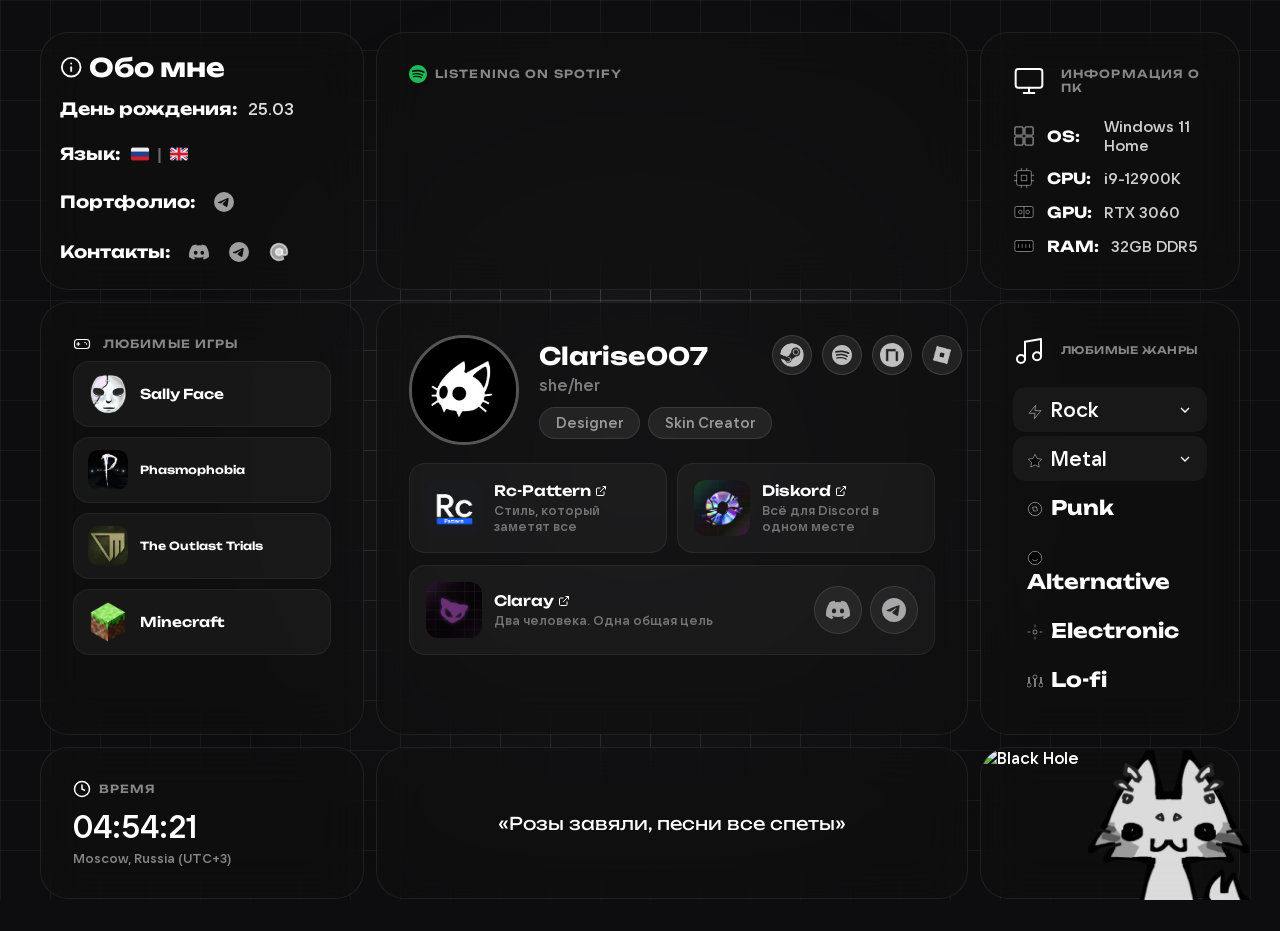
==== index.html @ dacc14f4 "v 1.0" ====
<!DOCTYPE html>
<html lang="ru">
<head>
<meta charset="UTF-8" />
<link rel="icon" type="image/png" href="./Clarise007.png" />
<meta name="viewport" content="width=device-width, initial-scale=1.0" />
<title>Clarise007</title>
<meta name="description" content="Personal portfolio of Clarise007 - Designer & Skin Creator." />

<style>
  @font-face {
    font-family: 'Unbounded';
    src: url('./Unbounded-VariableFont_wght.ttf') format('truetype');
    font-weight: 200 900;
    font-display: swap;
  }
  @font-face {
    font-family: 'VkSans';
    src: url('./VKSansDisplayDemiBoldFaux.v100.ttf') format('truetype');
    font-weight: 400;
    font-display: swap;
  }
</style>

<link rel="stylesheet" href="./assets/index-xhlOusTB.css?v=local">

<style>
/* === FONTS === */
body, p, span, div, a, li, td, input, textarea, select, button, h1, h2, h3, h4, h5, h6 {
  font-family: 'VkSans', sans-serif !important;
}
.label, .game-title, .about-heading {
  font-family: 'Unbounded', sans-serif !important;
}
.local-time-label {
  font-family: 'Unbounded', sans-serif !important;
  font-size: 1.5rem !important;
  font-weight: 700 !important;
  color: #fff !important;
  letter-spacing: 0.02em !important;
}

/* === ENTRANCE ANIMATION === */
@keyframes fadeInUp {
  from {
    opacity: 0;
    transform: translateY(24px) scale(0.97);
  }
  to {
    opacity: 1;
    transform: translateY(0) scale(1);
  }
}
.bento-item {
  animation: fadeInUp 0.7s cubic-bezier(0.23, 1, 0.32, 1) both;
}
.bento-item:nth-child(1) { animation-delay: 0s; }
.bento-item:nth-child(2) { animation-delay: 0.08s; }
.bento-item:nth-child(3) { animation-delay: 0.16s; }
.bento-item:nth-child(4) { animation-delay: 0.24s; }
.bento-item:nth-child(5) { animation-delay: 0.32s; }
.bento-item:nth-child(6) { animation-delay: 0.4s; }
.bento-item:nth-child(7) { animation-delay: 0.48s; }
.bento-item:nth-child(8) { animation-delay: 0.56s; }

/* === BACKGROUND === */
body {
  background-color: #0d0d0f !important;
  margin: 0;
  padding: 2rem;
  display: flex;
  justify-content: center;
  min-height: 100vh;
  overflow-x: hidden;
}
.mesh-gradient { display: none !important; }
.noise { display: none !important; }
.grid-background {
  background-image:
    linear-gradient(rgba(50,50,55,0.3) 1px, transparent 1px),
    linear-gradient(90deg, rgba(50,50,55,0.3) 1px, transparent 1px) !important;
  background-size: 50px 50px !important;
}
.grid-background::after {
  background-image:
    linear-gradient(rgba(120,120,130,0.5) 1.5px, transparent 1.5px),
    linear-gradient(90deg, rgba(120,120,130,0.5) 1.5px, transparent 1.5px) !important;
  mask-image: radial-gradient(circle 400px at var(--mouse-x,50%) var(--mouse-y,50%), black, transparent) !important;
  -webkit-mask-image: radial-gradient(circle 400px at var(--mouse-x,50%) var(--mouse-y,50%), black, transparent) !important;
}
.grid-background::before {
  background: radial-gradient(circle 500px at var(--mouse-x,50%) var(--mouse-y,50%), rgba(100,100,110,0.15), transparent) !important;
}

/* === LAYOUT === */
.bento-container {
  display: grid;
  grid-template-columns: 1fr 1fr 320px 1fr;
  grid-template-rows: auto auto auto;
  gap: 12px;
  max-width: 1200px;
  width: 100%;
}
.bento-item {
  background: var(--card-bg, rgba(15, 15, 15, 0.6));
  backdrop-filter: blur(var(--glass-blur, 24px));
  -webkit-backdrop-filter: blur(var(--glass-blur, 24px));
  border: 1px solid var(--border-color, rgba(255, 255, 255, 0.08));
  border-radius: var(--card-radius, 28px);
  padding: 2rem;
  position: relative;
  overflow: hidden;
  transition: all 0.6s cubic-bezier(0.23, 1, 0.32, 1);
}
.bento-item:hover {
  border-color: rgba(255, 255, 255, 0.15);
  background: rgba(20, 20, 20, 0.7);
}
.card-header {
  display: flex;
  align-items: center;
  gap: 0.5rem;
  margin-bottom: 0.5rem;
}
.label {
  font-family: 'Unbounded', sans-serif !important;
  font-size: 0.7rem;
  letter-spacing: 0.1em;
  text-transform: uppercase;
  color: rgba(255,255,255,0.5);
  display: flex;
  align-items: center;
  gap: 6px;
}

/* === PC INFO === */
.pc-info { display: flex; flex-direction: column; gap: 12px; }
.pc-row {
  display: flex;
  align-items: center;
  gap: 12px;
  font-size: 0.95rem;
  color: rgba(255,255,255,0.8);
}
.pc-row strong {
  font-family: 'Unbounded', sans-serif !important;
  font-weight: 700;
  color: #fff;
  min-width: 45px;
}
.pc-title-icon, .genres-title-icon {
  width: 32px; height: 32px; stroke: #fff; stroke-width: 1.5;
  fill: none; margin-right: 10px; vertical-align: middle; flex-shrink: 0;
}
.pc-icon {
  width: 22px; height: 22px; min-width: 22px; min-height: 22px;
  stroke: rgba(255,255,255,0.5); flex-shrink: 0;
}
.pc-icon svg { width: 100%; height: 100%; stroke: inherit; }

/* === MUSIC GENRES === */
.music-genres-list { display: flex; flex-direction: column; gap: 4px; }
.music-genre-item { border-radius: 12px; overflow: hidden; }
.music-genre-header {
  display: flex; align-items: center; justify-content: space-between;
  padding: 10px 14px; cursor: pointer;
  background: rgba(255,255,255,0.04);
  transition: background 0.5s, border-radius 0.5s;
  font-family: 'Unbounded', sans-serif !important;
  font-weight: 700; font-size: 1.25rem; color: #fff;
  border-radius: 12px;
}
.music-genre-item.active .music-genre-header { border-radius: 12px 12px 0 0; }
.music-genre-header:hover { background: rgba(255,255,255,0.08); }
.music-genre-header svg { width: 16px; height: 16px; transition: transform 0.5s; }
.music-genre-item.active .music-genre-header svg { transform: rotate(180deg); }
.music-genre-sub {
  max-height: 0; overflow: hidden;
  transition: max-height 0.6s cubic-bezier(0.4, 0, 0.2, 1), padding 0.5s ease;
  background: rgba(255,255,255,0.02); padding: 0;
}
.music-genre-item.active .music-genre-sub { max-height: 200px; padding: 4px 0; }
.music-genre-sub-item { padding: 7px 14px 7px 28px; font-size: 1rem; color: rgba(255,255,255,0.6); }
.music-genre-sub-item:hover { color: #fff; }
.music-genre-single {
  padding: 10px 14px;
  font-family: 'Unbounded', sans-serif !important;
  font-weight: 700; font-size: 1.25rem; color: #fff;
}
.music-genre-icon {
  width: 16px; height: 16px; stroke: rgba(255,255,255,0.45);
  stroke-width: 1.5; margin-right: 8px; flex-shrink: 0; vertical-align: middle;
}
.label.genres-title {
  margin-bottom: 20px !important; padding-bottom: 0 !important;
  font-size: 0.65rem !important; letter-spacing: 0.04em !important;
  text-transform: uppercase; line-height: 1.2; display: flex;
  align-items: center; gap: 6px;
}

/* === PROFILE === */
.profile-merged { display: flex; flex-direction: column; width: 100%; }
.profile-top { display: flex; justify-content: space-between; align-items: flex-start; }
.profile-content { display: flex; align-items: center; gap: 20px; }
.profile-avatar {
  width: 110px; height: 110px; border-radius: 50%; object-fit: cover;
  border: 3px solid #555 !important; flex-shrink: 0;
  opacity: 0; transition: opacity 0.6s ease;
}
.profile-avatar.loaded { opacity: 1; }
.profile-info { display: flex; flex-direction: column; gap: 4px; }
.profile-name {
  font-family: 'Unbounded', sans-serif !important;
  font-size: 1.5rem; font-weight: 700; color: #fff;
}
.profile-role { font-size: 1rem; color: rgba(255,255,255,0.45); }
.profile-tags { display: flex; align-items: center; gap: 8px; margin-top: 8px; flex-wrap: nowrap; }
.profile-tag {
  background: rgba(255,255,255,0.07); padding: 6px 16px; border-radius: 100px;
  font-size: 0.9rem; color: rgba(255,255,255,0.55);
  border: 1px solid rgba(255,255,255,0.1);
  white-space: nowrap;
}
.profile-socials { display: flex; gap: 10px; flex-shrink: 0; }
.social-icon {
  width: 40px; height: 40px; border-radius: 50%;
  background: rgba(255,255,255,0.08); border: 1px solid rgba(255,255,255,0.12);
  display: flex; align-items: center; justify-content: center;
  text-decoration: none; transition: all 0.5s ease; overflow: hidden;
}
.social-icon:hover { background: rgba(255,255,255,0.15); transform: scale(1.1); transition: all 0.5s ease; }
.social-icon svg { width: 20px; height: 20px; fill: rgba(255,255,255,0.7); }
.social-icon img {
  width: 24px; height: 24px; object-fit: cover; border-radius: 50%;
  opacity: 0; transition: opacity 0.6s ease;
}
.social-icon img.loaded { opacity: 1; }

/* Project cards */
.profile-projects { display: flex; flex-direction: column; gap: 12px; margin-top: 18px; flex: 1; }
.project-row { display: flex; gap: 10px; }
.project-card {
  flex: 1; display: flex; align-items: center; gap: 12px; padding: 16px;
  border-radius: 16px; background: rgba(255,255,255,0.04);
  border: 1px solid rgba(255,255,255,0.06); text-decoration: none;
  color: inherit; transition: all 0.3s cubic-bezier(0.23,1,0.32,1);
  overflow: hidden; min-width: 0;
}
.project-card:hover {
  background: rgba(255,255,255,0.08); border-color: rgba(255,255,255,0.15);
  transform: translateY(-2px); box-shadow: 0 4px 20px rgba(0,0,0,0.3);
}
.project-img {
  width: 56px; height: 56px; border-radius: 12px; object-fit: cover;
  flex-shrink: 0; opacity: 0; transition: opacity 0.4s ease;
}
.project-img.loaded { opacity: 1; }
.project-info { display: flex; flex-direction: column; gap: 2px; min-width: 0; }
.project-name {
  font-family: 'Unbounded', sans-serif !important; font-size: 0.9rem;
  font-weight: 600; color: #fff; display: flex; align-items: center;
  gap: 4px; white-space: nowrap;
}
.project-name svg { width: 12px; height: 12px; flex-shrink: 0; }
.project-desc { font-size: 0.8rem; color: rgba(255,255,255,0.4); }

/* Claray card */
.claray-card {
  flex: 1; display: flex; align-items: center; gap: 12px; padding: 16px;
  border-radius: 16px; background: rgba(255,255,255,0.04);
  border: 1px solid rgba(255,255,255,0.06); text-decoration: none;
  color: inherit; transition: all 0.3s cubic-bezier(0.23,1,0.32,1); cursor: pointer;
}
.claray-card:hover {
  background: rgba(255,255,255,0.08); border-color: rgba(255,255,255,0.15);
  transform: translateY(-2px); box-shadow: 0 4px 20px rgba(0,0,0,0.3);
}
.claray-socials { display: flex; gap: 8px; margin-left: auto; flex-shrink: 0; }
.claray-social-btn {
  width: 48px; height: 48px; border-radius: 50%;
  background: rgba(255,255,255,0.06); border: 1px solid rgba(255,255,255,0.1);
  display: flex; align-items: center; justify-content: center;
  text-decoration: none; color: rgba(255,255,255,0.6); transition: all 0.5s ease;
}
.claray-social-btn:hover { background: rgba(255,255,255,0.15); transform: scale(1.1); color: #fff; }
.claray-social-btn svg { width: 24px; height: 24px; fill: currentColor; }

/* === GAMES === */
.games-list { display: flex; flex-direction: column; gap: 10px; }
.game-item {
  display: flex; align-items: center; gap: 12px; padding: 12px 14px;
  border-radius: 16px; background: rgba(255,255,255,0.04);
  border: 1px solid rgba(255,255,255,0.06);
  transition: all 0.3s cubic-bezier(0.23,1,0.32,1);
  cursor: pointer; text-decoration: none; color: inherit;
}
.game-item:hover {
  background: rgba(255,255,255,0.1); border-color: rgba(255,255,255,0.2);
  box-shadow: 0 0 20px rgba(255,255,255,0.08); transform: translateX(4px);
}
.game-icon {
  width: 40px; height: 40px; border-radius: 10px; object-fit: cover;
  flex-shrink: 0; opacity: 0; transition: opacity 0.4s ease;
}
.game-icon.loaded { opacity: 1; }
.game-title {
  font-family: 'Unbounded', sans-serif !important; font-size: 0.85rem;
  font-weight: 600; color: #fff; line-height: 1.3;
}
.game-link-icon {
  opacity: 0; transition: opacity 0.5s ease; width: 18px; height: 18px;
  min-width: 18px; color: rgba(255,255,255,0.5); stroke: rgba(255,255,255,0.5); fill: none;
}
.game-item:hover .game-link-icon { opacity: 1; }
.external-link-svg { width: 18px; height: 18px; }
.gamepad-svg {
  width: 18px; height: 18px; stroke: #fff; fill: none; stroke-width: 1.5;
  stroke-linecap: round; stroke-linejoin: round; vertical-align: middle; margin-right: 4px;
}

/* === ABOUT === */
.about-heading {
  font-family: 'Unbounded', sans-serif !important; font-size: 1.6rem;
  font-weight: 700; color: #fff; display: flex; align-items: center; gap: 0.4rem;
}
.info-icon { width: 1.4rem; height: 1.4rem; flex-shrink: 0; }
.about-info { display: flex; flex-direction: column; justify-content: flex-start; gap: 14px; height: 100%; }
.about-row {
  display: flex; align-items: center; gap: 0.6rem; font-size: 1.05rem;
  color: rgba(255,255,255,0.85); padding: 4px 0;
  margin-bottom: 0;
  line-height: 1.4;
}
.about-row strong {
  font-family: 'Unbounded', sans-serif !important; font-weight: 700;
  color: #fff; white-space: nowrap; flex-shrink: 0;
}
.about-flags { display: inline-flex; align-items: center; gap: 0.4rem; font-family: 'Unbounded', sans-serif !important; font-weight: 600; }
.lang-img { height: 1.1em; width: auto; vertical-align: middle; border-radius: 2px; }
.lang-sep { color: rgba(255,255,255,0.4); font-size: 1rem; margin: 0 0.1rem; }
.portfolio-link {
  display: inline-flex; align-items: center; gap: 6px; text-decoration: none;
  color: rgba(255,255,255,0.6); transition: all 0.5s ease; padding: 4px 8px; border-radius: 8px;
}
.portfolio-link:hover {
  color: #fff; background: rgba(255,255,255,0.1);
  transform: scale(1.15); box-shadow: 0 0 18px rgba(255,255,255,0.1);
}
.portfolio-link svg { width: 20px; height: 20px; fill: currentColor; }
.contact-links { display: flex; gap: 4px; align-items: center; }

/* Email tooltip */
.email-btn-wrapper { position: relative; display: inline-flex; }
.email-tooltip {
  position: absolute; background: #1a1a1e; border: 1px solid rgba(255,255,255,0.15);
  border-radius: 12px; padding: 10px 20px; white-space: nowrap;
  font-family: 'VkSans', sans-serif; font-size: 0.95rem; font-weight: 600;
  color: #fff; letter-spacing: 0.02em; opacity: 0; pointer-events: none;
  transition: opacity 0.5s ease; z-index: 99999;
  bottom: 100%; left: 50%; transform: translateX(-50%);
  margin-bottom: 8px;
}
.email-tooltip::after {
  content: ''; position: absolute; top: 100%; left: 50%; transform: translateX(-50%);
  border: 6px solid transparent; border-top-color: #1a1a1e;
}

.email-copied-text {
  color: rgba(100,255,100,0.8); font-size: 0.7rem; margin-left: 4px;
  opacity: 0; transition: opacity 0.5s ease;
}
.email-btn-wrapper:hover .email-tooltip { opacity: 1; }
.email-btn-wrapper.copied .email-copied-text { opacity: 1; }

/* === QUOTE === */
.quote-text {
  font-family: 'Unbounded', sans-serif !important; font-size: 1.1rem;
  font-weight: 400; line-height: 1.6; text-align: center;
  display: flex; align-items: center; justify-content: center; height: 100%;
}

/* === SPOTIFY === */
.spotify-embed { margin: 0; padding: 0; }
.spotify-embed iframe { border-radius: 12px; margin: 0 !important; display: block; height: 152px !important; }



/* === LOCAL TIME === */
.time-display {
  font-family: 'JetBrains Mono', monospace;
  font-size: 2rem; font-weight: 500; color: #fff;
}
.time-zone { font-size: 0.8rem; color: rgba(255,255,255,0.5); margin-top: 4px; }

/* === CAT MASCOT === */
.cat-mascot {
  position: fixed; bottom: 0; right: 20px; width: 180px; height: auto;
  z-index: 100; pointer-events: none; opacity: 0.85;
  transition: transform 0.5s ease;
}
.cat-mascot:hover { transform: scale(1.05); pointer-events: auto; }

/* === RESPONSIVE === */
@media (max-width: 768px) {
  .bento-container {
    grid-template-columns: 1fr 1fr !important;
    padding: 0 10px !important;
  }
  .bento-container .bento-item { grid-column: auto !important; grid-row: auto !important; }
  .profile-top { flex-direction: column; gap: 16px; }
  .profile-socials { align-self: flex-start; }
  .project-row { flex-direction: column; }
  .claray-card { flex-wrap: wrap; }
  .cat-mascot { width: 140px; right: 10px; }
}
@media (max-width: 480px) {
  .bento-container {
    grid-template-columns: 1fr !important;
    gap: 10px !important;
    padding: 0 8px !important;
  }
  .bento-container .bento-item { grid-column: auto !important; grid-row: auto !important; }
  .profile-avatar { width: 80px; height: 80px; }
  .profile-name { font-size: 1.1rem; }
  .cat-mascot { width: 100px; right: 5px; }
}
</style>

<script>
/* === SVG ICONS === */
const GAMEPAD_SVG = '<svg class="gamepad-svg" viewBox="0 0 24 24"><rect x="2" y="6" width="20" height="12" rx="4"/><line x1="7" y1="10" x2="7" y2="14"/><line x1="5" y1="12" x2="9" y2="12"/><circle cx="16" cy="10" r="1" fill="currentColor" stroke="none"/><circle cx="18" cy="12" r="1" fill="currentColor" stroke="none"/></svg>';
const EXTERNAL_LINK_SVG = '<svg class="external-link-svg" viewBox="0 0 24 24" fill="none" stroke="currentColor" stroke-width="2" stroke-linecap="round" stroke-linejoin="round"><path d="M18 13v6a2 2 0 01-2 2H5a2 2 0 01-2-2V8a2 2 0 012-2h6"/><polyline points="15 3 21 3 21 9"/><line x1="10" y1="14" x2="21" y2="3"/></svg>';
const TELEGRAM_SVG = '<svg viewBox="0 0 24 24"><path d="M11.944 0A12 12 0 000 12a12 12 0 0012 12 12 12 0 0012-12A12 12 0 0012 0h-.056zm4.962 7.224c.1-.002.321.023.465.14a.506.506 0 01.171.325c.016.093.036.306.02.472-.18 1.898-.962 6.502-1.36 8.627-.168.9-.499 1.201-.82 1.23-.696.065-1.225-.46-1.9-.902-1.056-.693-1.653-1.124-2.678-1.8-1.185-.78-.417-1.21.258-1.91.177-.184 3.247-2.977 3.307-3.23.007-.032.014-.15-.056-.212s-.174-.041-.249-.024c-.106.024-1.793 1.14-5.061 3.345-.479.33-.913.49-1.302.48-.428-.008-1.252-.241-1.865-.44-.752-.245-1.349-.374-1.297-.789.027-.216.325-.437.893-.663 3.498-1.524 5.83-2.529 6.998-3.014 3.332-1.386 4.025-1.627 4.476-1.635z"/></svg>';
const DISCORD_SVG = '<svg viewBox="0 0 24 24"><path d="M20.317 4.37a19.791 19.791 0 00-4.885-1.515.074.074 0 00-.079.037c-.21.375-.444.864-.608 1.25a18.27 18.27 0 00-5.487 0 12.64 12.64 0 00-.617-1.25.077.077 0 00-.079-.037A19.736 19.736 0 003.677 4.37a.07.07 0 00-.032.027C.533 9.046-.32 13.58.099 18.057a.082.082 0 00.031.057 19.9 19.9 0 005.993 3.03.078.078 0 00.084-.028c.462-.63.874-1.295 1.226-1.994a.076.076 0 00-.041-.106 13.107 13.107 0 01-1.872-.892.077.077 0 01-.008-.128 10.2 10.2 0 00.372-.292.074.074 0 01.077-.01c3.928 1.793 8.18 1.793 12.062 0a.074.074 0 01.078.01c.12.098.246.198.373.292a.077.077 0 01-.006.127 12.299 12.299 0 01-1.873.892.077.077 0 00-.041.107c.36.698.772 1.362 1.225 1.993a.076.076 0 00.084.028 19.839 19.839 0 006.002-3.03.077.077 0 00.032-.054c.5-5.177-.838-9.674-3.549-13.66a.061.061 0 00-.031-.03zM8.02 15.33c-1.183 0-2.157-1.085-2.157-2.419 0-1.333.956-2.419 2.157-2.419 1.21 0 2.176 1.096 2.157 2.42 0 1.333-.956 2.418-2.157 2.418zm7.975 0c-1.183 0-2.157-1.085-2.157-2.419 0-1.333.955-2.419 2.157-2.419 1.21 0 2.176 1.096 2.157 2.42 0 1.333-.946 2.418-2.157 2.418z"/></svg>';
const SPOTIFY_SVG = '<svg viewBox="0 0 24 24"><path d="M12 0C5.4 0 0 5.4 0 12s5.4 12 12 12 12-5.4 12-12S18.66 0 12 0zm5.521 17.34c-.24.359-.66.48-1.021.24-2.82-1.74-6.36-2.101-10.561-1.141-.418.122-.779-.179-.899-.539-.12-.421.18-.78.54-.9 4.56-1.021 8.52-.6 11.64 1.32.42.18.479.659.301 1.02zm1.44-3.3c-.301.42-.841.6-1.262.3-3.239-1.98-8.159-2.58-11.939-1.38-.479.12-1.02-.12-1.14-.6-.12-.48.12-1.021.6-1.141C9.6 9.9 15 10.561 18.72 12.84c.361.181.54.78.241 1.2zm.12-3.36C15.24 8.4 8.82 8.16 5.16 9.301c-.6.179-1.2-.181-1.38-.721-.18-.601.18-1.2.72-1.381 4.26-1.26 11.28-1.02 15.721 1.621.539.3.719 1.02.419 1.56-.299.421-1.02.599-1.559.3z"/></svg>';
const EMAIL_SVG = '<svg viewBox="0 0 24 24" fill="none" stroke="currentColor" stroke-width="2" stroke-linecap="round" stroke-linejoin="round"><circle cx="12" cy="12" r="4"/><path d="M16 8v5a3 3 0 006 0v-1a10 10 0 10-3.92 7.94"/></svg>';

const GAMES = [
  { name: 'Sally Face', img: './Sally%20Face.png', url: 'https://store.steampowered.com/app/541570/Sally_Face__Episode_One/' },
  { name: 'Phasmophobia', img: './Phasmophobia.png', url: 'https://store.steampowered.com/app/739630/Phasmophobia/', small: true },
  { name: 'The Outlast Trials', img: './The%20Outlast%20Trials.png', url: 'https://store.steampowered.com/app/1304930/The_Outlast_Trials/', small: true },
  { name: 'Minecraft', img: './Minecraft.png', url: 'https://www.minecraft.net/ru-ru/store/minecraft-deluxe-collection-pc' },
];



/* === LOCAL TIME === */
function initLocalTime() {
  var timeEl = document.getElementById('local-time');
  if (!timeEl) return;
  
  function updateTime() {
    var now = new Date();
    var h = String(now.getHours()).padStart(2, '0');
    var m = String(now.getMinutes()).padStart(2, '0');
    var s = String(now.getSeconds()).padStart(2, '0');
    timeEl.textContent = h + ':' + m + ':' + s;
  }
  
  updateTime();
  setInterval(updateTime, 1000);
}

/* === INIT === */
document.addEventListener('DOMContentLoaded', function() {
  initLocalTime();
  
  /* Mark loaded images */
  document.addEventListener('load', function(e) {
    if (e.target.tagName === 'IMG') e.target.classList.add('loaded');
  }, true);
  
  function markLoaded() {
    document.querySelectorAll('img').forEach(function(img) {
      if (img.complete && img.naturalWidth > 0) img.classList.add('loaded');
    });
  }
  setTimeout(markLoaded, 1500);
  
  /* Mouse tracking for grid background */
  document.addEventListener('mousemove', function(e) {
    document.documentElement.style.setProperty('--mouse-x', e.clientX + 'px');
    document.documentElement.style.setProperty('--mouse-y', e.clientY + 'px');
  });
});

/* === EMAIL COPY === */
document.addEventListener('click', function(e) {
  var btn = document.getElementById('email-copy-btn');
  if (!btn) return;
  if (e.target === btn || btn.contains(e.target)) {
    e.preventDefault();
    var wrapper = document.getElementById('email-btn');
    var email = 'clarise007biz@gmail.com';
    navigator.clipboard.writeText(email).then(function() {
      wrapper.classList.add('copied');
      setTimeout(function() { wrapper.classList.remove('copied'); }, 1500);
    }).catch(function() {});
  }
});
</script>
</head>
<body>
<div class="mesh-gradient"></div>
<div class="noise"></div>
<div class="grid-background"></div>

<div class="bento-container">
  <!-- 0: About Me -->
  <div class="bento-item" style="grid-column: 1; grid-row: 1; padding: 1.2rem; overflow: visible;">
    <div class="about-heading" style="margin-bottom: 0.6rem;">
      <svg class="info-icon" viewBox="0 0 24 24" fill="none" stroke="#fff" stroke-width="2" stroke-linecap="round" stroke-linejoin="round"><circle cx="12" cy="12" r="10"/><line x1="12" y1="16" x2="12" y2="12"/><line x1="12" y1="8" x2="12.01" y2="8"/></svg>
      Обо мне
    </div>
    <div class="about-info">
      <div class="about-row"><strong>День рождения:</strong> 25.03</div>
      <div class="about-row"><strong>Язык:</strong> <span class="about-flags"><img src="./ru.png" alt="RU" class="lang-img" /> <span class="lang-sep">|</span> <img src="./en.png" alt="EN" class="lang-img" /></span></div>
      <div class="about-row"><strong>Портфолио:</strong> <a class="portfolio-link" href="https://t.me/Clarise007" target="_blank" title="Telegram"><svg viewBox="0 0 24 24" width="18" height="18"><path d="M11.944 0A12 12 0 000 12a12 12 0 0012 12 12 12 0 0012-12A12 12 0 0012 0h-.056zm4.962 7.224c.1-.002.321.023.465.14a.506.506 0 01.171.325c.016.093.036.306.02.472-.18 1.898-.962 6.502-1.36 8.627-.168.9-.499 1.201-.82 1.23-.696.065-1.225-.46-1.9-.902-1.056-.693-1.653-1.124-2.678-1.8-1.185-.78-.417-1.21.258-1.91.177-.184 3.247-2.977 3.307-3.23.007-.032.014-.15-.056-.212s-.174-.041-.249-.024c-.106.024-1.793 1.14-5.061 3.345-.479.33-.913.49-1.302.48-.428-.008-1.252-.241-1.865-.44-.752-.245-1.349-.374-1.297-.789.027-.216.325-.437.893-.663 3.498-1.524 5.83-2.529 6.998-3.014 3.332-1.386 4.025-1.627 4.476-1.635z" fill="currentColor"/></svg></a></div>
      <div class="about-row"><strong>Контакты:</strong> <div class="contact-links">
        <a class="portfolio-link" href="https://discord.gg/zKp7FHk2G8" target="_blank" title="Discord"><svg viewBox="0 0 24 24" width="18" height="18"><path d="M20.317 4.37a19.791 19.791 0 00-4.885-1.515.074.074 0 00-.079.037c-.21.375-.444.864-.608 1.25a18.27 18.27 0 00-5.487 0 12.64 12.64 0 00-.617-1.25.077.077 0 00-.079-.037A19.736 19.736 0 003.677 4.37a.07.07 0 00-.032.027C.533 9.046-.32 13.58.099 18.057a.082.082 0 00.031.057 19.9 19.9 0 005.993 3.03.078.078 0 00.084-.028c.462-.63.874-1.295 1.226-1.994a.076.076 0 00-.041-.106 13.107 13.107 0 01-1.872-.892.077.077 0 01-.008-.128 10.2 10.2 0 00.372-.292.074.074 0 01.077-.01c3.928 1.793 8.18 1.793 12.062 0a.074.074 0 01.078.01c.12.098.246.198.373.292a.077.077 0 01-.006.127 12.299 12.299 0 01-1.873.892.077.077 0 00-.041.107c.36.698.772 1.362 1.225 1.993a.076.076 0 00.084.028 19.839 19.839 0 006.002-3.03.077.077 0 00.032-.054c.5-5.177-.838-9.674-3.549-13.66a.061.061 0 00-.031-.03zM8.02 15.33c-1.183 0-2.157-1.085-2.157-2.419 0-1.333.956-2.419 2.157-2.419 1.21 0 2.176 1.096 2.157 2.42 0 1.333-.956 2.418-2.157 2.418zm7.975 0c-1.183 0-2.157-1.085-2.157-2.419 0-1.333.955-2.419 2.157-2.419 1.21 0 2.176 1.096 2.157 2.42 0 1.333-.946 2.418-2.157 2.418z" fill="currentColor"/></svg></a>
        <a class="portfolio-link" href="https://t.me/Clarise007?direct" target="_blank" title="Telegram"><svg viewBox="0 0 24 24" width="18" height="18"><path d="M11.944 0A12 12 0 000 12a12 12 0 0012 12 12 12 0 0012-12A12 12 0 0012 0h-.056zm4.962 7.224c.1-.002.321.023.465.14a.506.506 0 01.171.325c.016.093.036.306.02.472-.18 1.898-.962 6.502-1.36 8.627-.168.9-.499 1.201-.82 1.23-.696.065-1.225-.46-1.9-.902-1.056-.693-1.653-1.124-2.678-1.8-1.185-.78-.417-1.21.258-1.91.177-.184 3.247-2.977 3.307-3.23.007-.032.014-.15-.056-.212s-.174-.041-.249-.024c-.106.024-1.793 1.14-5.061 3.345-.479.33-.913.49-1.302.48-.428-.008-1.252-.241-1.865-.44-.752-.245-1.349-.374-1.297-.789.027-.216.325-.437.893-.663 3.498-1.524 5.83-2.529 6.998-3.014 3.332-1.386 4.025-1.627 4.476-1.635z" fill="currentColor"/></svg></a>
        <span class="email-btn-wrapper" id="email-btn">
          <span class="email-tooltip">clarise007biz@gmail.com</span>
          <a class="portfolio-link" href="javascript:void(0)" title="Email" id="email-copy-btn"><svg viewBox="0 0 24 24" width="18" height="18" fill="none" stroke="currentColor" stroke-width="2"><circle cx="12" cy="12" r="4"/><path d="M16 8v5a3 3 0 006 0v-1a10 10 0 10-3.92 7.94"/></svg></a>
          <span class="email-copied-text">Copied</span>
        </span>
      </div></div>
    </div>
  </div>

  <!-- 1: Spotify -->
  <div class="bento-item" style="grid-column: 2 / 4; grid-row: 1;">
    <div class="card-header">
      <svg viewBox="0 0 24 24" width="18" height="18" fill="#1DB954"><path d="M12 0C5.4 0 0 5.4 0 12s5.4 12 12 12 12-5.4 12-12S18.66 0 12 0zm5.521 17.34c-.24.359-.66.48-1.021.24-2.82-1.74-6.36-2.101-10.561-1.141-.418.122-.779-.179-.899-.539-.12-.421.18-.78.54-.9 4.56-1.021 8.52-.6 11.64 1.32.42.18.479.659.301 1.02zm1.44-3.3c-.301.42-.841.6-1.262.3-3.239-1.98-8.159-2.58-11.939-1.38-.479.12-1.02-.12-1.14-.6-.12-.48.12-1.021.6-1.141C9.6 9.9 15 10.561 18.72 12.84c.361.181.54.78.241 1.2zm.12-3.36C15.24 8.4 8.82 8.16 5.16 9.301c-.6.179-1.2-.181-1.38-.721-.18-.601.18-1.2.72-1.381 4.26-1.26 11.28-1.02 15.721 1.621.539.3.719 1.02.419 1.56-.299.421-1.02.599-1.559.3z"/></svg>
      <span class="label">Listening on Spotify</span>
    </div>
    <div class="spotify-embed">
      <iframe src="https://open.spotify.com/embed/track/7ygd7EsaT345QjzPl3Teq5?utm_source=generator&theme=0" width="100%" height="152" frameBorder="0" allowfullscreen="" allow="autoplay; clipboard-write; encrypted-media; fullscreen; picture-in-picture" loading="lazy"></iframe>
    </div>
  </div>

  <!-- 2: PC Info -->
  <div class="bento-item" style="grid-column: 4; grid-row: 1;">
    <div class="label" style="margin-bottom: 20px; display: flex; align-items: center;">
      <svg class="pc-title-icon" viewBox="0 0 24 24" fill="none" stroke="#fff" stroke-width="1.5" stroke-linecap="round" stroke-linejoin="round"><rect x="2" y="3" width="20" height="14" rx="2" ry="2"/><line x1="8" y1="21" x2="16" y2="21"/><line x1="12" y1="17" x2="12" y2="21"/></svg>
      ИНФОРМАЦИЯ О ПК
    </div>
    <div class="pc-info">
      <div class="pc-row"><div class="pc-icon"><svg viewBox="0 0 24 24" fill="none" stroke="rgba(255,255,255,0.5)" stroke-width="1.5"><rect x="2" y="2" width="9" height="9" rx="1.5"/><rect x="13" y="2" width="9" height="9" rx="1.5"/><rect x="2" y="13" width="9" height="9" rx="1.5"/><rect x="13" y="13" width="9" height="9" rx="1.5"/></svg></div><strong>OS:</strong> Windows 11 Home</div>
      <div class="pc-row"><div class="pc-icon"><svg viewBox="0 0 24 24"><rect x="4" y="4" width="16" height="16" rx="2"/><rect x="9" y="9" width="6" height="6"/><line x1="9" y1="1" x2="9" y2="4"/><line x1="15" y1="1" x2="15" y2="4"/><line x1="9" y1="20" x2="9" y2="23"/><line x1="15" y1="20" x2="15" y2="23"/><line x1="1" y1="9" x2="4" y2="9"/><line x1="1" y1="15" x2="4" y2="15"/><line x1="20" y1="9" x2="23" y2="9"/><line x1="20" y1="15" x2="23" y2="15"/></svg></div><strong>CPU:</strong> i9-12900K</div>
      <div class="pc-row"><div class="pc-icon"><svg viewBox="0 0 24 24"><rect x="2" y="6" width="20" height="12" rx="2"/><circle cx="8" cy="12" r="2"/><circle cx="16" cy="12" r="2"/><line x1="12" y1="6" x2="12" y2="18"/></svg></div><strong>GPU:</strong> RTX 3060</div>
      <div class="pc-row"><div class="pc-icon"><svg viewBox="0 0 24 24"><rect x="2" y="6" width="20" height="12" rx="2"/><line x1="6" y1="10" x2="6" y2="14"/><line x1="10" y1="10" x2="10" y2="14"/><line x1="14" y1="10" x2="14" y2="14"/><line x1="18" y1="10" x2="18" y2="14"/></svg></div><strong>RAM:</strong> 32GB DDR5</div>
    </div>
  </div>

  <!-- 3: Games -->
  <div class="bento-item" style="grid-column: 1; grid-row: 2; overflow: visible;">
    <div class="card-header">
      <svg class="gamepad-svg" viewBox="0 0 24 24"><rect x="2" y="6" width="20" height="12" rx="4"/><line x1="7" y1="10" x2="7" y2="14"/><line x1="5" y1="12" x2="9" y2="12"/><circle cx="16" cy="10" r="1" fill="currentColor" stroke="none"/><circle cx="18" cy="12" r="1" fill="currentColor" stroke="none"/></svg>
      <span class="label">Любимые игры</span>
    </div>
    <div class="games-list">
      <a class="game-item" href="https://store.steampowered.com/app/541570/Sally_Face__Episode_One/" target="_blank">
        <img class="game-icon" src="./Sally%20Face.png" alt="Sally Face" />
        <span class="game-title">Sally Face</span>
        <span class="game-link-icon"><svg class="external-link-svg" viewBox="0 0 24 24" fill="none" stroke="currentColor" stroke-width="2"><path d="M18 13v6a2 2 0 01-2 2H5a2 2 0 01-2-2V8a2 2 0 012-2h6"/><polyline points="15 3 21 3 21 9"/><line x1="10" y1="14" x2="21" y2="3"/></svg></span>
      </a>
      <a class="game-item" href="https://store.steampowered.com/app/739630/Phasmophobia/" target="_blank">
        <img class="game-icon" src="./Phasmophobia.png" alt="Phasmophobia" />
        <span class="game-title" style="font-size:0.7rem;">Phasmophobia</span>
        <span class="game-link-icon"><svg class="external-link-svg" viewBox="0 0 24 24" fill="none" stroke="currentColor" stroke-width="2"><path d="M18 13v6a2 2 0 01-2 2H5a2 2 0 01-2-2V8a2 2 0 012-2h6"/><polyline points="15 3 21 3 21 9"/><line x1="10" y1="14" x2="21" y2="3"/></svg></span>
      </a>
      <a class="game-item" href="https://store.steampowered.com/app/1304930/The_Outlast_Trials/" target="_blank">
        <img class="game-icon" src="./The%20Outlast%20Trials.png" alt="The Outlast Trials" />
        <span class="game-title" style="font-size:0.7rem;">The Outlast Trials</span>
        <span class="game-link-icon"><svg class="external-link-svg" viewBox="0 0 24 24" fill="none" stroke="currentColor" stroke-width="2"><path d="M18 13v6a2 2 0 01-2 2H5a2 2 0 01-2-2V8a2 2 0 012-2h6"/><polyline points="15 3 21 3 21 9"/><line x1="10" y1="14" x2="21" y2="3"/></svg></span>
      </a>
      <a class="game-item" href="https://www.minecraft.net/ru-ru/store/minecraft-deluxe-collection-pc" target="_blank">
        <img class="game-icon" src="./Minecraft.png" alt="Minecraft" />
        <span class="game-title">Minecraft</span>
        <span class="game-link-icon"><svg class="external-link-svg" viewBox="0 0 24 24" fill="none" stroke="currentColor" stroke-width="2"><path d="M18 13v6a2 2 0 01-2 2H5a2 2 0 01-2-2V8a2 2 0 012-2h6"/><polyline points="15 3 21 3 21 9"/><line x1="10" y1="14" x2="21" y2="3"/></svg></span>
      </a>
    </div>
  </div>

  <!-- 4: Profile -->
  <div class="bento-item" style="grid-column: 2 / 4; grid-row: 2 / 3; overflow: visible;">
    <div class="profile-merged">
      <div class="profile-top">
        <div class="profile-content">
          <img class="profile-avatar" src="./Clarise007.png" alt="Clarise007" />
          <div class="profile-info">
            <div class="profile-name">Clarise007</div>
            <div class="profile-role">she/her</div>

            <div class="profile-tags">
              <span class="profile-tag">Designer</span>
              <span class="profile-tag">Skin Creator</span>
            </div>
          </div>
        </div>
        <div class="profile-socials">
          <a class="social-icon" href="https://steamcommunity.com/id/Clarise007/" target="_blank" title="Steam"><img src="./Steam.png" alt="Steam" /></a>
          <a class="social-icon" href="https://open.spotify.com/user/315i22tvosh4c6eimbncbvvll2hq?si=0f517f88b4f441af" target="_blank" title="Spotify"><svg viewBox="0 0 24 24"><path d="M12 0C5.4 0 0 5.4 0 12s5.4 12 12 12 12-5.4 12-12S18.66 0 12 0zm5.521 17.34c-.24.359-.66.48-1.021.24-2.82-1.74-6.36-2.101-10.561-1.141-.418.122-.779-.179-.899-.539-.12-.421.18-.78.54-.9 4.56-1.021 8.52-.6 11.64 1.32.42.18.479.659.301 1.02zm1.44-3.3c-.301.42-.841.6-1.262.3-3.239-1.98-8.159-2.58-11.939-1.38-.479.12-1.02-.12-1.14-.6-.12-.48.12-1.021.6-1.141C9.6 9.9 15 10.561 18.72 12.84c.361.181.54.78.241 1.2zm.12-3.36C15.24 8.4 8.82 8.16 5.16 9.301c-.6.179-1.2-.181-1.38-.721-.18-.601.18-1.2.72-1.381 4.26-1.26 11.28-1.02 15.721 1.621.539.3.719 1.02.419 1.56-.299.421-1.02.599-1.559.3z"/></svg></a>
          <a class="social-icon" href="https://namemc.com/profile/Clarise007.1" target="_blank" title="Namemc"><img src="./Namemc.png" alt="Namemc" /></a>
          <a class="social-icon" href="https://www.roblox.com/users/3092633080/profile" target="_blank" title="Roblox"><img src="./Roblox.png" alt="Roblox" /></a>
        </div>
      </div>
      <div class="profile-projects">
        <div class="project-row">
          <a class="project-card" href="https://playerok.com/profile/RcPattern/products" target="_blank">
            <img class="project-img" src="./Avatar Rc-Pattern.png" alt="Rc-Pattern" />
            <div class="project-info">
              <span class="project-name">Rc-Pattern <svg viewBox="0 0 24 24" width="12" height="12" fill="none" stroke="currentColor" stroke-width="2"><path d="M18 13v6a2 2 0 01-2 2H5a2 2 0 01-2-2V8a2 2 0 012-2h6"/><polyline points="15 3 21 3 21 9"/><line x1="10" y1="14" x2="21" y2="3"/></svg></span>
              <span class="project-desc">Стиль, который заметят все</span>
            </div>
          </a>
          <a class="project-card" href="https://playerok.com/profile/Disk0rd/products" target="_blank">
            <img class="project-img" src="./Avatar Diskord.png" alt="Diskord" />
            <div class="project-info">
              <span class="project-name">Diskord <svg viewBox="0 0 24 24" width="12" height="12" fill="none" stroke="currentColor" stroke-width="2"><path d="M18 13v6a2 2 0 01-2 2H5a2 2 0 01-2-2V8a2 2 0 012-2h6"/><polyline points="15 3 21 3 21 9"/><line x1="10" y1="14" x2="21" y2="3"/></svg></span>
              <span class="project-desc">Всё для Discord в одном месте</span>
            </div>
          </a>
        </div>
        <a class="claray-card" href="https://claray2.github.io/" target="_blank">
          <img class="project-img" src="./Claray.png" alt="Claray" />
          <div class="project-info">
            <span class="project-name">Claray <svg viewBox="0 0 24 24" width="12" height="12" fill="none" stroke="currentColor" stroke-width="2"><path d="M18 13v6a2 2 0 01-2 2H5a2 2 0 01-2-2V8a2 2 0 012-2h6"/><polyline points="15 3 21 3 21 9"/><line x1="10" y1="14" x2="21" y2="3"/></svg></span>
            <span class="project-desc">Два человека. Одна общая цель</span>
          </div>
          <div class="claray-socials">
            <span class="claray-social-btn" onclick="event.preventDefault();event.stopPropagation();window.open('https://discord.gg/DrugCtPr3g','_blank')" title="Discord"><svg viewBox="0 0 24 24" width="24" height="24"><path d="M20.317 4.37a19.791 19.791 0 00-4.885-1.515.074.074 0 00-.079.037c-.21.375-.444.864-.608 1.25a18.27 18.27 0 00-5.487 0 12.64 12.64 0 00-.617-1.25.077.077 0 00-.079-.037A19.736 19.736 0 003.677 4.37a.07.07 0 00-.032.027C.533 9.046-.32 13.58.099 18.057a.082.082 0 00.031.057 19.9 19.9 0 005.993 3.03.078.078 0 00.084-.028c.462-.63.874-1.295 1.226-1.994a.076.076 0 00-.041-.106 13.107 13.107 0 01-1.872-.892.077.077 0 01-.008-.128 10.2 10.2 0 00.372-.292.074.074 0 01.077-.01c3.928 1.793 8.18 1.793 12.062 0a.074.074 0 01.078.01c.12.098.246.198.373.292a.077.077 0 01-.006.127 12.299 12.299 0 01-1.873.892.077.077 0 00-.041.107c.36.698.772 1.362 1.225 1.993a.076.076 0 00.084.028 19.839 19.839 0 006.002-3.03.077.077 0 00.032-.054c.5-5.177-.838-9.674-3.549-13.66a.061.061 0 00-.031-.03zM8.02 15.33c-1.183 0-2.157-1.085-2.157-2.419 0-1.333.956-2.419 2.157-2.419 1.21 0 2.176 1.096 2.157 2.42 0 1.333-.956 2.418-2.157 2.418zm7.975 0c-1.183 0-2.157-1.085-2.157-2.419 0-1.333.955-2.419 2.157-2.419 1.21 0 2.176 1.096 2.157 2.42 0 1.333-.946 2.418-2.157 2.418z" fill="currentColor"/></svg></span>
            <span class="claray-social-btn" onclick="event.preventDefault();event.stopPropagation();window.open('https://t.me/Claray_Disign?direct','_blank')" title="Telegram"><svg viewBox="0 0 24 24" width="24" height="24"><path d="M11.944 0A12 12 0 000 12a12 12 0 0012 12 12 12 0 0012-12A12 12 0 0012 0h-.056zm4.962 7.224c.1-.002.321.023.465.14a.506.506 0 01.171.325c.016.093.036.306.02.472-.18 1.898-.962 6.502-1.36 8.627-.168.9-.499 1.201-.82 1.23-.696.065-1.225-.46-1.9-.902-1.056-.693-1.653-1.124-2.678-1.8-1.185-.78-.417-1.21.258-1.91.177-.184 3.247-2.977 3.307-3.23.007-.032.014-.15-.056-.212s-.174-.041-.249-.024c-.106.024-1.793 1.14-5.061 3.345-.479.33-.913.49-1.302.48-.428-.008-1.252-.241-1.865-.44-.752-.245-1.349-.374-1.297-.789.027-.216.325-.437.893-.663 3.498-1.524 5.83-2.529 6.998-3.014 3.332-1.386 4.025-1.627 4.476-1.635z" fill="currentColor"/></svg></span>
          </div>
        </a>
      </div>
    </div>
  </div>

  <!-- 5: Music Genres -->
  <div class="bento-item" style="grid-column: 4; grid-row: 2;">
    <div class="label genres-title" style="margin-bottom: 20px; display: flex; align-items: center; gap: 6px;">
      <svg class="genres-title-icon" viewBox="0 0 24 24" fill="none" stroke="#fff" stroke-width="1.5" stroke-linecap="round" stroke-linejoin="round"><path d="M9 18V5l12-2v13"/><circle cx="6" cy="18" r="3"/><circle cx="18" cy="16" r="3"/></svg>
      Любимые жанры
    </div>
    <div class="music-genres-list">
      <div class="music-genre-item">
        <div class="music-genre-header" onclick="this.parentElement.classList.toggle('active')">
          <span><svg class="music-genre-icon" viewBox="0 0 24 24" fill="none" stroke="currentColor" stroke-width="1.5"><polygon points="13 2 3 14 12 14 11 22 21 10 12 10"/></svg>Rock</span>
          <svg viewBox="0 0 24 24" width="16" height="16" fill="none" stroke="currentColor" stroke-width="2"><polyline points="6 9 12 15 18 9"/></svg>
        </div>
        <div class="music-genre-sub">
          <div class="music-genre-sub-item">Electronic rock</div>
          <div class="music-genre-sub-item">Emo-rock</div>
          <div class="music-genre-sub-item">Indie rock</div>
        </div>
      </div>
      <div class="music-genre-item">
        <div class="music-genre-header" onclick="this.parentElement.classList.toggle('active')">
          <span><svg class="music-genre-icon" viewBox="0 0 24 24"><polygon points="12 2 15.09 8.26 22 9.27 17 14.14 18.18 21.02 12 17.77 5.82 21.02 7 14.14 2 9.27 8.91 8.26"/></svg>Metal</span>
          <svg viewBox="0 0 24 24" width="16" height="16" fill="none" stroke="currentColor" stroke-width="2"><polyline points="6 9 12 15 18 9"/></svg>
        </div>
        <div class="music-genre-sub">
          <div class="music-genre-sub-item">Heavy metal</div>
          <div class="music-genre-sub-item">Black metal</div>
        </div>
      </div>
      <div class="music-genre-single"><svg class="music-genre-icon" viewBox="0 0 24 24" fill="none" stroke="currentColor" stroke-width="1.5"><circle cx="12" cy="12" r="10"/><path d="M8 9l2 6"/><path d="M14 9l2 6"/><path d="M9 9h6"/><path d="M10 15h4"/></svg>Punk</div>
      <div class="music-genre-single"><svg class="music-genre-icon" viewBox="0 0 24 24"><circle cx="12" cy="12" r="10"/><path d="M8 14s1.5 2 4 2 4-2 4-2"/><line x1="9" y1="9" x2="9.01" y2="9"/><line x1="15" y1="9" x2="15.01" y2="9"/></svg>Alternative</div>
      <div class="music-genre-single"><svg class="music-genre-icon" viewBox="0 0 24 24" fill="none" stroke="currentColor" stroke-width="1.5"><circle cx="12" cy="12" r="3"/><line x1="12" y1="1" x2="12" y2="5"/><line x1="12" y1="19" x2="12" y2="23"/><line x1="1" y1="12" x2="5" y2="12"/><line x1="19" y1="12" x2="23" y2="12"/></svg>Electronic</div>
      <div class="music-genre-single"><svg class="music-genre-icon" viewBox="0 0 24 24"><path d="M3 18V6" stroke-width="3"/><path d="M21 18V6" stroke-width="3"/><path d="M12 3v18" stroke-width="3"/><circle cx="3" cy="18" r="3"/><circle cx="21" cy="18" r="3"/><path d="M12 3a3 3 0 013 3v0a3 3 0 01-6 0v0a3 3 0 013-3z"/></svg>Lo-fi</div>
    </div>
  </div>

  <!-- 6: Local Time -->
  <div class="bento-item" style="grid-column: 1; grid-row: 3;">
    <div class="card-header">
      <svg viewBox="0 0 24 24" width="18" height="18" fill="none" stroke="currentColor" stroke-width="2"><circle cx="12" cy="12" r="10"/><polyline points="12 6 12 12 16 14"/></svg>
      <span class="label">Время</span>
    </div>
    <div id="local-time" class="time-display">00:00:00</div>
    <div class="time-zone">Moscow, Russia (UTC+3)</div>
  </div>

  <!-- 7: Quote -->
  <div class="bento-item" style="grid-column: 2 / 4; grid-row: 3;">
    <p class="quote-text">«Розы завяли, песни все спеты»</p>
  </div>

  <!-- 8: Image -->
  <div class="bento-item" style="grid-column: 4; grid-row: 3; padding: 0; overflow: hidden;">
    <img src="./Black Hole.png" alt="Black Hole" style="width: 100%; height: 100%; object-fit: cover; border-radius: var(--card-radius);" />
  </div>
</div>

<img class="cat-mascot" src="./Cat.png" alt="Cat" />
</body>
</html>
---- assets/index-xhlOusTB.css ----
:root{--bg-color: #050505;--card-bg: rgba(15, 15, 15, .6);--border-color: rgba(255, 255, 255, .08);--text-primary: #ffffff;--text-secondary: rgba(255, 255, 255, .6);--accent-color: #0070ff;--spotify-green: #1DB954;--glass-blur: 24px;--card-radius: 28px;--transition: all .5s cubic-bezier(.23, 1, .32, 1)}*{margin:0;padding:0;box-sizing:border-box}body{background-color:var(--bg-color);color:var(--text-primary);font-family:Outfit,sans-serif;min-height:100vh;display:flex;align-items:center;justify-content:center;overflow-x:hidden}#root{width:100%;display:flex;justify-content:center;padding:2rem}.mesh-gradient{position:fixed;top:0;left:0;width:100%;height:100%;z-index:-2;background:radial-gradient(circle at 10% 20%,rgba(0,112,255,.15) 0%,transparent 40%),radial-gradient(circle at 90% 80%,rgba(0,210,255,.15) 0%,transparent 40%),radial-gradient(circle at 50% 50%,rgba(0,123,255,.05) 0%,transparent 50%);filter:blur(80px)}.noise{position:fixed;top:0;left:0;width:100%;height:100%;z-index:-1;opacity:.02;pointer-events:none;background-image:url("data:image/svg+xml,%3Csvg viewBox='0 0 200 200' xmlns='http://www.w3.org/2000/svg'%3E%3Cfilter id='noiseFilter'%3E%3CfeTurbulence type='fractalNoise' baseFrequency='0.65' numOctaves='3' stitchTiles='stitch'/%3E%3C/filter%3E%3Crect width='100%25' height='100%25' filter='url(%23noiseFilter)'/%3E%3C/svg%3E")}.bento-container{display:grid;grid-template-columns:repeat(4,1fr);grid-auto-rows:minmax(160px,auto);gap:1.5rem;max-width:1200px;width:100%}.bento-item{background:var(--card-bg);-webkit-backdrop-filter:blur(var(--glass-blur));backdrop-filter:blur(var(--glass-blur));border:1px solid var(--border-color);border-radius:var(--card-radius);padding:2rem;position:relative;overflow:hidden;transition:var(--transition);cursor:default}.bento-item:hover{border-color:#ffffff26;background:#141414b3}.card-header{display:flex;align-items:center;gap:.8rem;margin-bottom:1rem}.label{font-size:.75rem;text-transform:uppercase;letter-spacing:.15em;color:var(--text-secondary);font-weight:600}@keyframes visualize{0%,to{height:20%}50%{height:100%}}.bar{width:4px;background:var(--spotify-green);border-radius:2px;animation:visualize 1s ease-in-out infinite}.tag{background:#ffffff0d;padding:.4rem 1rem;border-radius:100px;font-size:.85rem;color:var(--text-secondary);border:1px solid var(--border-color);transition:var(--transition)}.tag:hover{background:#ffffff1a;border-color:#fff3}.pulse{animation:pulse-ring 2s infinite}@keyframes pulse-ring{0%{transform:scale(1);opacity:.3}50%{transform:scale(1.05);opacity:.1}to{transform:scale(1);opacity:.3}}.social-link:hover{background:var(--accent-color)!important;transform:scale(1.1);border-color:transparent!important}.grid-background{position:fixed;top:0;left:0;width:100%;height:100%;z-index:-1;background-image:linear-gradient(rgba(0,112,255,.1) 1px,transparent 1px),linear-gradient(90deg,rgba(0,112,255,.1) 1px,transparent 1px);background-size:50px 50px;pointer-events:none}.grid-background:after{content:"";position:absolute;top:0;right:0;bottom:0;left:0;background-image:linear-gradient(rgba(0,112,255,.4) 1.5px,transparent 1.5px),linear-gradient(90deg,rgba(0,112,255,.4) 1.5px,transparent 1.5px);background-size:50px 50px;mask-image:radial-gradient(circle 250px at var(--mouse-x) var(--mouse-y),black,transparent);-webkit-mask-image:radial-gradient(circle 250px at var(--mouse-x) var(--mouse-y),black,transparent)}.grid-background:before{content:"";position:absolute;top:0;right:0;bottom:0;left:0;background:radial-gradient(circle 400px at var(--mouse-x) var(--mouse-y),rgba(0,112,255,.08),transparent)}@media (max-width: 1024px){.bento-container{grid-template-columns:repeat(2,1fr)}}@media (max-width: 600px){#root{padding:1rem}.bento-container{grid-template-columns:1fr;gap:1rem}}
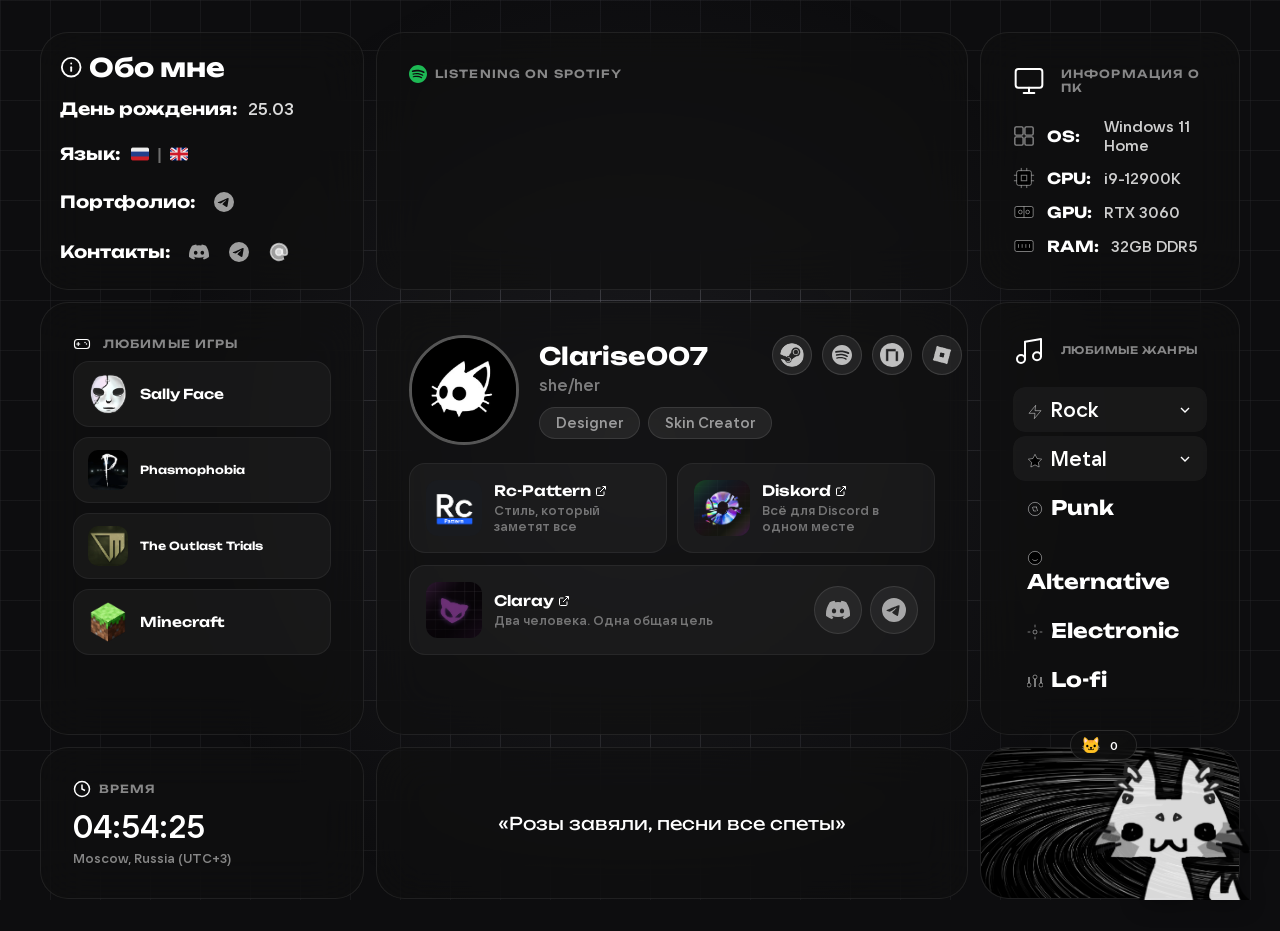
==== commit f1b5874a: "v 1.0" ====
--- a/index.html
+++ b/index.html
@@ -393,12 +393,93 @@
 .time-zone { font-size: 0.8rem; color: rgba(255,255,255,0.5); margin-top: 4px; }
 
 /* === CAT MASCOT === */
+.cat-counter-wrapper {
+  position: fixed; bottom: 0; right: 20px; z-index: 100;
+  cursor: pointer; user-select: none;
+  display: flex; align-items: flex-end; gap: 0;
+}
 .cat-mascot {
-  position: fixed; bottom: 0; right: 20px; width: 180px; height: auto;
-  z-index: 100; pointer-events: none; opacity: 0.85;
+  width: 180px; height: auto; opacity: 0.85;
+  pointer-events: none;
   transition: transform 0.5s ease;
-}
-.cat-mascot:hover { transform: scale(1.05); pointer-events: auto; }
+  filter: drop-shadow(0 4px 12px rgba(0,0,0,0.4));
+}
+.cat-counter-wrapper:hover .cat-mascot { transform: scale(1.08); }
+.cat-counter-wrapper:active .cat-mascot { transform: scale(0.95); }
+
+/* Counter badge */
+.cat-counter-badge {
+  position: absolute; top: 10px; left: -10px;
+  display: flex; align-items: center; gap: 5px;
+  background: rgba(15, 15, 15, 0.75);
+  backdrop-filter: blur(12px); -webkit-backdrop-filter: blur(12px);
+  border: 1px solid rgba(255, 255, 255, 0.12);
+  border-radius: 100px;
+  padding: 6px 14px 6px 10px;
+  font-family: 'Unbounded', sans-serif;
+  font-size: 0.75rem; font-weight: 600;
+  color: #fff;
+  transition: all 0.3s cubic-bezier(0.23, 1, 0.32, 1);
+  pointer-events: auto;
+}
+.cat-counter-badge:hover {
+  background: rgba(30, 30, 35, 0.85);
+  border-color: rgba(255, 255, 255, 0.2);
+  transform: scale(1.05);
+}
+.cat-counter-heart {
+  font-size: 1rem;
+  line-height: 1;
+}
+.cat-counter-number {
+  font-variant-numeric: tabular-nums;
+  min-width: 16px;
+  text-align: center;
+}
+
+/* Click pop animation */
+@keyframes catPop {
+  0%   { transform: scale(1); }
+  15%  { transform: scale(1.2); }
+  30%  { transform: scale(0.92); }
+  45%  { transform: scale(1.08); }
+  60%  { transform: scale(0.97); }
+  75%  { transform: scale(1.03); }
+  88%  { transform: scale(0.99); }
+  100% { transform: scale(1); }
+}
+.cat-counter-wrapper.popping .cat-mascot {
+  animation: catPop 0.55s cubic-bezier(0.34, 1.56, 0.64, 1);
+}
+
+/* Number bump animation */
+@keyframes numBump {
+  0%   { transform: translateY(0) scale(1); }
+  25%  { transform: translateY(-5px) scale(1.2); }
+  50%  { transform: translateY(1px) scale(0.95); }
+  70%  { transform: translateY(-2px) scale(1.05); }
+  100% { transform: translateY(0) scale(1); }
+}
+.cat-counter-number.bumping {
+  animation: numBump 0.5s cubic-bezier(0.34, 1.56, 0.64, 1);
+}
+
+/* Floating hearts on click */
+@keyframes floatHeart {
+  0%   { opacity: 1; transform: translate(0, 0) scale(0.4) rotate(0deg); }
+  20%  { opacity: 1; transform: translate(calc(var(--tx) * 0.3), -30px) scale(1.1) rotate(calc(var(--rot) * 0.3)); }
+  100% { opacity: 0; transform: translate(var(--tx), -100px) scale(0.6) rotate(var(--rot)); }
+}
+.cat-float-heart {
+  position: absolute;
+  width: 20px; height: 20px;
+  pointer-events: none;
+  z-index: 200;
+  animation: floatHeart 1.1s cubic-bezier(0.25, 0.46, 0.45, 0.94) forwards;
+}
+.cat-float-heart svg {
+  width: 100%; height: 100%;
+}
 
 /* === RESPONSIVE === */
 @media (max-width: 768px) {
@@ -411,7 +492,8 @@
   .profile-socials { align-self: flex-start; }
   .project-row { flex-direction: column; }
   .claray-card { flex-wrap: wrap; }
-  .cat-mascot { width: 140px; right: 10px; }
+  .cat-counter-wrapper { right: 10px; }
+  .cat-mascot { width: 140px; }
 }
 @media (max-width: 480px) {
   .bento-container {
@@ -422,7 +504,9 @@
   .bento-container .bento-item { grid-column: auto !important; grid-row: auto !important; }
   .profile-avatar { width: 80px; height: 80px; }
   .profile-name { font-size: 1.1rem; }
-  .cat-mascot { width: 100px; right: 5px; }
+  .cat-counter-wrapper { right: 5px; }
+  .cat-mascot { width: 100px; }
+  .cat-counter-badge { font-size: 0.65rem; padding: 4px 10px 4px 8px; top: 4px; left: -4px; }
 }
 </style>
 
@@ -482,6 +566,69 @@
     document.documentElement.style.setProperty('--mouse-x', e.clientX + 'px');
     document.documentElement.style.setProperty('--mouse-y', e.clientY + 'px');
   });
+});
+
+/* === CAT COUNTER === */
+function initCatCounter() {
+  var wrapper = document.getElementById('catCounter');
+  var countEl = document.getElementById('catCount');
+  var badge = document.getElementById('catBadge');
+  if (!wrapper || !countEl) return;
+
+  var count = parseInt(localStorage.getItem('cat-count') || '0', 10);
+  countEl.textContent = count;
+
+  var HEART_SVG = '<svg viewBox="0 0 24 24" xmlns="http://www.w3.org/2000/svg"><path d="M12 21.35l-1.45-1.32C5.4 15.36 2 12.28 2 8.5 2 5.42 4.42 3 7.5 3c1.74 0 3.41.81 4.5 2.09C13.09 3.81 14.76 3 16.5 3 19.58 3 22 5.42 22 8.5c0 3.78-3.4 6.86-8.55 11.54L12 21.35z"/></svg>';
+  var HEART_COLORS = ['#ffffff', '#e0e0e0', '#999999', '#555555', '#222222', '#000000'];
+
+  function spawnHeart(x, y) {
+    var heart = document.createElement('span');
+    heart.className = 'cat-float-heart';
+    heart.innerHTML = HEART_SVG;
+    var color = HEART_COLORS[Math.floor(Math.random() * HEART_COLORS.length)];
+    heart.querySelector('svg').style.fill = color;
+    var tx = (Math.random() - 0.5) * 100;
+    var rot = (Math.random() - 0.5) * 50;
+    heart.style.setProperty('--tx', tx + 'px');
+    heart.style.setProperty('--rot', rot + 'deg');
+    heart.style.left = x + 'px';
+    heart.style.top = y + 'px';
+    document.body.appendChild(heart);
+    setTimeout(function() { heart.remove(); }, 1200);
+  }
+
+  wrapper.addEventListener('click', function(e) {
+    count++;
+    localStorage.setItem('cat-count', count);
+    countEl.textContent = count;
+
+    /* Bounce the number */
+    countEl.classList.remove('bumping');
+    void countEl.offsetWidth;
+    countEl.classList.add('bumping');
+
+    /* Pop the cat */
+    wrapper.classList.remove('popping');
+    void wrapper.offsetWidth;
+    wrapper.classList.add('popping');
+
+    /* Floating hearts */
+    var rect = wrapper.getBoundingClientRect();
+    for (var i = 0; i < 3; i++) {
+      (function(delay) {
+        setTimeout(function() {
+          spawnHeart(
+            rect.left + rect.width / 2 + (Math.random() - 0.5) * 40,
+            rect.top + 20 + Math.random() * 30
+          );
+        }, delay);
+      })(i * 80);
+    }
+  });
+}
+
+document.addEventListener('DOMContentLoaded', function() {
+  initCatCounter();
 });
 
 /* === EMAIL COPY === */
@@ -694,6 +841,12 @@
   </div>
 </div>
 
-<img class="cat-mascot" src="./Cat.png" alt="Cat" />
+<div class="cat-counter-wrapper" id="catCounter">
+  <div class="cat-counter-badge" id="catBadge">
+    <span class="cat-counter-heart">🐱</span>
+    <span class="cat-counter-number" id="catCount">0</span>
+  </div>
+  <img class="cat-mascot" src="./Cat.png" alt="Cat" />
+</div>
 </body>
 </html>
--- a/assets/index-xhlOusTB.css
+++ b/assets/index-xhlOusTB.css
@@ -1,2 +1,2 @@
 
-:root{--bg-color: #050505;--card-bg: rgba(15, 15, 15, .6);--border-color: rgba(255, 255, 255, .08);--text-primary: #ffffff;--text-secondary: rgba(255, 255, 255, .6);--accent-color: #0070ff;--spotify-green: #1DB954;--glass-blur: 24px;--card-radius: 28px;--transition: all .5s cubic-bezier(.23, 1, .32, 1)}*{margin:0;padding:0;box-sizing:border-box}body{background-color:var(--bg-color);color:var(--text-primary);font-family:Outfit,sans-serif;min-height:100vh;display:flex;align-items:center;justify-content:center;overflow-x:hidden}#root{width:100%;display:flex;justify-content:center;padding:2rem}.mesh-gradient{position:fixed;top:0;left:0;width:100%;height:100%;z-index:-2;background:radial-gradient(circle at 10% 20%,rgba(0,112,255,.15) 0%,transparent 40%),radial-gradient(circle at 90% 80%,rgba(0,210,255,.15) 0%,transparent 40%),radial-gradient(circle at 50% 50%,rgba(0,123,255,.05) 0%,transparent 50%);filter:blur(80px)}.noise{position:fixed;top:0;left:0;width:100%;height:100%;z-index:-1;opacity:.02;pointer-events:none;background-image:url("data:image/svg+xml,%3Csvg viewBox='0 0 200 200' xmlns='http://www.w3.org/2000/svg'%3E%3Cfilter id='noiseFilter'%3E%3CfeTurbulence type='fractalNoise' baseFrequency='0.65' numOctaves='3' stitchTiles='stitch'/%3E%3C/filter%3E%3Crect width='100%25' height='100%25' filter='url(%23noiseFilter)'/%3E%3C/svg%3E")}.bento-container{display:grid;grid-template-columns:repeat(4,1fr);grid-auto-rows:minmax(160px,auto);gap:1.5rem;max-width:1200px;width:100%}.bento-item{background:var(--card-bg);-webkit-backdrop-filter:blur(var(--glass-blur));backdrop-filter:blur(var(--glass-blur));border:1px solid var(--border-color);border-radius:var(--card-radius);padding:2rem;position:relative;overflow:hidden;transition:var(--transition);cursor:default}.bento-item:hover{border-color:#ffffff26;background:#141414b3}.card-header{display:flex;align-items:center;gap:.8rem;margin-bottom:1rem}.label{font-size:.75rem;text-transform:uppercase;letter-spacing:.15em;color:var(--text-secondary);font-weight:600}@keyframes visualize{0%,to{height:20%}50%{height:100%}}.bar{width:4px;background:var(--spotify-green);border-radius:2px;animation:visualize 1s ease-in-out infinite}.tag{background:#ffffff0d;padding:.4rem 1rem;border-radius:100px;font-size:.85rem;color:var(--text-secondary);border:1px solid var(--border-color);transition:var(--transition)}.tag:hover{background:#ffffff1a;border-color:#fff3}.pulse{animation:pulse-ring 2s infinite}@keyframes pulse-ring{0%{transform:scale(1);opacity:.3}50%{transform:scale(1.05);opacity:.1}to{transform:scale(1);opacity:.3}}.social-link:hover{background:var(--accent-color)!important;transform:scale(1.1);border-color:transparent!important}.grid-background{position:fixed;top:0;left:0;width:100%;height:100%;z-index:-1;background-image:linear-gradient(rgba(0,112,255,.1) 1px,transparent 1px),linear-gradient(90deg,rgba(0,112,255,.1) 1px,transparent 1px);background-size:50px 50px;pointer-events:none}.grid-background:after{content:"";position:absolute;top:0;right:0;bottom:0;left:0;background-image:linear-gradient(rgba(0,112,255,.4) 1.5px,transparent 1.5px),linear-gradient(90deg,rgba(0,112,255,.4) 1.5px,transparent 1.5px);background-size:50px 50px;mask-image:radial-gradient(circle 250px at var(--mouse-x) var(--mouse-y),black,transparent);-webkit-mask-image:radial-gradient(circle 250px at var(--mouse-x) var(--mouse-y),black,transparent)}.grid-background:before{content:"";position:absolute;top:0;right:0;bottom:0;left:0;background:radial-gradient(circle 400px at var(--mouse-x) var(--mouse-y),rgba(0,112,255,.08),transparent)}@media (max-width: 1024px){.bento-container{grid-template-columns:repeat(2,1fr)}}@media (max-width: 600px){#root{padding:1rem}.bento-container{grid-template-columns:1fr;gap:1rem}}
+:root{--bg-color: #050505;--card-bg: rgba(15, 15, 15, .6);--border-color: rgba(255, 255, 255, .08);--text-primary: #ffffff;--text-secondary: rgba(255, 255, 255, .6);--accent-color: #0070ff;--spotify-green: #1DB954;--glass-blur: 24px;--card-radius: 28px;--transition: all .5s cubic-bezier(.23, 1, .32, 1)}*{margin:0;padding:0;box-sizing:border-box}body{background-color:var(--bg-color);color:var(--text-primary);font-family:Outfit,sans-serif;min-height:100vh;display:flex;align-items:center;justify-content:center;overflow-x:hidden}#root{width:100%;display:flex;justify-content:center;padding:2rem}.mesh-gradient{position:fixed;top:0;left:0;width:100%;height:100%;z-index:-2;background:radial-gradient(circle at 10% 20%,rgba(0,112,255,.15) 0%,transparent 40%),radial-gradient(circle at 90% 80%,rgba(0,210,255,.15) 0%,transparent 40%),radial-gradient(circle at 50% 50%,rgba(0,123,255,.05) 0%,transparent 50%);filter:blur(80px)}.noise{position:fixed;top:0;left:0;width:100%;height:100%;z-index:-1;opacity:.02;pointer-events:none;background-image:url("data:image/svg+xml,%3Csvg viewBox='0 0 200 200' xmlns='http://www.w3.org/2000/svg'%3E%3Cfilter id='noiseFilter'%3E%3CfeTurbulence type='fractalNoise' baseFrequency='0.65' numOctaves='3' stitchTiles='stitch'/%3E%3C/filter%3E%3Crect width='100%25' height='100%25' filter='url(%23noiseFilter)'/%3E%3C/svg%3E")}.bento-container{display:grid;grid-template-columns:repeat(4,1fr);grid-auto-rows:minmax(160px,auto);gap:1.5rem;max-width:1200px;width:100%}.bento-item{background:var(--card-bg);-webkit-backdrop-filter:blur(var(--glass-blur));backdrop-filter:blur(var(--glass-blur));border:1px solid var(--border-color);border-radius:var(--card-radius);padding:2rem;position:relative;overflow:hidden;transition:var(--transition);cursor:default}.bento-item:hover{border-color:#ffffff26;background:#141414b3}.card-header{display:flex;align-items:center;gap:.8rem;margin-bottom:1rem}.label{font-size:.75rem;text-transform:uppercase;letter-spacing:.15em;color:var(--text-secondary);font-weight:600}@keyframes visualize{0%,to{height:20%}50%{height:100%}}.bar{width:4px;background:var(--spotify-green);border-radius:2px;animation:visualize 1s ease-in-out infinite}.tag{background:#ffffff0d;padding:.4rem 1rem;border-radius:100px;font-size:.85rem;color:var(--text-secondary);border:1px solid var(--border-color);transition:var(--transition)}.tag:hover{background:#ffffff1a;border-color:#fff3}.pulse{animation:pulse-ring 2s infinite}@keyframes pulse-ring{0%{transform:scale(1);opacity:.3}50%{transform:scale(1.05);opacity:.1}to{transform:scale(1);opacity:.3}}.social-link:hover{background:var(--accent-color)!important;transform:scale(1.1);border-color:transparent!important}.grid-background{position:fixed;top:0;left:0;width:100%;height:100%;z-index:-1;background-image:linear-gradient(rgba(0,112,255,.1) 1px,transparent 1px),linear-gradient(90deg,rgba(0,112,255,.1) 1px,transparent 1px);background-size:50px 50px;pointer-events:none}.grid-background:after{content:"";position:absolute;top:0;right:0;bottom:0;left:0;background-image:linear-gradient(rgba(0,112,255,.4) 1.5px,transparent 1.5px),linear-gradient(90deg,rgba(0,112,255,.4) 1.5px,transparent 1.5px);background-size:50px 50px;mask-image:radial-gradient(circle 250px at var(--mouse-x) var(--mouse-y),black,transparent);-webkit-mask-image:radial-gradient(circle 250px at var(--mouse-x) var(--mouse-y),black,transparent)}.grid-background:before{content:"";position:absolute;top:0;right:0;bottom:0;left:0;background:radial-gradient(circle 400px at var(--mouse-x) var(--mouse-y),rgba(0,112,255,.08),transparent)}@media (max-width: 1024px){.bento-container{grid-template-columns:repeat(2,1fr)}}@media (max-width: 600px){#root{padding:1rem}.bento-container{grid-template-columns:1fr;gap:1rem}}
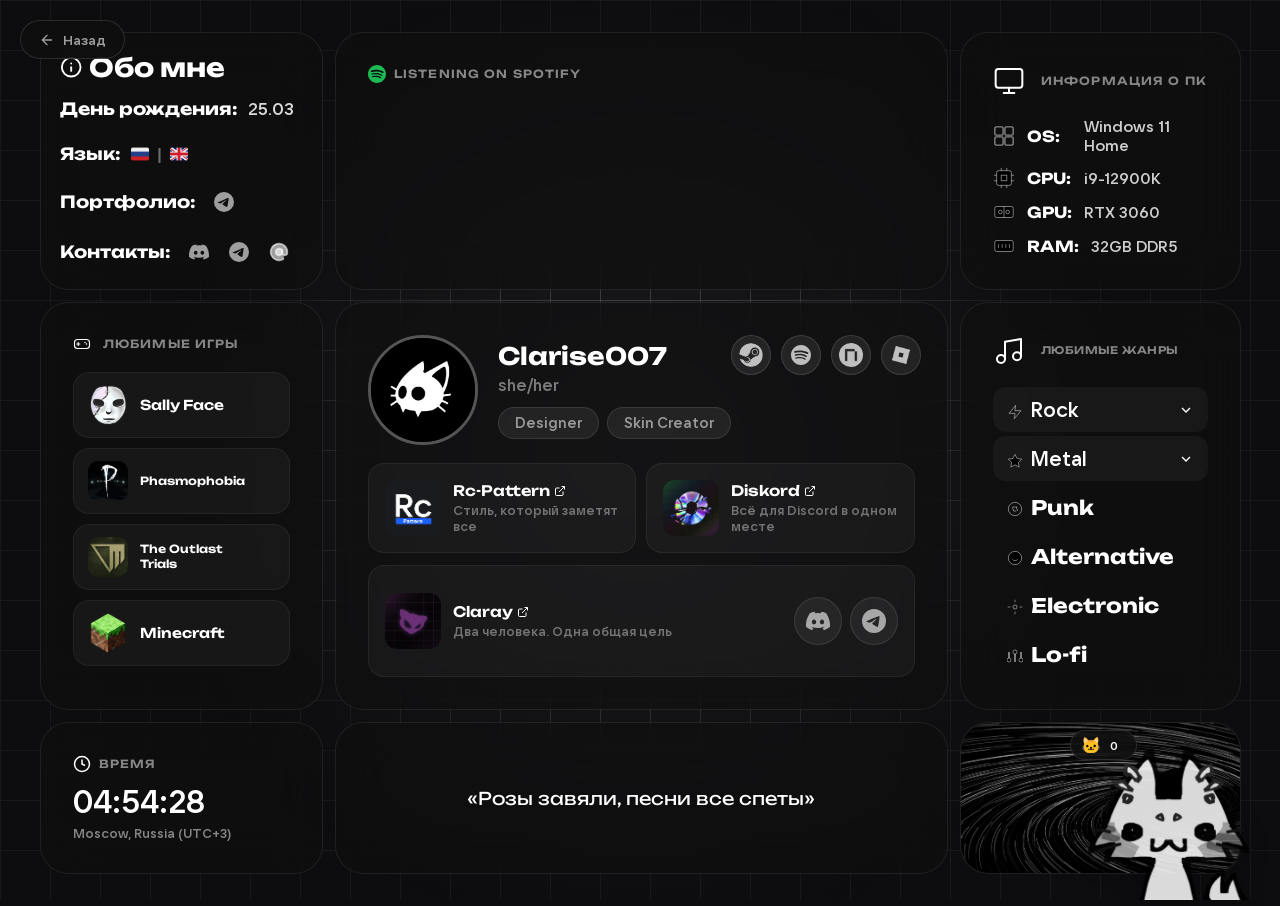
==== commit 13fc7034: "v 1.0" ====
--- a/index.html
+++ b/index.html
@@ -6,53 +6,49 @@
 <meta name="viewport" content="width=device-width, initial-scale=1.0" />
 <title>Clarise007</title>
 <meta name="description" content="Personal portfolio of Clarise007 - Designer & Skin Creator." />
-
 <style>
-  @font-face {
-    font-family: 'Unbounded';
-    src: url('./Unbounded-VariableFont_wght.ttf') format('truetype');
-    font-weight: 200 900;
-    font-display: swap;
-  }
-  @font-face {
-    font-family: 'VkSans';
-    src: url('./VKSansDisplayDemiBoldFaux.v100.ttf') format('truetype');
-    font-weight: 400;
-    font-display: swap;
-  }
+@font-face {
+font-family: 'Unbounded';
+src: url('./Unbounded-VariableFont_wght.ttf') format('truetype');
+font-weight: 200 900;
+font-display: swap;
+}
+@font-face {
+font-family: 'VkSans';
+src: url('./VKSansDisplayDemiBoldFaux.v100.ttf') format('truetype');
+font-weight: 400;
+font-display: swap;
+}
 </style>
-
 <link rel="stylesheet" href="./assets/index-xhlOusTB.css?v=local">
-
 <style>
 /* === FONTS === */
 body, p, span, div, a, li, td, input, textarea, select, button, h1, h2, h3, h4, h5, h6 {
-  font-family: 'VkSans', sans-serif !important;
+font-family: 'VkSans', sans-serif !important;
 }
 .label, .game-title, .about-heading {
-  font-family: 'Unbounded', sans-serif !important;
+font-family: 'Unbounded', sans-serif !important;
 }
 .local-time-label {
-  font-family: 'Unbounded', sans-serif !important;
-  font-size: 1.5rem !important;
-  font-weight: 700 !important;
-  color: #fff !important;
-  letter-spacing: 0.02em !important;
-}
-
+font-family: 'Unbounded', sans-serif !important;
+font-size: 1.5rem !important;
+font-weight: 700 !important;
+color: #fff !important;
+letter-spacing: 0.02em !important;
+}
 /* === ENTRANCE ANIMATION === */
 @keyframes fadeInUp {
-  from {
-    opacity: 0;
-    transform: translateY(24px) scale(0.97);
-  }
-  to {
-    opacity: 1;
-    transform: translateY(0) scale(1);
-  }
+from {
+opacity: 0;
+transform: translateY(24px) scale(0.97);
+}
+to {
+opacity: 1;
+transform: translateY(0) scale(1);
+}
 }
 .bento-item {
-  animation: fadeInUp 0.7s cubic-bezier(0.23, 1, 0.32, 1) both;
+animation: fadeInUp 0.7s cubic-bezier(0.23, 1, 0.32, 1) both;
 }
 .bento-item:nth-child(1) { animation-delay: 0s; }
 .bento-item:nth-child(2) { animation-delay: 0.08s; }
@@ -62,454 +58,459 @@
 .bento-item:nth-child(6) { animation-delay: 0.4s; }
 .bento-item:nth-child(7) { animation-delay: 0.48s; }
 .bento-item:nth-child(8) { animation-delay: 0.56s; }
-
 /* === BACKGROUND === */
 body {
-  background-color: #0d0d0f !important;
-  margin: 0;
-  padding: 2rem;
-  display: flex;
-  justify-content: center;
-  min-height: 100vh;
-  overflow-x: hidden;
+background-color: #0d0d0f !important;
+margin: 0;
+padding: 2rem;
+padding-bottom: 0;
+display: flex;
+justify-content: center;
+overflow-x: hidden;
 }
 .mesh-gradient { display: none !important; }
 .noise { display: none !important; }
 .grid-background {
-  background-image:
-    linear-gradient(rgba(50,50,55,0.3) 1px, transparent 1px),
-    linear-gradient(90deg, rgba(50,50,55,0.3) 1px, transparent 1px) !important;
-  background-size: 50px 50px !important;
+background-image:
+linear-gradient(rgba(50,50,55,0.3) 1px, transparent 1px),
+linear-gradient(90deg, rgba(50,50,55,0.3) 1px, transparent 1px) !important;
+background-size: 50px 50px !important;
 }
 .grid-background::after {
-  background-image:
-    linear-gradient(rgba(120,120,130,0.5) 1.5px, transparent 1.5px),
-    linear-gradient(90deg, rgba(120,120,130,0.5) 1.5px, transparent 1.5px) !important;
-  mask-image: radial-gradient(circle 400px at var(--mouse-x,50%) var(--mouse-y,50%), black, transparent) !important;
-  -webkit-mask-image: radial-gradient(circle 400px at var(--mouse-x,50%) var(--mouse-y,50%), black, transparent) !important;
+background-image:
+linear-gradient(rgba(120,120,130,0.5) 1.5px, transparent 1.5px),
+linear-gradient(90deg, rgba(120,120,130,0.5) 1.5px, transparent 1.5px) !important;
+mask-image: radial-gradient(circle 400px at var(--mouse-x,50%) var(--mouse-y,50%), black, transparent) !important;
+-webkit-mask-image: radial-gradient(circle 400px at var(--mouse-x,50%) var(--mouse-y,50%), black, transparent) !important;
 }
 .grid-background::before {
-  background: radial-gradient(circle 500px at var(--mouse-x,50%) var(--mouse-y,50%), rgba(100,100,110,0.15), transparent) !important;
-}
-
+background: radial-gradient(circle 500px at var(--mouse-x,50%) var(--mouse-y,50%), rgba(100,100,110,0.15), transparent) !important;
+}
 /* === LAYOUT === */
 .bento-container {
-  display: grid;
-  grid-template-columns: 1fr 1fr 320px 1fr;
-  grid-template-rows: auto auto auto;
-  gap: 12px;
-  max-width: 1200px;
-  width: 100%;
+display: grid;
+grid-template-columns: 1fr 1fr 320px 1fr;
+grid-template-rows: auto auto auto;
+gap: 12px;
+max-width: 1200px;
+width: 100%;
+padding-bottom: 2rem;
 }
 .bento-item {
-  background: var(--card-bg, rgba(15, 15, 15, 0.6));
-  backdrop-filter: blur(var(--glass-blur, 24px));
-  -webkit-backdrop-filter: blur(var(--glass-blur, 24px));
-  border: 1px solid var(--border-color, rgba(255, 255, 255, 0.08));
-  border-radius: var(--card-radius, 28px);
-  padding: 2rem;
-  position: relative;
-  overflow: hidden;
-  transition: all 0.6s cubic-bezier(0.23, 1, 0.32, 1);
+background: var(--card-bg, rgba(15, 15, 15, 0.6));
+backdrop-filter: blur(var(--glass-blur, 24px));
+-webkit-backdrop-filter: blur(var(--glass-blur, 24px));
+border: 1px solid var(--border-color, rgba(255, 255, 255, 0.08));
+border-radius: var(--card-radius, 28px);
+padding: 2rem;
+position: relative;
+overflow: hidden;
+transition: all 0.6s cubic-bezier(0.23, 1, 0.32, 1);
 }
 .bento-item:hover {
-  border-color: rgba(255, 255, 255, 0.15);
-  background: rgba(20, 20, 20, 0.7);
+border-color: rgba(255, 255, 255, 0.15);
+background: rgba(20, 20, 20, 0.7);
 }
 .card-header {
-  display: flex;
-  align-items: center;
-  gap: 0.5rem;
-  margin-bottom: 0.5rem;
+display: flex;
+align-items: center;
+gap: 0.5rem;
+margin-bottom: 0.5rem;
 }
 .label {
-  font-family: 'Unbounded', sans-serif !important;
-  font-size: 0.7rem;
-  letter-spacing: 0.1em;
-  text-transform: uppercase;
-  color: rgba(255,255,255,0.5);
-  display: flex;
-  align-items: center;
-  gap: 6px;
-}
-
+font-family: 'Unbounded', sans-serif !important;
+font-size: 0.7rem;
+letter-spacing: 0.1em;
+text-transform: uppercase;
+color: rgba(255,255,255,0.5);
+display: flex;
+align-items: center;
+gap: 6px;
+}
 /* === PC INFO === */
 .pc-info { display: flex; flex-direction: column; gap: 12px; }
 .pc-row {
-  display: flex;
-  align-items: center;
-  gap: 12px;
-  font-size: 0.95rem;
-  color: rgba(255,255,255,0.8);
+display: flex;
+align-items: center;
+gap: 12px;
+font-size: 0.95rem;
+color: rgba(255,255,255,0.8);
 }
 .pc-row strong {
-  font-family: 'Unbounded', sans-serif !important;
-  font-weight: 700;
-  color: #fff;
-  min-width: 45px;
+font-family: 'Unbounded', sans-serif !important;
+font-weight: 700;
+color: #fff;
+min-width: 45px;
 }
 .pc-title-icon, .genres-title-icon {
-  width: 32px; height: 32px; stroke: #fff; stroke-width: 1.5;
-  fill: none; margin-right: 10px; vertical-align: middle; flex-shrink: 0;
+width: 32px; height: 32px; stroke: #fff; stroke-width: 1.5;
+fill: none; margin-right: 10px; vertical-align: middle; flex-shrink: 0;
 }
 .pc-icon {
-  width: 22px; height: 22px; min-width: 22px; min-height: 22px;
-  stroke: rgba(255,255,255,0.5); flex-shrink: 0;
+width: 22px; height: 22px; min-width: 22px; min-height: 22px;
+stroke: rgba(255,255,255,0.5); flex-shrink: 0;
 }
 .pc-icon svg { width: 100%; height: 100%; stroke: inherit; }
-
 /* === MUSIC GENRES === */
-.music-genres-list { display: flex; flex-direction: column; gap: 4px; }
+.music-genres-list { display: flex; flex-direction: column; gap: 4px; justify-content: center; height: 100%; }
 .music-genre-item { border-radius: 12px; overflow: hidden; }
 .music-genre-header {
-  display: flex; align-items: center; justify-content: space-between;
-  padding: 10px 14px; cursor: pointer;
-  background: rgba(255,255,255,0.04);
-  transition: background 0.5s, border-radius 0.5s;
-  font-family: 'Unbounded', sans-serif !important;
-  font-weight: 700; font-size: 1.25rem; color: #fff;
-  border-radius: 12px;
+display: flex; align-items: center; justify-content: space-between;
+padding: 10px 14px; cursor: pointer;
+background: rgba(255,255,255,0.04);
+transition: background 0.5s, border-radius 0.5s;
+font-family: 'Unbounded', sans-serif !important;
+font-weight: 700; font-size: 1.25rem; color: #fff;
+border-radius: 12px;
 }
 .music-genre-item.active .music-genre-header { border-radius: 12px 12px 0 0; }
 .music-genre-header:hover { background: rgba(255,255,255,0.08); }
 .music-genre-header svg { width: 16px; height: 16px; transition: transform 0.5s; }
 .music-genre-item.active .music-genre-header svg { transform: rotate(180deg); }
 .music-genre-sub {
-  max-height: 0; overflow: hidden;
-  transition: max-height 0.6s cubic-bezier(0.4, 0, 0.2, 1), padding 0.5s ease;
-  background: rgba(255,255,255,0.02); padding: 0;
+max-height: 0; overflow: hidden;
+transition: max-height 0.6s cubic-bezier(0.4, 0, 0.2, 1), padding 0.5s ease;
+background: rgba(255,255,255,0.02); padding: 0;
 }
 .music-genre-item.active .music-genre-sub { max-height: 200px; padding: 4px 0; }
 .music-genre-sub-item { padding: 7px 14px 7px 28px; font-size: 1rem; color: rgba(255,255,255,0.6); }
 .music-genre-sub-item:hover { color: #fff; }
 .music-genre-single {
-  padding: 10px 14px;
-  font-family: 'Unbounded', sans-serif !important;
-  font-weight: 700; font-size: 1.25rem; color: #fff;
+padding: 10px 14px;
+font-family: 'Unbounded', sans-serif !important;
+font-weight: 700; font-size: 1.25rem; color: #fff;
 }
 .music-genre-icon {
-  width: 16px; height: 16px; stroke: rgba(255,255,255,0.45);
-  stroke-width: 1.5; margin-right: 8px; flex-shrink: 0; vertical-align: middle;
+width: 16px; height: 16px; stroke: rgba(255,255,255,0.45);
+stroke-width: 1.5; margin-right: 8px; flex-shrink: 0; vertical-align: middle;
 }
 .label.genres-title {
-  margin-bottom: 20px !important; padding-bottom: 0 !important;
-  font-size: 0.65rem !important; letter-spacing: 0.04em !important;
-  text-transform: uppercase; line-height: 1.2; display: flex;
-  align-items: center; gap: 6px;
-}
-
+margin-bottom: 20px !important; padding-bottom: 0 !important;
+font-size: 0.65rem !important; letter-spacing: 0.04em !important;
+text-transform: uppercase; line-height: 1.2; display: flex;
+align-items: center; gap: 6px;
+}
 /* === PROFILE === */
-.profile-merged { display: flex; flex-direction: column; width: 100%; }
+.profile-merged { display: flex; flex-direction: column; width: 100%; justify-content: center; height: 100%; }
 .profile-top { display: flex; justify-content: space-between; align-items: flex-start; }
 .profile-content { display: flex; align-items: center; gap: 20px; }
 .profile-avatar {
-  width: 110px; height: 110px; border-radius: 50%; object-fit: cover;
-  border: 3px solid #555 !important; flex-shrink: 0;
-  opacity: 0; transition: opacity 0.6s ease;
+width: 110px; height: 110px; border-radius: 50%; object-fit: cover;
+border: 3px solid #555 !important; flex-shrink: 0;
+opacity: 0; transition: opacity 0.6s ease;
 }
 .profile-avatar.loaded { opacity: 1; }
 .profile-info { display: flex; flex-direction: column; gap: 4px; }
 .profile-name {
-  font-family: 'Unbounded', sans-serif !important;
-  font-size: 1.5rem; font-weight: 700; color: #fff;
+font-family: 'Unbounded', sans-serif !important;
+font-size: 1.5rem; font-weight: 700; color: #fff;
 }
 .profile-role { font-size: 1rem; color: rgba(255,255,255,0.45); }
 .profile-tags { display: flex; align-items: center; gap: 8px; margin-top: 8px; flex-wrap: nowrap; }
 .profile-tag {
-  background: rgba(255,255,255,0.07); padding: 6px 16px; border-radius: 100px;
-  font-size: 0.9rem; color: rgba(255,255,255,0.55);
-  border: 1px solid rgba(255,255,255,0.1);
-  white-space: nowrap;
+background: rgba(255,255,255,0.07); padding: 6px 16px; border-radius: 100px;
+font-size: 0.9rem; color: rgba(255,255,255,0.55);
+border: 1px solid rgba(255,255,255,0.1);
+white-space: nowrap;
 }
 .profile-socials { display: flex; gap: 10px; flex-shrink: 0; }
 .social-icon {
-  width: 40px; height: 40px; border-radius: 50%;
-  background: rgba(255,255,255,0.08); border: 1px solid rgba(255,255,255,0.12);
-  display: flex; align-items: center; justify-content: center;
-  text-decoration: none; transition: all 0.5s ease; overflow: hidden;
+width: 40px; height: 40px; border-radius: 50%;
+background: rgba(255,255,255,0.08); border: 1px solid rgba(255,255,255,0.12);
+display: flex; align-items: center; justify-content: center;
+text-decoration: none; transition: all 0.5s ease; overflow: hidden;
 }
 .social-icon:hover { background: rgba(255,255,255,0.15); transform: scale(1.1); transition: all 0.5s ease; }
 .social-icon svg { width: 20px; height: 20px; fill: rgba(255,255,255,0.7); }
 .social-icon img {
-  width: 24px; height: 24px; object-fit: cover; border-radius: 50%;
-  opacity: 0; transition: opacity 0.6s ease;
+width: 24px; height: 24px; object-fit: cover; border-radius: 50%;
+opacity: 0; transition: opacity 0.6s ease;
 }
 .social-icon img.loaded { opacity: 1; }
-
 /* Project cards */
 .profile-projects { display: flex; flex-direction: column; gap: 12px; margin-top: 18px; flex: 1; }
 .project-row { display: flex; gap: 10px; }
 .project-card {
-  flex: 1; display: flex; align-items: center; gap: 12px; padding: 16px;
-  border-radius: 16px; background: rgba(255,255,255,0.04);
-  border: 1px solid rgba(255,255,255,0.06); text-decoration: none;
-  color: inherit; transition: all 0.3s cubic-bezier(0.23,1,0.32,1);
-  overflow: hidden; min-width: 0;
+flex: 1; display: flex; align-items: center; gap: 12px; padding: 16px;
+border-radius: 16px; background: rgba(255,255,255,0.04);
+border: 1px solid rgba(255,255,255,0.06); text-decoration: none;
+color: inherit; transition: all 0.3s cubic-bezier(0.23,1,0.32,1);
+overflow: hidden; min-width: 0;
 }
 .project-card:hover {
-  background: rgba(255,255,255,0.08); border-color: rgba(255,255,255,0.15);
-  transform: translateY(-2px); box-shadow: 0 4px 20px rgba(0,0,0,0.3);
+background: rgba(255,255,255,0.08); border-color: rgba(255,255,255,0.15);
+transform: translateY(-2px); box-shadow: 0 4px 20px rgba(0,0,0,0.3);
 }
 .project-img {
-  width: 56px; height: 56px; border-radius: 12px; object-fit: cover;
-  flex-shrink: 0; opacity: 0; transition: opacity 0.4s ease;
+width: 56px; height: 56px; border-radius: 12px; object-fit: cover;
+flex-shrink: 0; opacity: 0; transition: opacity 0.4s ease;
 }
 .project-img.loaded { opacity: 1; }
 .project-info { display: flex; flex-direction: column; gap: 2px; min-width: 0; }
 .project-name {
-  font-family: 'Unbounded', sans-serif !important; font-size: 0.9rem;
-  font-weight: 600; color: #fff; display: flex; align-items: center;
-  gap: 4px; white-space: nowrap;
+font-family: 'Unbounded', sans-serif !important; font-size: 0.9rem;
+font-weight: 600; color: #fff; display: flex; align-items: center;
+gap: 4px; white-space: nowrap;
 }
 .project-name svg { width: 12px; height: 12px; flex-shrink: 0; }
 .project-desc { font-size: 0.8rem; color: rgba(255,255,255,0.4); }
-
 /* Claray card */
 .claray-card {
-  flex: 1; display: flex; align-items: center; gap: 12px; padding: 16px;
-  border-radius: 16px; background: rgba(255,255,255,0.04);
-  border: 1px solid rgba(255,255,255,0.06); text-decoration: none;
-  color: inherit; transition: all 0.3s cubic-bezier(0.23,1,0.32,1); cursor: pointer;
+flex: 1; display: flex; align-items: center; gap: 12px; padding: 16px;
+border-radius: 16px; background: rgba(255,255,255,0.04);
+border: 1px solid rgba(255,255,255,0.06); text-decoration: none;
+color: inherit; transition: all 0.3s cubic-bezier(0.23,1,0.32,1); cursor: pointer;
 }
 .claray-card:hover {
-  background: rgba(255,255,255,0.08); border-color: rgba(255,255,255,0.15);
-  transform: translateY(-2px); box-shadow: 0 4px 20px rgba(0,0,0,0.3);
+background: rgba(255,255,255,0.08); border-color: rgba(255,255,255,0.15);
+transform: translateY(-2px); box-shadow: 0 4px 20px rgba(0,0,0,0.3);
 }
 .claray-socials { display: flex; gap: 8px; margin-left: auto; flex-shrink: 0; }
 .claray-social-btn {
-  width: 48px; height: 48px; border-radius: 50%;
-  background: rgba(255,255,255,0.06); border: 1px solid rgba(255,255,255,0.1);
-  display: flex; align-items: center; justify-content: center;
-  text-decoration: none; color: rgba(255,255,255,0.6); transition: all 0.5s ease;
+width: 48px; height: 48px; border-radius: 50%;
+background: rgba(255,255,255,0.06); border: 1px solid rgba(255,255,255,0.1);
+display: flex; align-items: center; justify-content: center;
+text-decoration: none; color: rgba(255,255,255,0.6); transition: all 0.5s ease;
 }
 .claray-social-btn:hover { background: rgba(255,255,255,0.15); transform: scale(1.1); color: #fff; }
 .claray-social-btn svg { width: 24px; height: 24px; fill: currentColor; }
-
 /* === GAMES === */
-.games-list { display: flex; flex-direction: column; gap: 10px; }
+.games-list { display: flex; flex-direction: column; gap: 10px; justify-content: center; height: 100%; }
 .game-item {
-  display: flex; align-items: center; gap: 12px; padding: 12px 14px;
-  border-radius: 16px; background: rgba(255,255,255,0.04);
-  border: 1px solid rgba(255,255,255,0.06);
-  transition: all 0.3s cubic-bezier(0.23,1,0.32,1);
-  cursor: pointer; text-decoration: none; color: inherit;
+display: flex; align-items: center; gap: 12px; padding: 12px 14px;
+border-radius: 16px; background: rgba(255,255,255,0.04);
+border: 1px solid rgba(255,255,255,0.06);
+transition: all 0.3s cubic-bezier(0.23,1,0.32,1);
+cursor: pointer; text-decoration: none; color: inherit;
 }
 .game-item:hover {
-  background: rgba(255,255,255,0.1); border-color: rgba(255,255,255,0.2);
-  box-shadow: 0 0 20px rgba(255,255,255,0.08); transform: translateX(4px);
+background: rgba(255,255,255,0.1); border-color: rgba(255,255,255,0.2);
+box-shadow: 0 0 20px rgba(255,255,255,0.08); transform: translateX(4px);
 }
 .game-icon {
-  width: 40px; height: 40px; border-radius: 10px; object-fit: cover;
-  flex-shrink: 0; opacity: 0; transition: opacity 0.4s ease;
+width: 40px; height: 40px; border-radius: 10px; object-fit: cover;
+flex-shrink: 0; opacity: 0; transition: opacity 0.4s ease;
 }
 .game-icon.loaded { opacity: 1; }
 .game-title {
-  font-family: 'Unbounded', sans-serif !important; font-size: 0.85rem;
-  font-weight: 600; color: #fff; line-height: 1.3;
+font-family: 'Unbounded', sans-serif !important; font-size: 0.85rem;
+font-weight: 600; color: #fff; line-height: 1.3;
 }
 .game-link-icon {
-  opacity: 0; transition: opacity 0.5s ease; width: 18px; height: 18px;
-  min-width: 18px; color: rgba(255,255,255,0.5); stroke: rgba(255,255,255,0.5); fill: none;
+opacity: 0; transition: opacity 0.5s ease; width: 18px; height: 18px;
+min-width: 18px; color: rgba(255,255,255,0.5); stroke: rgba(255,255,255,0.5); fill: none;
 }
 .game-item:hover .game-link-icon { opacity: 1; }
 .external-link-svg { width: 18px; height: 18px; }
 .gamepad-svg {
-  width: 18px; height: 18px; stroke: #fff; fill: none; stroke-width: 1.5;
-  stroke-linecap: round; stroke-linejoin: round; vertical-align: middle; margin-right: 4px;
-}
-
+width: 18px; height: 18px; stroke: #fff; fill: none; stroke-width: 1.5;
+stroke-linecap: round; stroke-linejoin: round; vertical-align: middle; margin-right: 4px;
+}
 /* === ABOUT === */
 .about-heading {
-  font-family: 'Unbounded', sans-serif !important; font-size: 1.6rem;
-  font-weight: 700; color: #fff; display: flex; align-items: center; gap: 0.4rem;
+font-family: 'Unbounded', sans-serif !important; font-size: 1.6rem;
+font-weight: 700; color: #fff; display: flex; align-items: center; gap: 0.4rem;
 }
 .info-icon { width: 1.4rem; height: 1.4rem; flex-shrink: 0; }
 .about-info { display: flex; flex-direction: column; justify-content: flex-start; gap: 14px; height: 100%; }
 .about-row {
-  display: flex; align-items: center; gap: 0.6rem; font-size: 1.05rem;
-  color: rgba(255,255,255,0.85); padding: 4px 0;
-  margin-bottom: 0;
-  line-height: 1.4;
+display: flex; align-items: center; gap: 0.6rem; font-size: 1.05rem;
+color: rgba(255,255,255,0.85); padding: 4px 0;
+margin-bottom: 0;
+line-height: 1.4;
 }
 .about-row strong {
-  font-family: 'Unbounded', sans-serif !important; font-weight: 700;
-  color: #fff; white-space: nowrap; flex-shrink: 0;
+font-family: 'Unbounded', sans-serif !important; font-weight: 700;
+color: #fff; white-space: nowrap; flex-shrink: 0;
 }
 .about-flags { display: inline-flex; align-items: center; gap: 0.4rem; font-family: 'Unbounded', sans-serif !important; font-weight: 600; }
 .lang-img { height: 1.1em; width: auto; vertical-align: middle; border-radius: 2px; }
 .lang-sep { color: rgba(255,255,255,0.4); font-size: 1rem; margin: 0 0.1rem; }
 .portfolio-link {
-  display: inline-flex; align-items: center; gap: 6px; text-decoration: none;
-  color: rgba(255,255,255,0.6); transition: all 0.5s ease; padding: 4px 8px; border-radius: 8px;
+display: inline-flex; align-items: center; gap: 6px; text-decoration: none;
+color: rgba(255,255,255,0.6); transition: all 0.5s ease; padding: 4px 8px; border-radius: 8px;
 }
 .portfolio-link:hover {
-  color: #fff; background: rgba(255,255,255,0.1);
-  transform: scale(1.15); box-shadow: 0 0 18px rgba(255,255,255,0.1);
+color: #fff; background: rgba(255,255,255,0.1);
+transform: scale(1.15); box-shadow: 0 0 18px rgba(255,255,255,0.1);
 }
 .portfolio-link svg { width: 20px; height: 20px; fill: currentColor; }
 .contact-links { display: flex; gap: 4px; align-items: center; }
-
 /* Email tooltip */
 .email-btn-wrapper { position: relative; display: inline-flex; }
 .email-tooltip {
-  position: absolute; background: #1a1a1e; border: 1px solid rgba(255,255,255,0.15);
-  border-radius: 12px; padding: 10px 20px; white-space: nowrap;
-  font-family: 'VkSans', sans-serif; font-size: 0.95rem; font-weight: 600;
-  color: #fff; letter-spacing: 0.02em; opacity: 0; pointer-events: none;
-  transition: opacity 0.5s ease; z-index: 99999;
-  bottom: 100%; left: 50%; transform: translateX(-50%);
-  margin-bottom: 8px;
+position: absolute; background: #1a1a1e; border: 1px solid rgba(255,255,255,0.15);
+border-radius: 12px; padding: 10px 20px; white-space: nowrap;
+font-family: 'VkSans', sans-serif; font-size: 0.95rem; font-weight: 600;
+color: #fff; letter-spacing: 0.02em; opacity: 0; pointer-events: none;
+transition: opacity 0.3s ease; z-index: 999999;
+bottom: calc(100% + 10px); left: 50%; transform: translateX(-50%);
 }
 .email-tooltip::after {
-  content: ''; position: absolute; top: 100%; left: 50%; transform: translateX(-50%);
-  border: 6px solid transparent; border-top-color: #1a1a1e;
-}
-
-.email-copied-text {
-  color: rgba(100,255,100,0.8); font-size: 0.7rem; margin-left: 4px;
-  opacity: 0; transition: opacity 0.5s ease;
+content: ''; position: absolute; top: 100%; left: 50%; transform: translateX(-50%);
+border: 6px solid transparent; border-top-color: #1a1a1e;
 }
 .email-btn-wrapper:hover .email-tooltip { opacity: 1; }
-.email-btn-wrapper.copied .email-copied-text { opacity: 1; }
-
 /* === QUOTE === */
 .quote-text {
-  font-family: 'Unbounded', sans-serif !important; font-size: 1.1rem;
-  font-weight: 400; line-height: 1.6; text-align: center;
-  display: flex; align-items: center; justify-content: center; height: 100%;
-}
-
+font-family: 'Unbounded', sans-serif !important; font-size: 1.1rem;
+font-weight: 400; line-height: 1.6; text-align: center;
+display: flex; align-items: center; justify-content: center; height: 100%;
+}
 /* === SPOTIFY === */
 .spotify-embed { margin: 0; padding: 0; }
 .spotify-embed iframe { border-radius: 12px; margin: 0 !important; display: block; height: 152px !important; }
-
-
-
 /* === LOCAL TIME === */
 .time-display {
-  font-family: 'JetBrains Mono', monospace;
-  font-size: 2rem; font-weight: 500; color: #fff;
+font-family: 'JetBrains Mono', monospace;
+font-size: 2rem; font-weight: 500; color: #fff;
 }
 .time-zone { font-size: 0.8rem; color: rgba(255,255,255,0.5); margin-top: 4px; }
-
 /* === CAT MASCOT === */
 .cat-counter-wrapper {
-  position: fixed; bottom: 0; right: 20px; z-index: 100;
-  cursor: pointer; user-select: none;
-  display: flex; align-items: flex-end; gap: 0;
+position: fixed; bottom: 0; right: 20px; z-index: 100;
+cursor: pointer; user-select: none;
+display: flex; align-items: flex-end; gap: 0;
 }
 .cat-mascot {
-  width: 180px; height: auto; opacity: 0.85;
-  pointer-events: none;
-  transition: transform 0.5s ease;
-  filter: drop-shadow(0 4px 12px rgba(0,0,0,0.4));
+width: 180px; height: auto; opacity: 0.85;
+pointer-events: none;
+transition: transform 0.5s ease;
+filter: drop-shadow(0 4px 12px rgba(0,0,0,0.4));
 }
 .cat-counter-wrapper:hover .cat-mascot { transform: scale(1.08); }
 .cat-counter-wrapper:active .cat-mascot { transform: scale(0.95); }
-
 /* Counter badge */
 .cat-counter-badge {
-  position: absolute; top: 10px; left: -10px;
-  display: flex; align-items: center; gap: 5px;
+position: absolute; top: 10px; left: -10px;
+display: flex; align-items: center; gap: 5px;
+background: rgba(15, 15, 15, 0.75);
+backdrop-filter: blur(12px); -webkit-backdrop-filter: blur(12px);
+border: 1px solid rgba(255, 255, 255, 0.12);
+border-radius: 100px;
+padding: 6px 14px 6px 10px;
+font-family: 'Unbounded', sans-serif;
+font-size: 0.75rem; font-weight: 600;
+color: #fff;
+transition: all 0.3s cubic-bezier(0.23, 1, 0.32, 1);
+pointer-events: auto;
+}
+.cat-counter-badge:hover {
+background: rgba(30, 30, 35, 0.85);
+border-color: rgba(255, 255, 255, 0.2);
+transform: scale(1.05);
+}
+.cat-counter-heart {
+font-size: 1rem;
+line-height: 1;
+}
+.cat-counter-number {
+font-variant-numeric: tabular-nums;
+min-width: 16px;
+text-align: center;
+}
+/* Click pop animation */
+@keyframes catPop {
+0% { transform: scale(1); }
+15% { transform: scale(1.2); }
+30% { transform: scale(0.92); }
+45% { transform: scale(1.08); }
+60% { transform: scale(0.97); }
+75% { transform: scale(1.03); }
+88% { transform: scale(0.99); }
+100% { transform: scale(1); }
+}
+.cat-counter-wrapper.popping .cat-mascot {
+animation: catPop 0.55s cubic-bezier(0.34, 1.56, 0.64, 1);
+}
+/* Number bump animation */
+@keyframes numBump {
+0% { transform: translateY(0) scale(1); }
+25% { transform: translateY(-5px) scale(1.2); }
+50% { transform: translateY(1px) scale(0.95); }
+70% { transform: translateY(-2px) scale(1.05); }
+100% { transform: translateY(0) scale(1); }
+}
+.cat-counter-number.bumping {
+animation: numBump 0.5s cubic-bezier(0.34, 1.56, 0.64, 1);
+}
+/* Floating hearts on click */
+@keyframes floatHeart {
+0% { opacity: 1; transform: translate(0, 0) scale(0.4) rotate(0deg); }
+20% { opacity: 1; transform: translate(calc(var(--tx) * 0.3), -30px) scale(1.1) rotate(calc(var(--rot) * 0.3)); }
+100% { opacity: 0; transform: translate(var(--tx), -100px) scale(0.6) rotate(var(--rot)); }
+}
+.cat-float-heart {
+position: absolute;
+width: 20px; height: 20px;
+pointer-events: none;
+z-index: 200;
+animation: floatHeart 1.1s cubic-bezier(0.25, 0.46, 0.45, 0.94) forwards;
+}
+.cat-float-heart svg {
+width: 100%; height: 100%;
+}
+/* === RESPONSIVE === */
+@media (max-width: 768px) {
+.bento-container {
+grid-template-columns: 1fr 1fr !important;
+padding: 0 10px !important;
+}
+.bento-container .bento-item { grid-column: auto !important; grid-row: auto !important; }
+.profile-top { flex-direction: column; gap: 16px; }
+.profile-socials { align-self: flex-start; }
+.project-row { flex-direction: column; }
+.claray-card { flex-wrap: wrap; }
+.cat-counter-wrapper { right: 10px; }
+.cat-mascot { width: 140px; }
+}
+@media (max-width: 480px) {
+.bento-container {
+grid-template-columns: 1fr !important;
+gap: 10px !important;
+padding: 0 8px !important;
+}
+.bento-container .bento-item { grid-column: auto !important; grid-row: auto !important; }
+.profile-avatar { width: 80px; height: 80px; }
+.profile-name { font-size: 1.1rem; }
+.cat-counter-wrapper { right: 5px; }
+.cat-mascot { width: 100px; }
+.cat-counter-badge { font-size: 0.65rem; padding: 4px 10px 4px 8px; top: 4px; left: -4px; }
+}
+/* === BACK BUTTON === */
+.back-btn {
+  position: fixed;
+  top: 20px;
+  left: 20px;
+  z-index: 1000;
+  display: flex;
+  align-items: center;
+  gap: 8px;
+  padding: 10px 18px;
   background: rgba(15, 15, 15, 0.75);
-  backdrop-filter: blur(12px); -webkit-backdrop-filter: blur(12px);
+  backdrop-filter: blur(12px);
+  -webkit-backdrop-filter: blur(12px);
   border: 1px solid rgba(255, 255, 255, 0.12);
   border-radius: 100px;
-  padding: 6px 14px 6px 10px;
-  font-family: 'Unbounded', sans-serif;
-  font-size: 0.75rem; font-weight: 600;
-  color: #fff;
-  transition: all 0.3s cubic-bezier(0.23, 1, 0.32, 1);
-  pointer-events: auto;
-}
-.cat-counter-badge:hover {
+  text-decoration: none;
+  color: rgba(255, 255, 255, 0.6);
+  font-family: 'VkSans', sans-serif;
+  font-size: 0.85rem;
+  transition: all 0.4s ease;
+}
+.back-btn:hover {
   background: rgba(30, 30, 35, 0.85);
   border-color: rgba(255, 255, 255, 0.2);
-  transform: scale(1.05);
-}
-.cat-counter-heart {
-  font-size: 1rem;
-  line-height: 1;
-}
-.cat-counter-number {
-  font-variant-numeric: tabular-nums;
-  min-width: 16px;
-  text-align: center;
-}
-
-/* Click pop animation */
-@keyframes catPop {
-  0%   { transform: scale(1); }
-  15%  { transform: scale(1.2); }
-  30%  { transform: scale(0.92); }
-  45%  { transform: scale(1.08); }
-  60%  { transform: scale(0.97); }
-  75%  { transform: scale(1.03); }
-  88%  { transform: scale(0.99); }
-  100% { transform: scale(1); }
-}
-.cat-counter-wrapper.popping .cat-mascot {
-  animation: catPop 0.55s cubic-bezier(0.34, 1.56, 0.64, 1);
-}
-
-/* Number bump animation */
-@keyframes numBump {
-  0%   { transform: translateY(0) scale(1); }
-  25%  { transform: translateY(-5px) scale(1.2); }
-  50%  { transform: translateY(1px) scale(0.95); }
-  70%  { transform: translateY(-2px) scale(1.05); }
-  100% { transform: translateY(0) scale(1); }
-}
-.cat-counter-number.bumping {
-  animation: numBump 0.5s cubic-bezier(0.34, 1.56, 0.64, 1);
-}
-
-/* Floating hearts on click */
-@keyframes floatHeart {
-  0%   { opacity: 1; transform: translate(0, 0) scale(0.4) rotate(0deg); }
-  20%  { opacity: 1; transform: translate(calc(var(--tx) * 0.3), -30px) scale(1.1) rotate(calc(var(--rot) * 0.3)); }
-  100% { opacity: 0; transform: translate(var(--tx), -100px) scale(0.6) rotate(var(--rot)); }
-}
-.cat-float-heart {
-  position: absolute;
-  width: 20px; height: 20px;
-  pointer-events: none;
-  z-index: 200;
-  animation: floatHeart 1.1s cubic-bezier(0.25, 0.46, 0.45, 0.94) forwards;
-}
-.cat-float-heart svg {
-  width: 100%; height: 100%;
-}
-
-/* === RESPONSIVE === */
-@media (max-width: 768px) {
-  .bento-container {
-    grid-template-columns: 1fr 1fr !important;
-    padding: 0 10px !important;
-  }
-  .bento-container .bento-item { grid-column: auto !important; grid-row: auto !important; }
-  .profile-top { flex-direction: column; gap: 16px; }
-  .profile-socials { align-self: flex-start; }
-  .project-row { flex-direction: column; }
-  .claray-card { flex-wrap: wrap; }
-  .cat-counter-wrapper { right: 10px; }
-  .cat-mascot { width: 140px; }
-}
-@media (max-width: 480px) {
-  .bento-container {
-    grid-template-columns: 1fr !important;
-    gap: 10px !important;
-    padding: 0 8px !important;
-  }
-  .bento-container .bento-item { grid-column: auto !important; grid-row: auto !important; }
-  .profile-avatar { width: 80px; height: 80px; }
-  .profile-name { font-size: 1.1rem; }
-  .cat-counter-wrapper { right: 5px; }
-  .cat-mascot { width: 100px; }
-  .cat-counter-badge { font-size: 0.65rem; padding: 4px 10px 4px 8px; top: 4px; left: -4px; }
+  color: #fff;
+  transform: translateX(-4px);
+}
+.back-btn svg {
+  width: 16px;
+  height: 16px;
+  stroke: currentColor;
+  fill: none;
 }
 </style>
-
 <script>
 /* === SVG ICONS === */
 const GAMEPAD_SVG = '<svg class="gamepad-svg" viewBox="0 0 24 24"><rect x="2" y="6" width="20" height="12" rx="4"/><line x1="7" y1="10" x2="7" y2="14"/><line x1="5" y1="12" x2="9" y2="12"/><circle cx="16" cy="10" r="1" fill="currentColor" stroke="none"/><circle cx="18" cy="12" r="1" fill="currentColor" stroke="none"/></svg>';
@@ -518,335 +519,322 @@
 const DISCORD_SVG = '<svg viewBox="0 0 24 24"><path d="M20.317 4.37a19.791 19.791 0 00-4.885-1.515.074.074 0 00-.079.037c-.21.375-.444.864-.608 1.25a18.27 18.27 0 00-5.487 0 12.64 12.64 0 00-.617-1.25.077.077 0 00-.079-.037A19.736 19.736 0 003.677 4.37a.07.07 0 00-.032.027C.533 9.046-.32 13.58.099 18.057a.082.082 0 00.031.057 19.9 19.9 0 005.993 3.03.078.078 0 00.084-.028c.462-.63.874-1.295 1.226-1.994a.076.076 0 00-.041-.106 13.107 13.107 0 01-1.872-.892.077.077 0 01-.008-.128 10.2 10.2 0 00.372-.292.074.074 0 01.077-.01c3.928 1.793 8.18 1.793 12.062 0a.074.074 0 01.078.01c.12.098.246.198.373.292a.077.077 0 01-.006.127 12.299 12.299 0 01-1.873.892.077.077 0 00-.041.107c.36.698.772 1.362 1.225 1.993a.076.076 0 00.084.028 19.839 19.839 0 006.002-3.03.077.077 0 00.032-.054c.5-5.177-.838-9.674-3.549-13.66a.061.061 0 00-.031-.03zM8.02 15.33c-1.183 0-2.157-1.085-2.157-2.419 0-1.333.956-2.419 2.157-2.419 1.21 0 2.176 1.096 2.157 2.42 0 1.333-.956 2.418-2.157 2.418zm7.975 0c-1.183 0-2.157-1.085-2.157-2.419 0-1.333.955-2.419 2.157-2.419 1.21 0 2.176 1.096 2.157 2.42 0 1.333-.946 2.418-2.157 2.418z"/></svg>';
 const SPOTIFY_SVG = '<svg viewBox="0 0 24 24"><path d="M12 0C5.4 0 0 5.4 0 12s5.4 12 12 12 12-5.4 12-12S18.66 0 12 0zm5.521 17.34c-.24.359-.66.48-1.021.24-2.82-1.74-6.36-2.101-10.561-1.141-.418.122-.779-.179-.899-.539-.12-.421.18-.78.54-.9 4.56-1.021 8.52-.6 11.64 1.32.42.18.479.659.301 1.02zm1.44-3.3c-.301.42-.841.6-1.262.3-3.239-1.98-8.159-2.58-11.939-1.38-.479.12-1.02-.12-1.14-.6-.12-.48.12-1.021.6-1.141C9.6 9.9 15 10.561 18.72 12.84c.361.181.54.78.241 1.2zm.12-3.36C15.24 8.4 8.82 8.16 5.16 9.301c-.6.179-1.2-.181-1.38-.721-.18-.601.18-1.2.72-1.381 4.26-1.26 11.28-1.02 15.721 1.621.539.3.719 1.02.419 1.56-.299.421-1.02.599-1.559.3z"/></svg>';
 const EMAIL_SVG = '<svg viewBox="0 0 24 24" fill="none" stroke="currentColor" stroke-width="2" stroke-linecap="round" stroke-linejoin="round"><circle cx="12" cy="12" r="4"/><path d="M16 8v5a3 3 0 006 0v-1a10 10 0 10-3.92 7.94"/></svg>';
-
 const GAMES = [
-  { name: 'Sally Face', img: './Sally%20Face.png', url: 'https://store.steampowered.com/app/541570/Sally_Face__Episode_One/' },
-  { name: 'Phasmophobia', img: './Phasmophobia.png', url: 'https://store.steampowered.com/app/739630/Phasmophobia/', small: true },
-  { name: 'The Outlast Trials', img: './The%20Outlast%20Trials.png', url: 'https://store.steampowered.com/app/1304930/The_Outlast_Trials/', small: true },
-  { name: 'Minecraft', img: './Minecraft.png', url: 'https://www.minecraft.net/ru-ru/store/minecraft-deluxe-collection-pc' },
+{ name: 'Sally Face', img: './Sally%20Face.png', url: 'https://store.steampowered.com/app/541570/Sally_Face__Episode_One/' },
+{ name: 'Phasmophobia', img: './Phasmophobia.png', url: 'https://store.steampowered.com/app/739630/Phasmophobia/', small: true },
+{ name: 'The Outlast Trials', img: './The%20Outlast%20Trials.png', url: 'https://store.steampowered.com/app/1304930/The_Outlast_Trials/', small: true },
+{ name: 'Minecraft', img: './Minecraft.png', url: 'https://www.minecraft.net/ru-ru/store/minecraft-deluxe-collection-pc' },
 ];
-
-
-
 /* === LOCAL TIME === */
 function initLocalTime() {
-  var timeEl = document.getElementById('local-time');
-  if (!timeEl) return;
-  
-  function updateTime() {
-    var now = new Date();
-    var h = String(now.getHours()).padStart(2, '0');
-    var m = String(now.getMinutes()).padStart(2, '0');
-    var s = String(now.getSeconds()).padStart(2, '0');
-    timeEl.textContent = h + ':' + m + ':' + s;
-  }
-  
-  updateTime();
-  setInterval(updateTime, 1000);
-}
-
+var timeEl = document.getElementById('local-time');
+if (!timeEl) return;
+function updateTime() {
+var now = new Date();
+var h = String(now.getHours()).padStart(2, '0');
+var m = String(now.getMinutes()).padStart(2, '0');
+var s = String(now.getSeconds()).padStart(2, '0');
+timeEl.textContent = h + ':' + m + ':' + s;
+}
+updateTime();
+setInterval(updateTime, 1000);
+}
 /* === INIT === */
 document.addEventListener('DOMContentLoaded', function() {
-  initLocalTime();
-  
-  /* Mark loaded images */
-  document.addEventListener('load', function(e) {
-    if (e.target.tagName === 'IMG') e.target.classList.add('loaded');
-  }, true);
-  
-  function markLoaded() {
-    document.querySelectorAll('img').forEach(function(img) {
-      if (img.complete && img.naturalWidth > 0) img.classList.add('loaded');
-    });
-  }
-  setTimeout(markLoaded, 1500);
-  
-  /* Mouse tracking for grid background */
-  document.addEventListener('mousemove', function(e) {
-    document.documentElement.style.setProperty('--mouse-x', e.clientX + 'px');
-    document.documentElement.style.setProperty('--mouse-y', e.clientY + 'px');
-  });
+initLocalTime();
+/* Mark loaded images */
+document.addEventListener('load', function(e) {
+if (e.target.tagName === 'IMG') e.target.classList.add('loaded');
+}, true);
+function markLoaded() {
+document.querySelectorAll('img').forEach(function(img) {
+if (img.complete && img.naturalWidth > 0) img.classList.add('loaded');
 });
-
+}
+setTimeout(markLoaded, 1500);
+/* Mouse tracking for grid background */
+document.addEventListener('mousemove', function(e) {
+document.documentElement.style.setProperty('--mouse-x', e.clientX + 'px');
+document.documentElement.style.setProperty('--mouse-y', e.clientY + 'px');
+});
+});
 /* === CAT COUNTER === */
 function initCatCounter() {
-  var wrapper = document.getElementById('catCounter');
-  var countEl = document.getElementById('catCount');
-  var badge = document.getElementById('catBadge');
-  if (!wrapper || !countEl) return;
+var wrapper = document.getElementById('catCounter');
+var countEl = document.getElementById('catCount');
+var badge = document.getElementById('catBadge');
+if (!wrapper || !countEl) return;
+var count = parseInt(localStorage.getItem('cat-count') || '0', 10);
+countEl.textContent = count;
+var HEART_SVG = '<svg viewBox="0 0 24 24" xmlns="http://www.w3.org/2000/svg"><path d="M12 21.35l-1.45-1.32C5.4 15.36 2 12.28 2 8.5 2 5.42 4.42 3 7.5 3c1.74 0 3.41.81 4.5 2.09C13.09 3.81 14.76 3 16.5 3 19.58 3 22 5.42 22 8.5c0 3.78-3.4 6.86-8.55 11.54L12 21.35z"/></svg>';
+var HEART_COLORS = ['#ffffff', '#e0e0e0', '#999999', '#555555', '#222222', '#000000'];
+function spawnHeart(x, y) {
+var heart = document.createElement('span');
+heart.className = 'cat-float-heart';
+heart.innerHTML = HEART_SVG;
+var color = HEART_COLORS[Math.floor(Math.random() * HEART_COLORS.length)];
+heart.querySelector('svg').style.fill = color;
+var tx = (Math.random() - 0.5) * 100;
+var rot = (Math.random() - 0.5) * 50;
+heart.style.setProperty('--tx', tx + 'px');
+heart.style.setProperty('--rot', rot + 'deg');
+heart.style.left = x + 'px';
+heart.style.top = y + 'px';
+document.body.appendChild(heart);
+setTimeout(function() { heart.remove(); }, 1200);
+}
+wrapper.addEventListener('click', function(e) {
+count++;
+localStorage.setItem('cat-count', count);
+countEl.textContent = count;
+/* Bounce the number */
+countEl.classList.remove('bumping');
+void countEl.offsetWidth;
+countEl.classList.add('bumping');
+/* Pop the cat */
+wrapper.classList.remove('popping');
+void wrapper.offsetWidth;
+wrapper.classList.add('popping');
+/* Floating hearts */
+var rect = wrapper.getBoundingClientRect();
+for (var i = 0; i < 3; i++) {
+(function(delay) {
+setTimeout(function() {
+spawnHeart(
+rect.left + rect.width / 2 + (Math.random() - 0.5) * 40,
+rect.top + 20 + Math.random() * 30
+);
+}, delay);
+})(i * 80);
+}
+});
+}
+document.addEventListener('DOMContentLoaded', function() {
+initCatCounter();
+});
+/* === EMAIL COPY === */
+function copyEmail() {
+var email = 'clarise007biz@gmail.com';
+var tooltip = document.querySelector('#email-btn .email-tooltip');
 
-  var count = parseInt(localStorage.getItem('cat-count') || '0', 10);
-  countEl.textContent = count;
+try {
+var el = document.createElement('textarea');
+el.value = email;
+el.style.position = 'fixed';
+el.style.left = '-9999px';
+document.body.appendChild(el);
+el.select();
+document.execCommand('copy');
+document.body.removeChild(el);
 
-  var HEART_SVG = '<svg viewBox="0 0 24 24" xmlns="http://www.w3.org/2000/svg"><path d="M12 21.35l-1.45-1.32C5.4 15.36 2 12.28 2 8.5 2 5.42 4.42 3 7.5 3c1.74 0 3.41.81 4.5 2.09C13.09 3.81 14.76 3 16.5 3 19.58 3 22 5.42 22 8.5c0 3.78-3.4 6.86-8.55 11.54L12 21.35z"/></svg>';
-  var HEART_COLORS = ['#ffffff', '#e0e0e0', '#999999', '#555555', '#222222', '#000000'];
-
-  function spawnHeart(x, y) {
-    var heart = document.createElement('span');
-    heart.className = 'cat-float-heart';
-    heart.innerHTML = HEART_SVG;
-    var color = HEART_COLORS[Math.floor(Math.random() * HEART_COLORS.length)];
-    heart.querySelector('svg').style.fill = color;
-    var tx = (Math.random() - 0.5) * 100;
-    var rot = (Math.random() - 0.5) * 50;
-    heart.style.setProperty('--tx', tx + 'px');
-    heart.style.setProperty('--rot', rot + 'deg');
-    heart.style.left = x + 'px';
-    heart.style.top = y + 'px';
-    document.body.appendChild(heart);
-    setTimeout(function() { heart.remove(); }, 1200);
-  }
-
-  wrapper.addEventListener('click', function(e) {
-    count++;
-    localStorage.setItem('cat-count', count);
-    countEl.textContent = count;
-
-    /* Bounce the number */
-    countEl.classList.remove('bumping');
-    void countEl.offsetWidth;
-    countEl.classList.add('bumping');
-
-    /* Pop the cat */
-    wrapper.classList.remove('popping');
-    void wrapper.offsetWidth;
-    wrapper.classList.add('popping');
-
-    /* Floating hearts */
-    var rect = wrapper.getBoundingClientRect();
-    for (var i = 0; i < 3; i++) {
-      (function(delay) {
-        setTimeout(function() {
-          spawnHeart(
-            rect.left + rect.width / 2 + (Math.random() - 0.5) * 40,
-            rect.top + 20 + Math.random() * 30
-          );
-        }, delay);
-      })(i * 80);
-    }
-  });
-}
-
-document.addEventListener('DOMContentLoaded', function() {
-  initCatCounter();
-});
-
-/* === EMAIL COPY === */
-document.addEventListener('click', function(e) {
-  var btn = document.getElementById('email-copy-btn');
-  if (!btn) return;
-  if (e.target === btn || btn.contains(e.target)) {
-    e.preventDefault();
-    var wrapper = document.getElementById('email-btn');
-    var email = 'clarise007biz@gmail.com';
-    navigator.clipboard.writeText(email).then(function() {
-      wrapper.classList.add('copied');
-      setTimeout(function() { wrapper.classList.remove('copied'); }, 1500);
-    }).catch(function() {});
-  }
-});
+if (tooltip) {
+tooltip.textContent = 'Copied!';
+tooltip.style.opacity = '1';
+setTimeout(function() {
+tooltip.style.opacity = '0';
+setTimeout(function() { tooltip.textContent = email; }, 300);
+}, 1500);
+}
+} catch(err) {
+alert('Email: ' + email);
+}
+}
 </script>
 </head>
 <body>
+<a href="./selection.html" class="back-btn">
+  <svg viewBox="0 0 24 24" stroke-width="2" stroke-linecap="round" stroke-linejoin="round">
+    <path d="M19 12H5M12 19l-7-7 7-7"/>
+  </svg>
+  Назад
+</a>
 <div class="mesh-gradient"></div>
 <div class="noise"></div>
 <div class="grid-background"></div>
-
 <div class="bento-container">
-  <!-- 0: About Me -->
-  <div class="bento-item" style="grid-column: 1; grid-row: 1; padding: 1.2rem; overflow: visible;">
-    <div class="about-heading" style="margin-bottom: 0.6rem;">
-      <svg class="info-icon" viewBox="0 0 24 24" fill="none" stroke="#fff" stroke-width="2" stroke-linecap="round" stroke-linejoin="round"><circle cx="12" cy="12" r="10"/><line x1="12" y1="16" x2="12" y2="12"/><line x1="12" y1="8" x2="12.01" y2="8"/></svg>
-      Обо мне
-    </div>
-    <div class="about-info">
-      <div class="about-row"><strong>День рождения:</strong> 25.03</div>
-      <div class="about-row"><strong>Язык:</strong> <span class="about-flags"><img src="./ru.png" alt="RU" class="lang-img" /> <span class="lang-sep">|</span> <img src="./en.png" alt="EN" class="lang-img" /></span></div>
-      <div class="about-row"><strong>Портфолио:</strong> <a class="portfolio-link" href="https://t.me/Clarise007" target="_blank" title="Telegram"><svg viewBox="0 0 24 24" width="18" height="18"><path d="M11.944 0A12 12 0 000 12a12 12 0 0012 12 12 12 0 0012-12A12 12 0 0012 0h-.056zm4.962 7.224c.1-.002.321.023.465.14a.506.506 0 01.171.325c.016.093.036.306.02.472-.18 1.898-.962 6.502-1.36 8.627-.168.9-.499 1.201-.82 1.23-.696.065-1.225-.46-1.9-.902-1.056-.693-1.653-1.124-2.678-1.8-1.185-.78-.417-1.21.258-1.91.177-.184 3.247-2.977 3.307-3.23.007-.032.014-.15-.056-.212s-.174-.041-.249-.024c-.106.024-1.793 1.14-5.061 3.345-.479.33-.913.49-1.302.48-.428-.008-1.252-.241-1.865-.44-.752-.245-1.349-.374-1.297-.789.027-.216.325-.437.893-.663 3.498-1.524 5.83-2.529 6.998-3.014 3.332-1.386 4.025-1.627 4.476-1.635z" fill="currentColor"/></svg></a></div>
-      <div class="about-row"><strong>Контакты:</strong> <div class="contact-links">
-        <a class="portfolio-link" href="https://discord.gg/zKp7FHk2G8" target="_blank" title="Discord"><svg viewBox="0 0 24 24" width="18" height="18"><path d="M20.317 4.37a19.791 19.791 0 00-4.885-1.515.074.074 0 00-.079.037c-.21.375-.444.864-.608 1.25a18.27 18.27 0 00-5.487 0 12.64 12.64 0 00-.617-1.25.077.077 0 00-.079-.037A19.736 19.736 0 003.677 4.37a.07.07 0 00-.032.027C.533 9.046-.32 13.58.099 18.057a.082.082 0 00.031.057 19.9 19.9 0 005.993 3.03.078.078 0 00.084-.028c.462-.63.874-1.295 1.226-1.994a.076.076 0 00-.041-.106 13.107 13.107 0 01-1.872-.892.077.077 0 01-.008-.128 10.2 10.2 0 00.372-.292.074.074 0 01.077-.01c3.928 1.793 8.18 1.793 12.062 0a.074.074 0 01.078.01c.12.098.246.198.373.292a.077.077 0 01-.006.127 12.299 12.299 0 01-1.873.892.077.077 0 00-.041.107c.36.698.772 1.362 1.225 1.993a.076.076 0 00.084.028 19.839 19.839 0 006.002-3.03.077.077 0 00.032-.054c.5-5.177-.838-9.674-3.549-13.66a.061.061 0 00-.031-.03zM8.02 15.33c-1.183 0-2.157-1.085-2.157-2.419 0-1.333.956-2.419 2.157-2.419 1.21 0 2.176 1.096 2.157 2.42 0 1.333-.956 2.418-2.157 2.418zm7.975 0c-1.183 0-2.157-1.085-2.157-2.419 0-1.333.955-2.419 2.157-2.419 1.21 0 2.176 1.096 2.157 2.42 0 1.333-.946 2.418-2.157 2.418z" fill="currentColor"/></svg></a>
-        <a class="portfolio-link" href="https://t.me/Clarise007?direct" target="_blank" title="Telegram"><svg viewBox="0 0 24 24" width="18" height="18"><path d="M11.944 0A12 12 0 000 12a12 12 0 0012 12 12 12 0 0012-12A12 12 0 0012 0h-.056zm4.962 7.224c.1-.002.321.023.465.14a.506.506 0 01.171.325c.016.093.036.306.02.472-.18 1.898-.962 6.502-1.36 8.627-.168.9-.499 1.201-.82 1.23-.696.065-1.225-.46-1.9-.902-1.056-.693-1.653-1.124-2.678-1.8-1.185-.78-.417-1.21.258-1.91.177-.184 3.247-2.977 3.307-3.23.007-.032.014-.15-.056-.212s-.174-.041-.249-.024c-.106.024-1.793 1.14-5.061 3.345-.479.33-.913.49-1.302.48-.428-.008-1.252-.241-1.865-.44-.752-.245-1.349-.374-1.297-.789.027-.216.325-.437.893-.663 3.498-1.524 5.83-2.529 6.998-3.014 3.332-1.386 4.025-1.627 4.476-1.635z" fill="currentColor"/></svg></a>
-        <span class="email-btn-wrapper" id="email-btn">
-          <span class="email-tooltip">clarise007biz@gmail.com</span>
-          <a class="portfolio-link" href="javascript:void(0)" title="Email" id="email-copy-btn"><svg viewBox="0 0 24 24" width="18" height="18" fill="none" stroke="currentColor" stroke-width="2"><circle cx="12" cy="12" r="4"/><path d="M16 8v5a3 3 0 006 0v-1a10 10 0 10-3.92 7.94"/></svg></a>
-          <span class="email-copied-text">Copied</span>
-        </span>
-      </div></div>
-    </div>
-  </div>
-
-  <!-- 1: Spotify -->
-  <div class="bento-item" style="grid-column: 2 / 4; grid-row: 1;">
-    <div class="card-header">
-      <svg viewBox="0 0 24 24" width="18" height="18" fill="#1DB954"><path d="M12 0C5.4 0 0 5.4 0 12s5.4 12 12 12 12-5.4 12-12S18.66 0 12 0zm5.521 17.34c-.24.359-.66.48-1.021.24-2.82-1.74-6.36-2.101-10.561-1.141-.418.122-.779-.179-.899-.539-.12-.421.18-.78.54-.9 4.56-1.021 8.52-.6 11.64 1.32.42.18.479.659.301 1.02zm1.44-3.3c-.301.42-.841.6-1.262.3-3.239-1.98-8.159-2.58-11.939-1.38-.479.12-1.02-.12-1.14-.6-.12-.48.12-1.021.6-1.141C9.6 9.9 15 10.561 18.72 12.84c.361.181.54.78.241 1.2zm.12-3.36C15.24 8.4 8.82 8.16 5.16 9.301c-.6.179-1.2-.181-1.38-.721-.18-.601.18-1.2.72-1.381 4.26-1.26 11.28-1.02 15.721 1.621.539.3.719 1.02.419 1.56-.299.421-1.02.599-1.559.3z"/></svg>
-      <span class="label">Listening on Spotify</span>
-    </div>
-    <div class="spotify-embed">
-      <iframe src="https://open.spotify.com/embed/track/7ygd7EsaT345QjzPl3Teq5?utm_source=generator&theme=0" width="100%" height="152" frameBorder="0" allowfullscreen="" allow="autoplay; clipboard-write; encrypted-media; fullscreen; picture-in-picture" loading="lazy"></iframe>
-    </div>
-  </div>
-
-  <!-- 2: PC Info -->
-  <div class="bento-item" style="grid-column: 4; grid-row: 1;">
-    <div class="label" style="margin-bottom: 20px; display: flex; align-items: center;">
-      <svg class="pc-title-icon" viewBox="0 0 24 24" fill="none" stroke="#fff" stroke-width="1.5" stroke-linecap="round" stroke-linejoin="round"><rect x="2" y="3" width="20" height="14" rx="2" ry="2"/><line x1="8" y1="21" x2="16" y2="21"/><line x1="12" y1="17" x2="12" y2="21"/></svg>
-      ИНФОРМАЦИЯ О ПК
-    </div>
-    <div class="pc-info">
-      <div class="pc-row"><div class="pc-icon"><svg viewBox="0 0 24 24" fill="none" stroke="rgba(255,255,255,0.5)" stroke-width="1.5"><rect x="2" y="2" width="9" height="9" rx="1.5"/><rect x="13" y="2" width="9" height="9" rx="1.5"/><rect x="2" y="13" width="9" height="9" rx="1.5"/><rect x="13" y="13" width="9" height="9" rx="1.5"/></svg></div><strong>OS:</strong> Windows 11 Home</div>
-      <div class="pc-row"><div class="pc-icon"><svg viewBox="0 0 24 24"><rect x="4" y="4" width="16" height="16" rx="2"/><rect x="9" y="9" width="6" height="6"/><line x1="9" y1="1" x2="9" y2="4"/><line x1="15" y1="1" x2="15" y2="4"/><line x1="9" y1="20" x2="9" y2="23"/><line x1="15" y1="20" x2="15" y2="23"/><line x1="1" y1="9" x2="4" y2="9"/><line x1="1" y1="15" x2="4" y2="15"/><line x1="20" y1="9" x2="23" y2="9"/><line x1="20" y1="15" x2="23" y2="15"/></svg></div><strong>CPU:</strong> i9-12900K</div>
-      <div class="pc-row"><div class="pc-icon"><svg viewBox="0 0 24 24"><rect x="2" y="6" width="20" height="12" rx="2"/><circle cx="8" cy="12" r="2"/><circle cx="16" cy="12" r="2"/><line x1="12" y1="6" x2="12" y2="18"/></svg></div><strong>GPU:</strong> RTX 3060</div>
-      <div class="pc-row"><div class="pc-icon"><svg viewBox="0 0 24 24"><rect x="2" y="6" width="20" height="12" rx="2"/><line x1="6" y1="10" x2="6" y2="14"/><line x1="10" y1="10" x2="10" y2="14"/><line x1="14" y1="10" x2="14" y2="14"/><line x1="18" y1="10" x2="18" y2="14"/></svg></div><strong>RAM:</strong> 32GB DDR5</div>
-    </div>
-  </div>
-
-  <!-- 3: Games -->
-  <div class="bento-item" style="grid-column: 1; grid-row: 2; overflow: visible;">
-    <div class="card-header">
-      <svg class="gamepad-svg" viewBox="0 0 24 24"><rect x="2" y="6" width="20" height="12" rx="4"/><line x1="7" y1="10" x2="7" y2="14"/><line x1="5" y1="12" x2="9" y2="12"/><circle cx="16" cy="10" r="1" fill="currentColor" stroke="none"/><circle cx="18" cy="12" r="1" fill="currentColor" stroke="none"/></svg>
-      <span class="label">Любимые игры</span>
-    </div>
-    <div class="games-list">
-      <a class="game-item" href="https://store.steampowered.com/app/541570/Sally_Face__Episode_One/" target="_blank">
-        <img class="game-icon" src="./Sally%20Face.png" alt="Sally Face" />
-        <span class="game-title">Sally Face</span>
-        <span class="game-link-icon"><svg class="external-link-svg" viewBox="0 0 24 24" fill="none" stroke="currentColor" stroke-width="2"><path d="M18 13v6a2 2 0 01-2 2H5a2 2 0 01-2-2V8a2 2 0 012-2h6"/><polyline points="15 3 21 3 21 9"/><line x1="10" y1="14" x2="21" y2="3"/></svg></span>
-      </a>
-      <a class="game-item" href="https://store.steampowered.com/app/739630/Phasmophobia/" target="_blank">
-        <img class="game-icon" src="./Phasmophobia.png" alt="Phasmophobia" />
-        <span class="game-title" style="font-size:0.7rem;">Phasmophobia</span>
-        <span class="game-link-icon"><svg class="external-link-svg" viewBox="0 0 24 24" fill="none" stroke="currentColor" stroke-width="2"><path d="M18 13v6a2 2 0 01-2 2H5a2 2 0 01-2-2V8a2 2 0 012-2h6"/><polyline points="15 3 21 3 21 9"/><line x1="10" y1="14" x2="21" y2="3"/></svg></span>
-      </a>
-      <a class="game-item" href="https://store.steampowered.com/app/1304930/The_Outlast_Trials/" target="_blank">
-        <img class="game-icon" src="./The%20Outlast%20Trials.png" alt="The Outlast Trials" />
-        <span class="game-title" style="font-size:0.7rem;">The Outlast Trials</span>
-        <span class="game-link-icon"><svg class="external-link-svg" viewBox="0 0 24 24" fill="none" stroke="currentColor" stroke-width="2"><path d="M18 13v6a2 2 0 01-2 2H5a2 2 0 01-2-2V8a2 2 0 012-2h6"/><polyline points="15 3 21 3 21 9"/><line x1="10" y1="14" x2="21" y2="3"/></svg></span>
-      </a>
-      <a class="game-item" href="https://www.minecraft.net/ru-ru/store/minecraft-deluxe-collection-pc" target="_blank">
-        <img class="game-icon" src="./Minecraft.png" alt="Minecraft" />
-        <span class="game-title">Minecraft</span>
-        <span class="game-link-icon"><svg class="external-link-svg" viewBox="0 0 24 24" fill="none" stroke="currentColor" stroke-width="2"><path d="M18 13v6a2 2 0 01-2 2H5a2 2 0 01-2-2V8a2 2 0 012-2h6"/><polyline points="15 3 21 3 21 9"/><line x1="10" y1="14" x2="21" y2="3"/></svg></span>
-      </a>
-    </div>
-  </div>
-
-  <!-- 4: Profile -->
-  <div class="bento-item" style="grid-column: 2 / 4; grid-row: 2 / 3; overflow: visible;">
-    <div class="profile-merged">
-      <div class="profile-top">
-        <div class="profile-content">
-          <img class="profile-avatar" src="./Clarise007.png" alt="Clarise007" />
-          <div class="profile-info">
-            <div class="profile-name">Clarise007</div>
-            <div class="profile-role">she/her</div>
-
-            <div class="profile-tags">
-              <span class="profile-tag">Designer</span>
-              <span class="profile-tag">Skin Creator</span>
-            </div>
-          </div>
-        </div>
-        <div class="profile-socials">
-          <a class="social-icon" href="https://steamcommunity.com/id/Clarise007/" target="_blank" title="Steam"><img src="./Steam.png" alt="Steam" /></a>
-          <a class="social-icon" href="https://open.spotify.com/user/315i22tvosh4c6eimbncbvvll2hq?si=0f517f88b4f441af" target="_blank" title="Spotify"><svg viewBox="0 0 24 24"><path d="M12 0C5.4 0 0 5.4 0 12s5.4 12 12 12 12-5.4 12-12S18.66 0 12 0zm5.521 17.34c-.24.359-.66.48-1.021.24-2.82-1.74-6.36-2.101-10.561-1.141-.418.122-.779-.179-.899-.539-.12-.421.18-.78.54-.9 4.56-1.021 8.52-.6 11.64 1.32.42.18.479.659.301 1.02zm1.44-3.3c-.301.42-.841.6-1.262.3-3.239-1.98-8.159-2.58-11.939-1.38-.479.12-1.02-.12-1.14-.6-.12-.48.12-1.021.6-1.141C9.6 9.9 15 10.561 18.72 12.84c.361.181.54.78.241 1.2zm.12-3.36C15.24 8.4 8.82 8.16 5.16 9.301c-.6.179-1.2-.181-1.38-.721-.18-.601.18-1.2.72-1.381 4.26-1.26 11.28-1.02 15.721 1.621.539.3.719 1.02.419 1.56-.299.421-1.02.599-1.559.3z"/></svg></a>
-          <a class="social-icon" href="https://namemc.com/profile/Clarise007.1" target="_blank" title="Namemc"><img src="./Namemc.png" alt="Namemc" /></a>
-          <a class="social-icon" href="https://www.roblox.com/users/3092633080/profile" target="_blank" title="Roblox"><img src="./Roblox.png" alt="Roblox" /></a>
-        </div>
-      </div>
-      <div class="profile-projects">
-        <div class="project-row">
-          <a class="project-card" href="https://playerok.com/profile/RcPattern/products" target="_blank">
-            <img class="project-img" src="./Avatar Rc-Pattern.png" alt="Rc-Pattern" />
-            <div class="project-info">
-              <span class="project-name">Rc-Pattern <svg viewBox="0 0 24 24" width="12" height="12" fill="none" stroke="currentColor" stroke-width="2"><path d="M18 13v6a2 2 0 01-2 2H5a2 2 0 01-2-2V8a2 2 0 012-2h6"/><polyline points="15 3 21 3 21 9"/><line x1="10" y1="14" x2="21" y2="3"/></svg></span>
-              <span class="project-desc">Стиль, который заметят все</span>
-            </div>
-          </a>
-          <a class="project-card" href="https://playerok.com/profile/Disk0rd/products" target="_blank">
-            <img class="project-img" src="./Avatar Diskord.png" alt="Diskord" />
-            <div class="project-info">
-              <span class="project-name">Diskord <svg viewBox="0 0 24 24" width="12" height="12" fill="none" stroke="currentColor" stroke-width="2"><path d="M18 13v6a2 2 0 01-2 2H5a2 2 0 01-2-2V8a2 2 0 012-2h6"/><polyline points="15 3 21 3 21 9"/><line x1="10" y1="14" x2="21" y2="3"/></svg></span>
-              <span class="project-desc">Всё для Discord в одном месте</span>
-            </div>
-          </a>
-        </div>
-        <a class="claray-card" href="https://claray2.github.io/" target="_blank">
-          <img class="project-img" src="./Claray.png" alt="Claray" />
-          <div class="project-info">
-            <span class="project-name">Claray <svg viewBox="0 0 24 24" width="12" height="12" fill="none" stroke="currentColor" stroke-width="2"><path d="M18 13v6a2 2 0 01-2 2H5a2 2 0 01-2-2V8a2 2 0 012-2h6"/><polyline points="15 3 21 3 21 9"/><line x1="10" y1="14" x2="21" y2="3"/></svg></span>
-            <span class="project-desc">Два человека. Одна общая цель</span>
-          </div>
-          <div class="claray-socials">
-            <span class="claray-social-btn" onclick="event.preventDefault();event.stopPropagation();window.open('https://discord.gg/DrugCtPr3g','_blank')" title="Discord"><svg viewBox="0 0 24 24" width="24" height="24"><path d="M20.317 4.37a19.791 19.791 0 00-4.885-1.515.074.074 0 00-.079.037c-.21.375-.444.864-.608 1.25a18.27 18.27 0 00-5.487 0 12.64 12.64 0 00-.617-1.25.077.077 0 00-.079-.037A19.736 19.736 0 003.677 4.37a.07.07 0 00-.032.027C.533 9.046-.32 13.58.099 18.057a.082.082 0 00.031.057 19.9 19.9 0 005.993 3.03.078.078 0 00.084-.028c.462-.63.874-1.295 1.226-1.994a.076.076 0 00-.041-.106 13.107 13.107 0 01-1.872-.892.077.077 0 01-.008-.128 10.2 10.2 0 00.372-.292.074.074 0 01.077-.01c3.928 1.793 8.18 1.793 12.062 0a.074.074 0 01.078.01c.12.098.246.198.373.292a.077.077 0 01-.006.127 12.299 12.299 0 01-1.873.892.077.077 0 00-.041.107c.36.698.772 1.362 1.225 1.993a.076.076 0 00.084.028 19.839 19.839 0 006.002-3.03.077.077 0 00.032-.054c.5-5.177-.838-9.674-3.549-13.66a.061.061 0 00-.031-.03zM8.02 15.33c-1.183 0-2.157-1.085-2.157-2.419 0-1.333.956-2.419 2.157-2.419 1.21 0 2.176 1.096 2.157 2.42 0 1.333-.956 2.418-2.157 2.418zm7.975 0c-1.183 0-2.157-1.085-2.157-2.419 0-1.333.955-2.419 2.157-2.419 1.21 0 2.176 1.096 2.157 2.42 0 1.333-.946 2.418-2.157 2.418z" fill="currentColor"/></svg></span>
-            <span class="claray-social-btn" onclick="event.preventDefault();event.stopPropagation();window.open('https://t.me/Claray_Disign?direct','_blank')" title="Telegram"><svg viewBox="0 0 24 24" width="24" height="24"><path d="M11.944 0A12 12 0 000 12a12 12 0 0012 12 12 12 0 0012-12A12 12 0 0012 0h-.056zm4.962 7.224c.1-.002.321.023.465.14a.506.506 0 01.171.325c.016.093.036.306.02.472-.18 1.898-.962 6.502-1.36 8.627-.168.9-.499 1.201-.82 1.23-.696.065-1.225-.46-1.9-.902-1.056-.693-1.653-1.124-2.678-1.8-1.185-.78-.417-1.21.258-1.91.177-.184 3.247-2.977 3.307-3.23.007-.032.014-.15-.056-.212s-.174-.041-.249-.024c-.106.024-1.793 1.14-5.061 3.345-.479.33-.913.49-1.302.48-.428-.008-1.252-.241-1.865-.44-.752-.245-1.349-.374-1.297-.789.027-.216.325-.437.893-.663 3.498-1.524 5.83-2.529 6.998-3.014 3.332-1.386 4.025-1.627 4.476-1.635z" fill="currentColor"/></svg></span>
-          </div>
-        </a>
-      </div>
-    </div>
-  </div>
-
-  <!-- 5: Music Genres -->
-  <div class="bento-item" style="grid-column: 4; grid-row: 2;">
-    <div class="label genres-title" style="margin-bottom: 20px; display: flex; align-items: center; gap: 6px;">
-      <svg class="genres-title-icon" viewBox="0 0 24 24" fill="none" stroke="#fff" stroke-width="1.5" stroke-linecap="round" stroke-linejoin="round"><path d="M9 18V5l12-2v13"/><circle cx="6" cy="18" r="3"/><circle cx="18" cy="16" r="3"/></svg>
-      Любимые жанры
-    </div>
-    <div class="music-genres-list">
-      <div class="music-genre-item">
-        <div class="music-genre-header" onclick="this.parentElement.classList.toggle('active')">
-          <span><svg class="music-genre-icon" viewBox="0 0 24 24" fill="none" stroke="currentColor" stroke-width="1.5"><polygon points="13 2 3 14 12 14 11 22 21 10 12 10"/></svg>Rock</span>
-          <svg viewBox="0 0 24 24" width="16" height="16" fill="none" stroke="currentColor" stroke-width="2"><polyline points="6 9 12 15 18 9"/></svg>
-        </div>
-        <div class="music-genre-sub">
-          <div class="music-genre-sub-item">Electronic rock</div>
-          <div class="music-genre-sub-item">Emo-rock</div>
-          <div class="music-genre-sub-item">Indie rock</div>
-        </div>
-      </div>
-      <div class="music-genre-item">
-        <div class="music-genre-header" onclick="this.parentElement.classList.toggle('active')">
-          <span><svg class="music-genre-icon" viewBox="0 0 24 24"><polygon points="12 2 15.09 8.26 22 9.27 17 14.14 18.18 21.02 12 17.77 5.82 21.02 7 14.14 2 9.27 8.91 8.26"/></svg>Metal</span>
-          <svg viewBox="0 0 24 24" width="16" height="16" fill="none" stroke="currentColor" stroke-width="2"><polyline points="6 9 12 15 18 9"/></svg>
-        </div>
-        <div class="music-genre-sub">
-          <div class="music-genre-sub-item">Heavy metal</div>
-          <div class="music-genre-sub-item">Black metal</div>
-        </div>
-      </div>
-      <div class="music-genre-single"><svg class="music-genre-icon" viewBox="0 0 24 24" fill="none" stroke="currentColor" stroke-width="1.5"><circle cx="12" cy="12" r="10"/><path d="M8 9l2 6"/><path d="M14 9l2 6"/><path d="M9 9h6"/><path d="M10 15h4"/></svg>Punk</div>
-      <div class="music-genre-single"><svg class="music-genre-icon" viewBox="0 0 24 24"><circle cx="12" cy="12" r="10"/><path d="M8 14s1.5 2 4 2 4-2 4-2"/><line x1="9" y1="9" x2="9.01" y2="9"/><line x1="15" y1="9" x2="15.01" y2="9"/></svg>Alternative</div>
-      <div class="music-genre-single"><svg class="music-genre-icon" viewBox="0 0 24 24" fill="none" stroke="currentColor" stroke-width="1.5"><circle cx="12" cy="12" r="3"/><line x1="12" y1="1" x2="12" y2="5"/><line x1="12" y1="19" x2="12" y2="23"/><line x1="1" y1="12" x2="5" y2="12"/><line x1="19" y1="12" x2="23" y2="12"/></svg>Electronic</div>
-      <div class="music-genre-single"><svg class="music-genre-icon" viewBox="0 0 24 24"><path d="M3 18V6" stroke-width="3"/><path d="M21 18V6" stroke-width="3"/><path d="M12 3v18" stroke-width="3"/><circle cx="3" cy="18" r="3"/><circle cx="21" cy="18" r="3"/><path d="M12 3a3 3 0 013 3v0a3 3 0 01-6 0v0a3 3 0 013-3z"/></svg>Lo-fi</div>
-    </div>
-  </div>
-
-  <!-- 6: Local Time -->
-  <div class="bento-item" style="grid-column: 1; grid-row: 3;">
-    <div class="card-header">
-      <svg viewBox="0 0 24 24" width="18" height="18" fill="none" stroke="currentColor" stroke-width="2"><circle cx="12" cy="12" r="10"/><polyline points="12 6 12 12 16 14"/></svg>
-      <span class="label">Время</span>
-    </div>
-    <div id="local-time" class="time-display">00:00:00</div>
-    <div class="time-zone">Moscow, Russia (UTC+3)</div>
-  </div>
-
-  <!-- 7: Quote -->
-  <div class="bento-item" style="grid-column: 2 / 4; grid-row: 3;">
-    <p class="quote-text">«Розы завяли, песни все спеты»</p>
-  </div>
-
-  <!-- 8: Image -->
-  <div class="bento-item" style="grid-column: 4; grid-row: 3; padding: 0; overflow: hidden;">
-    <img src="./Black Hole.png" alt="Black Hole" style="width: 100%; height: 100%; object-fit: cover; border-radius: var(--card-radius);" />
-  </div>
-</div>
-
+<!-- 0: About Me -->
+<div class="bento-item" style="grid-column: 1; grid-row: 1; padding: 1.2rem; overflow: visible; z-index: 50; position: relative;">
+<div class="about-heading" style="margin-bottom: 0.6rem;">
+<svg class="info-icon" viewBox="0 0 24 24" fill="none" stroke="#fff" stroke-width="2" stroke-linecap="round" stroke-linejoin="round"><circle cx="12" cy="12" r="10"/><line x1="12" y1="16" x2="12" y2="12"/><line x1="12" y1="8" x2="12.01" y2="8"/></svg>
+Обо мне
+</div>
+<div class="about-info">
+<div class="about-row"><strong>День рождения:</strong> 25.03</div>
+<div class="about-row"><strong>Язык:</strong> <span class="about-flags"><img src="./ru.png" alt="RU" class="lang-img" /> <span class="lang-sep">|</span> <img src="./en.png" alt="EN" class="lang-img" /></span></div>
+<div class="about-row"><strong>Портфолио:</strong> <a class="portfolio-link" href="https://t.me/Clarise007" target="_blank" title="Telegram"><svg viewBox="0 0 24 24" width="18" height="18"><path d="M11.944 0A12 12 0 000 12a12 12 0 0012 12 12 12 0 0012-12A12 12 0 0012 0h-.056zm4.962 7.224c.1-.002.321.023.465.14a.506.506 0 01.171.325c.016.093.036.306.02.472-.18 1.898-.962 6.502-1.36 8.627-.168.9-.499 1.201-.82 1.23-.696.065-1.225-.46-1.9-.902-1.056-.693-1.653-1.124-2.678-1.8-1.185-.78-.417-1.21.258-1.91.177-.184 3.247-2.977 3.307-3.23.007-.032.014-.15-.056-.212s-.174-.041-.249-.024c-.106.024-1.793 1.14-5.061 3.345-.479.33-.913.49-1.302.48-.428-.008-1.252-.241-1.865-.44-.752-.245-1.349-.374-1.297-.789.027-.216.325-.437.893-.663 3.498-1.524 5.83-2.529 6.998-3.014 3.332-1.386 4.025-1.627 4.476-1.635z" fill="currentColor"/></svg></a></div>
+<div class="about-row"><strong>Контакты:</strong> <div class="contact-links">
+<a class="portfolio-link" href="https://discord.gg/zKp7FHk2G8" target="_blank" title="Discord"><svg viewBox="0 0 24 24" width="18" height="18"><path d="M20.317 4.37a19.791 19.791 0 00-4.885-1.515.074.074 0 00-.079.037c-.21.375-.444.864-.608 1.25a18.27 18.27 0 00-5.487 0 12.64 12.64 0 00-.617-1.25.077.077 0 00-.079-.037A19.736 19.736 0 003.677 4.37a.07.07 0 00-.032.027C.533 9.046-.32 13.58.099 18.057a.082.082 0 00.031.057 19.9 19.9 0 005.993 3.03.078.078 0 00.084-.028c.462-.63.874-1.295 1.226-1.994a.076.076 0 00-.041-.106 13.107 13.107 0 01-1.872-.892.077.077 0 01-.008-.128 10.2 10.2 0 00.372-.292.074.074 0 01.077-.01c3.928 1.793 8.18 1.793 12.062 0a.074.074 0 01.078.01c.12.098.246.198.373.292a.077.077 0 01-.006.127 12.299 12.299 0 01-1.873.892.077.077 0 00-.041.107c.36.698.772 1.362 1.225 1.993a.076.076 0 00.084.028 19.839 19.839 0 006.002-3.03.077.077 0 00.032-.054c.5-5.177-.838-9.674-3.549-13.66a.061.061 0 00-.031-.03zM8.02 15.33c-1.183 0-2.157-1.085-2.157-2.419 0-1.333.956-2.419 2.157-2.419 1.21 0 2.176 1.096 2.157 2.42 0 1.333-.956 2.418-2.157 2.418zm7.975 0c-1.183 0-2.157-1.085-2.157-2.419 0-1.333.955-2.419 2.157-2.419 1.21 0 2.176 1.096 2.157 2.42 0 1.333-.946 2.418-2.157 2.418z" fill="currentColor"/></svg></a>
+<a class="portfolio-link" href="https://t.me/Clarise007?direct" target="_blank" title="Telegram"><svg viewBox="0 0 24 24" width="18" height="18"><path d="M11.944 0A12 12 0 000 12a12 12 0 0012 12 12 12 0 0012-12A12 12 0 0012 0h-.056zm4.962 7.224c.1-.002.321.023.465.14a.506.506 0 01.171.325c.016.093.036.306.02.472-.18 1.898-.962 6.502-1.36 8.627-.168.9-.499 1.201-.82 1.23-.696.065-1.225-.46-1.9-.902-1.056-.693-1.653-1.124-2.678-1.8-1.185-.78-.417-1.21.258-1.91.177-.184 3.247-2.977 3.307-3.23.007-.032.014-.15-.056-.212s-.174-.041-.249-.024c-.106.024-1.793 1.14-5.061 3.345-.479.33-.913.49-1.302.48-.428-.008-1.252-.241-1.865-.44-.752-.245-1.349-.374-1.297-.789.027-.216.325-.437.893-.663 3.498-1.524 5.83-2.529 6.998-3.014 3.332-1.386 4.025-1.627 4.476-1.635z" fill="currentColor"/></svg></a>
+<span class="email-btn-wrapper" id="email-btn">
+<span class="email-tooltip">clarise007biz@gmail.com</span>
+<a class="portfolio-link" href="javascript:void(0)" title="Email" id="email-copy-btn" onclick="copyEmail()"><svg viewBox="0 0 24 24" width="18" height="18" fill="none" stroke="currentColor" stroke-width="2"><circle cx="12" cy="12" r="4"/><path d="M16 8v5a3 3 0 006 0v-1a10 10 0 10-3.92 7.94"/></svg></a>
+</span>
+</div></div>
+</div>
+</div>
+<!-- 1: Spotify -->
+<div class="bento-item" style="grid-column: 2 / 4; grid-row: 1;">
+<div class="card-header">
+<svg viewBox="0 0 24 24" width="18" height="18" fill="#1DB954"><path d="M12 0C5.4 0 0 5.4 0 12s5.4 12 12 12 12-5.4 12-12S18.66 0 12 0zm5.521 17.34c-.24.359-.66.48-1.021.24-2.82-1.74-6.36-2.101-10.561-1.141-.418.122-.779-.179-.899-.539-.12-.421.18-.78.54-.9 4.56-1.021 8.52-.6 11.64 1.32.42.18.479.659.301 1.02zm1.44-3.3c-.301.42-.841.6-1.262.3-3.239-1.98-8.159-2.58-11.939-1.38-.479.12-1.02-.12-1.14-.6-.12-.48.12-1.021.6-1.141C9.6 9.9 15 10.561 18.72 12.84c.361.181.54.78.241 1.2zm.12-3.36C15.24 8.4 8.82 8.16 5.16 9.301c-.6.179-1.2-.181-1.38-.721-.18-.601.18-1.2.72-1.381 4.26-1.26 11.28-1.02 15.721 1.621.539.3.719 1.02.419 1.56-.299.421-1.02.599-1.559.3z"/></svg>
+<span class="label">Listening on Spotify</span>
+</div>
+<div class="spotify-embed">
+<iframe src="https://open.spotify.com/embed/track/7ygd7EsaT345QjzPl3Teq5?utm_source=generator&theme=0" width="100%" height="152" frameBorder="0" allowfullscreen="" allow="autoplay; clipboard-write; encrypted-media; fullscreen; picture-in-picture" loading="lazy"></iframe>
+</div>
+</div>
+<!-- 2: PC Info -->
+<div class="bento-item" style="grid-column: 4; grid-row: 1;">
+<div class="label" style="margin-bottom: 20px; display: flex; align-items: center;">
+<svg class="pc-title-icon" viewBox="0 0 24 24" fill="none" stroke="#fff" stroke-width="1.5" stroke-linecap="round" stroke-linejoin="round"><rect x="2" y="3" width="20" height="14" rx="2" ry="2"/><line x1="8" y1="21" x2="16" y2="21"/><line x1="12" y1="17" x2="12" y2="21"/></svg>
+ИНФОРМАЦИЯ О ПК
+</div>
+<div class="pc-info">
+<div class="pc-row"><div class="pc-icon"><svg viewBox="0 0 24 24" fill="none" stroke="rgba(255,255,255,0.5)" stroke-width="1.5"><rect x="2" y="2" width="9" height="9" rx="1.5"/><rect x="13" y="2" width="9" height="9" rx="1.5"/><rect x="2" y="13" width="9" height="9" rx="1.5"/><rect x="13" y="13" width="9" height="9" rx="1.5"/></svg></div><strong>OS:</strong> Windows 11 Home</div>
+<div class="pc-row"><div class="pc-icon"><svg viewBox="0 0 24 24"><rect x="4" y="4" width="16" height="16" rx="2"/><rect x="9" y="9" width="6" height="6"/><line x1="9" y1="1" x2="9" y2="4"/><line x1="15" y1="1" x2="15" y2="4"/><line x1="9" y1="20" x2="9" y2="23"/><line x1="15" y1="20" x2="15" y2="23"/><line x1="1" y1="9" x2="4" y2="9"/><line x1="1" y1="15" x2="4" y2="15"/><line x1="20" y1="9" x2="23" y2="9"/><line x1="20" y1="15" x2="23" y2="15"/></svg></div><strong>CPU:</strong> i9-12900K</div>
+<div class="pc-row"><div class="pc-icon"><svg viewBox="0 0 24 24"><rect x="2" y="6" width="20" height="12" rx="2"/><circle cx="8" cy="12" r="2"/><circle cx="16" cy="12" r="2"/><line x1="12" y1="6" x2="12" y2="18"/></svg></div><strong>GPU:</strong> RTX 3060</div>
+<div class="pc-row"><div class="pc-icon"><svg viewBox="0 0 24 24"><rect x="2" y="6" width="20" height="12" rx="2"/><line x1="6" y1="10" x2="6" y2="14"/><line x1="10" y1="10" x2="10" y2="14"/><line x1="14" y1="10" x2="14" y2="14"/><line x1="18" y1="10" x2="18" y2="14"/></svg></div><strong>RAM:</strong> 32GB DDR5</div>
+</div>
+</div>
+<!-- 3: Games -->
+<div class="bento-item" style="grid-column: 1; grid-row: 2; overflow: visible; display: flex; flex-direction: column; justify-content: center;">
+<div class="card-header">
+<svg class="gamepad-svg" viewBox="0 0 24 24"><rect x="2" y="6" width="20" height="12" rx="4"/><line x1="7" y1="10" x2="7" y2="14"/><line x1="5" y1="12" x2="9" y2="12"/><circle cx="16" cy="10" r="1" fill="currentColor" stroke="none"/><circle cx="18" cy="12" r="1" fill="currentColor" stroke="none"/></svg>
+<span class="label">Любимые игры</span>
+</div>
+<div class="games-list">
+<a class="game-item" href="https://store.steampowered.com/app/541570/Sally_Face__Episode_One/" target="_blank">
+<img class="game-icon" src="./Sally%20Face.png" alt="Sally Face" />
+<span class="game-title">Sally Face</span>
+<span class="game-link-icon"><svg class="external-link-svg" viewBox="0 0 24 24" fill="none" stroke="currentColor" stroke-width="2"><path d="M18 13v6a2 2 0 01-2 2H5a2 2 0 01-2-2V8a2 2 0 012-2h6"/><polyline points="15 3 21 3 21 9"/><line x1="10" y1="14" x2="21" y2="3"/></svg></span>
+</a>
+<a class="game-item" href="https://store.steampowered.com/app/739630/Phasmophobia/" target="_blank">
+<img class="game-icon" src="./Phasmophobia.png" alt="Phasmophobia" />
+<span class="game-title" style="font-size:0.7rem;">Phasmophobia</span>
+<span class="game-link-icon"><svg class="external-link-svg" viewBox="0 0 24 24" fill="none" stroke="currentColor" stroke-width="2"><path d="M18 13v6a2 2 0 01-2 2H5a2 2 0 01-2-2V8a2 2 0 012-2h6"/><polyline points="15 3 21 3 21 9"/><line x1="10" y1="14" x2="21" y2="3"/></svg></span>
+</a>
+<a class="game-item" href="https://store.steampowered.com/app/1304930/The_Outlast_Trials/" target="_blank">
+<img class="game-icon" src="./The%20Outlast%20Trials.png" alt="The Outlast Trials" />
+<span class="game-title" style="font-size:0.7rem;">The Outlast Trials</span>
+<span class="game-link-icon"><svg class="external-link-svg" viewBox="0 0 24 24" fill="none" stroke="currentColor" stroke-width="2"><path d="M18 13v6a2 2 0 01-2 2H5a2 2 0 01-2-2V8a2 2 0 012-2h6"/><polyline points="15 3 21 3 21 9"/><line x1="10" y1="14" x2="21" y2="3"/></svg></span>
+</a>
+<a class="game-item" href="https://www.minecraft.net/ru-ru/store/minecraft-deluxe-collection-pc" target="_blank">
+<img class="game-icon" src="./Minecraft.png" alt="Minecraft" />
+<span class="game-title">Minecraft</span>
+<span class="game-link-icon"><svg class="external-link-svg" viewBox="0 0 24 24" fill="none" stroke="currentColor" stroke-width="2"><path d="M18 13v6a2 2 0 01-2 2H5a2 2 0 01-2-2V8a2 2 0 012-2h6"/><polyline points="15 3 21 3 21 9"/><line x1="10" y1="14" x2="21" y2="3"/></svg></span>
+</a>
+</div>
+</div>
+<!-- 4: Profile -->
+<div class="bento-item" style="grid-column: 2 / 4; grid-row: 2 / 3; overflow: visible; display: flex; align-items: center;">
+<div class="profile-merged">
+<div class="profile-top">
+<div class="profile-content">
+<img class="profile-avatar" src="./Clarise007.png" alt="Clarise007" />
+<div class="profile-info">
+<div class="profile-name">Clarise007</div>
+<div class="profile-role">she/her</div>
+<div class="profile-tags">
+<span class="profile-tag">Designer</span>
+<span class="profile-tag">Skin Creator</span>
+</div>
+</div>
+</div>
+<div class="profile-socials">
+<a class="social-icon" href="https://steamcommunity.com/id/Clarise007/" target="_blank" title="Steam"><img src="./Steam.png" alt="Steam" /></a>
+<a class="social-icon" href="https://open.spotify.com/user/315i22tvosh4c6eimbncbvvll2hq?si=0f517f88b4f441af" target="_blank" title="Spotify"><svg viewBox="0 0 24 24"><path d="M12 0C5.4 0 0 5.4 0 12s5.4 12 12 12 12-5.4 12-12S18.66 0 12 0zm5.521 17.34c-.24.359-.66.48-1.021.24-2.82-1.74-6.36-2.101-10.561-1.141-.418.122-.779-.179-.899-.539-.12-.421.18-.78.54-.9 4.56-1.021 8.52-.6 11.64 1.32.42.18.479.659.301 1.02zm1.44-3.3c-.301.42-.841.6-1.262.3-3.239-1.98-8.159-2.58-11.939-1.38-.479.12-1.02-.12-1.14-.6-.12-.48.12-1.021.6-1.141C9.6 9.9 15 10.561 18.72 12.84c.361.181.54.78.241 1.2zm.12-3.36C15.24 8.4 8.82 8.16 5.16 9.301c-.6.179-1.2-.181-1.38-.721-.18-.601.18-1.2.72-1.381 4.26-1.26 11.28-1.02 15.721 1.621.539.3.719 1.02.419 1.56-.299.421-1.02.599-1.559.3z"/></svg></a>
+<a class="social-icon" href="https://namemc.com/profile/Clarise007.1" target="_blank" title="Namemc"><img src="./Namemc.png" alt="Namemc" /></a>
+<a class="social-icon" href="https://www.roblox.com/users/3092633080/profile" target="_blank" title="Roblox"><img src="./Roblox.png" alt="Roblox" /></a>
+</div>
+</div>
+<div class="profile-projects">
+<div class="project-row">
+<a class="project-card" href="https://playerok.com/profile/RcPattern/products" target="_blank">
+<img class="project-img" src="./Avatar Rc-Pattern.png" alt="Rc-Pattern" />
+<div class="project-info">
+<span class="project-name">Rc-Pattern <svg viewBox="0 0 24 24" width="12" height="12" fill="none" stroke="currentColor" stroke-width="2"><path d="M18 13v6a2 2 0 01-2 2H5a2 2 0 01-2-2V8a2 2 0 012-2h6"/><polyline points="15 3 21 3 21 9"/><line x1="10" y1="14" x2="21" y2="3"/></svg></span>
+<span class="project-desc">Стиль, который заметят все</span>
+</div>
+</a>
+<a class="project-card" href="https://playerok.com/profile/Disk0rd/products" target="_blank">
+<img class="project-img" src="./Avatar Diskord.png" alt="Diskord" />
+<div class="project-info">
+<span class="project-name">Diskord <svg viewBox="0 0 24 24" width="12" height="12" fill="none" stroke="currentColor" stroke-width="2"><path d="M18 13v6a2 2 0 01-2 2H5a2 2 0 01-2-2V8a2 2 0 012-2h6"/><polyline points="15 3 21 3 21 9"/><line x1="10" y1="14" x2="21" y2="3"/></svg></span>
+<span class="project-desc">Всё для Discord в одном месте</span>
+</div>
+</a>
+</div>
+<a class="claray-card" href="https://claray2.github.io/" target="_blank">
+<img class="project-img" src="./Claray.png" alt="Claray" />
+<div class="project-info">
+<span class="project-name">Claray <svg viewBox="0 0 24 24" width="12" height="12" fill="none" stroke="currentColor" stroke-width="2"><path d="M18 13v6a2 2 0 01-2 2H5a2 2 0 01-2-2V8a2 2 0 012-2h6"/><polyline points="15 3 21 3 21 9"/><line x1="10" y1="14" x2="21" y2="3"/></svg></span>
+<span class="project-desc">Два человека. Одна общая цель</span>
+</div>
+<div class="claray-socials">
+<span class="claray-social-btn" onclick="event.preventDefault();event.stopPropagation();window.open('https://discord.gg/DrugCtPr3g','_blank')" title="Discord"><svg viewBox="0 0 24 24" width="24" height="24"><path d="M20.317 4.37a19.791 19.791 0 00-4.885-1.515.074.074 0 00-.079.037c-.21.375-.444.864-.608 1.25a18.27 18.27 0 00-5.487 0 12.64 12.64 0 00-.617-1.25.077.077 0 00-.079-.037A19.736 19.736 0 003.677 4.37a.07.07 0 00-.032.027C.533 9.046-.32 13.58.099 18.057a.082.082 0 00.031.057 19.9 19.9 0 005.993 3.03.078.078 0 00.084-.028c.462-.63.874-1.295 1.226-1.994a.076.076 0 00-.041-.106 13.107 13.107 0 01-1.872-.892.077.077 0 01-.008-.128 10.2 10.2 0 00.372-.292.074.074 0 01.077-.01c3.928 1.793 8.18 1.793 12.062 0a.074.074 0 01.078.01c.12.098.246.198.373.292a.077.077 0 01-.006.127 12.299 12.299 0 01-1.873.892.077.077 0 00-.041.107c.36.698.772 1.362 1.225 1.993a.076.076 0 00.084.028 19.839 19.839 0 006.002-3.03.077.077 0 00.032-.054c.5-5.177-.838-9.674-3.549-13.66a.061.061 0 00-.031-.03zM8.02 15.33c-1.183 0-2.157-1.085-2.157-2.419 0-1.333.956-2.419 2.157-2.419 1.21 0 2.176 1.096 2.157 2.42 0 1.333-.956 2.418-2.157 2.418zm7.975 0c-1.183 0-2.157-1.085-2.157-2.419 0-1.333.955-2.419 2.157-2.419 1.21 0 2.176 1.096 2.157 2.42 0 1.333-.946 2.418-2.157 2.418z" fill="currentColor"/></svg></span>
+<span class="claray-social-btn" onclick="event.preventDefault();event.stopPropagation();window.open('https://t.me/Claray_Disign?direct','_blank')" title="Telegram"><svg viewBox="0 0 24 24" width="24" height="24"><path d="M11.944 0A12 12 0 000 12a12 12 0 0012 12 12 12 0 0012-12A12 12 0 0012 0h-.056zm4.962 7.224c.1-.002.321.023.465.14a.506.506 0 01.171.325c.016.093.036.306.02.472-.18 1.898-.962 6.502-1.36 8.627-.168.9-.499 1.201-.82 1.23-.696.065-1.225-.46-1.9-.902-1.056-.693-1.653-1.124-2.678-1.8-1.185-.78-.417-1.21.258-1.91.177-.184 3.247-2.977 3.307-3.23.007-.032.014-.15-.056-.212s-.174-.041-.249-.024c-.106.024-1.793 1.14-5.061 3.345-.479.33-.913.49-1.302.48-.428-.008-1.252-.241-1.865-.44-.752-.245-1.349-.374-1.297-.789.027-.216.325-.437.893-.663 3.498-1.524 5.83-2.529 6.998-3.014 3.332-1.386 4.025-1.627 4.476-1.635z" fill="currentColor"/></svg></span>
+</div>
+</a>
+</div>
+</div>
+</div>
+<!-- 5: Music Genres -->
+<div class="bento-item" style="grid-column: 4; grid-row: 2; display: flex; flex-direction: column; justify-content: center;">
+<div class="label genres-title" style="margin-bottom: 20px; display: flex; align-items: center; gap: 6px;">
+<svg class="genres-title-icon" viewBox="0 0 24 24" fill="none" stroke="#fff" stroke-width="1.5" stroke-linecap="round" stroke-linejoin="round"><path d="M9 18V5l12-2v13"/><circle cx="6" cy="18" r="3"/><circle cx="18" cy="16" r="3"/></svg>
+Любимые жанры
+</div>
+<div class="music-genres-list">
+<div class="music-genre-item">
+<div class="music-genre-header" onclick="this.parentElement.classList.toggle('active')">
+<span><svg class="music-genre-icon" viewBox="0 0 24 24" fill="none" stroke="currentColor" stroke-width="1.5"><polygon points="13 2 3 14 12 14 11 22 21 10 12 10"/></svg>Rock</span>
+<svg viewBox="0 0 24 24" width="16" height="16" fill="none" stroke="currentColor" stroke-width="2"><polyline points="6 9 12 15 18 9"/></svg>
+</div>
+<div class="music-genre-sub">
+<div class="music-genre-sub-item">Electronic rock</div>
+<div class="music-genre-sub-item">Emo-rock</div>
+<div class="music-genre-sub-item">Indie rock</div>
+</div>
+</div>
+<div class="music-genre-item">
+<div class="music-genre-header" onclick="this.parentElement.classList.toggle('active')">
+<span><svg class="music-genre-icon" viewBox="0 0 24 24"><polygon points="12 2 15.09 8.26 22 9.27 17 14.14 18.18 21.02 12 17.77 5.82 21.02 7 14.14 2 9.27 8.91 8.26"/></svg>Metal</span>
+<svg viewBox="0 0 24 24" width="16" height="16" fill="none" stroke="currentColor" stroke-width="2"><polyline points="6 9 12 15 18 9"/></svg>
+</div>
+<div class="music-genre-sub">
+<div class="music-genre-sub-item">Heavy metal</div>
+<div class="music-genre-sub-item">Black metal</div>
+</div>
+</div>
+<div class="music-genre-single"><svg class="music-genre-icon" viewBox="0 0 24 24" fill="none" stroke="currentColor" stroke-width="1.5"><circle cx="12" cy="12" r="10"/><path d="M8 9l2 6"/><path d="M14 9l2 6"/><path d="M9 9h6"/><path d="M10 15h4"/></svg>Punk</div>
+<div class="music-genre-single"><svg class="music-genre-icon" viewBox="0 0 24 24"><circle cx="12" cy="12" r="10"/><path d="M8 14s1.5 2 4 2 4-2 4-2"/><line x1="9" y1="9" x2="9.01" y2="9"/><line x1="15" y1="9" x2="15.01" y2="9"/></svg>Alternative</div>
+<div class="music-genre-single"><svg class="music-genre-icon" viewBox="0 0 24 24" fill="none" stroke="currentColor" stroke-width="1.5"><circle cx="12" cy="12" r="3"/><line x1="12" y1="1" x2="12" y2="5"/><line x1="12" y1="19" x2="12" y2="23"/><line x1="1" y1="12" x2="5" y2="12"/><line x1="19" y1="12" x2="23" y2="12"/></svg>Electronic</div>
+<div class="music-genre-single"><svg class="music-genre-icon" viewBox="0 0 24 24"><path d="M3 18V6" stroke-width="3"/><path d="M21 18V6" stroke-width="3"/><path d="M12 3v18" stroke-width="3"/><circle cx="3" cy="18" r="3"/><circle cx="21" cy="18" r="3"/><path d="M12 3a3 3 0 013 3v0a3 3 0 01-6 0v0a3 3 0 013-3z"/></svg>Lo-fi</div>
+</div>
+</div>
+<!-- 6: Local Time -->
+<div class="bento-item" style="grid-column: 1; grid-row: 3;">
+<div class="card-header">
+<svg viewBox="0 0 24 24" width="18" height="18" fill="none" stroke="currentColor" stroke-width="2"><circle cx="12" cy="12" r="10"/><polyline points="12 6 12 12 16 14"/></svg>
+<span class="label">Время</span>
+</div>
+<div id="local-time" class="time-display">00:00:00</div>
+<div class="time-zone">Moscow, Russia (UTC+3)</div>
+</div>
+<!-- 7: Quote -->
+<div class="bento-item" style="grid-column: 2 / 4; grid-row: 3;">
+<p class="quote-text">«Розы завяли, песни все спеты»</p>
+</div>
+<!-- 8: Image -->
+<div class="bento-item" style="grid-column: 4; grid-row: 3; padding: 0; overflow: hidden;">
+<img src="./Black Hole.png" alt="Black Hole" style="width: 100%; height: 100%; object-fit: cover; border-radius: var(--card-radius);" />
+</div>
+</div>
 <div class="cat-counter-wrapper" id="catCounter">
-  <div class="cat-counter-badge" id="catBadge">
-    <span class="cat-counter-heart">🐱</span>
-    <span class="cat-counter-number" id="catCount">0</span>
-  </div>
-  <img class="cat-mascot" src="./Cat.png" alt="Cat" />
+<div class="cat-counter-badge" id="catBadge">
+<span class="cat-counter-heart">🐱</span>
+<span class="cat-counter-number" id="catCount">0</span>
+</div>
+<img class="cat-mascot" src="./Cat.png" alt="Cat" />
 </div>
 </body>
 </html>
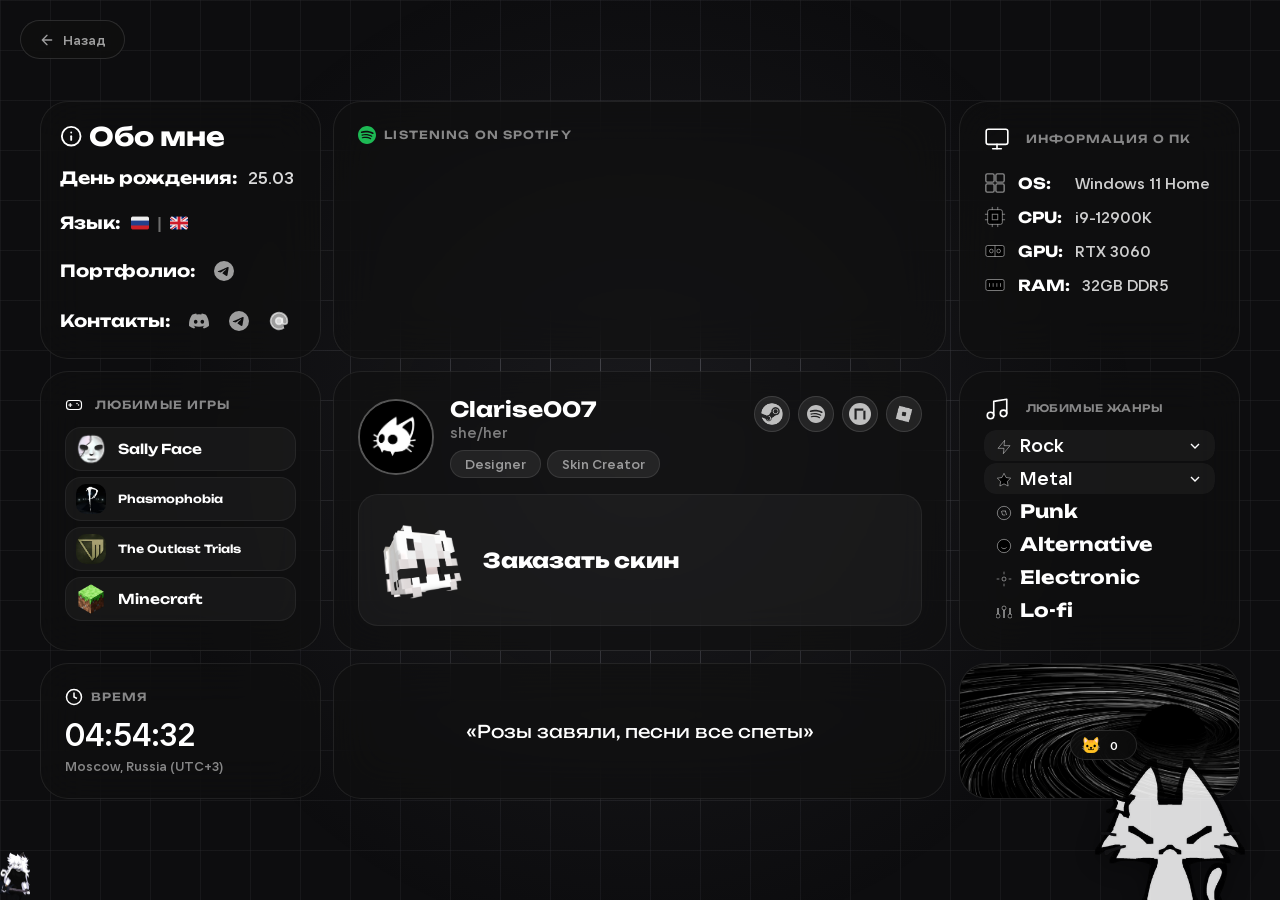
==== commit 4253067b: "v 1.0" ====
--- a/index.html
+++ b/index.html
@@ -102,7 +102,7 @@
 -webkit-backdrop-filter: blur(var(--glass-blur, 24px));
 border: 1px solid var(--border-color, rgba(255, 255, 255, 0.08));
 border-radius: var(--card-radius, 28px);
-padding: 2rem;
+padding: 1.5rem;
 position: relative;
 overflow: hidden;
 transition: all 0.6s cubic-bezier(0.23, 1, 0.32, 1);
@@ -143,7 +143,7 @@
 min-width: 45px;
 }
 .pc-title-icon, .genres-title-icon {
-width: 32px; height: 32px; stroke: #fff; stroke-width: 1.5;
+width: 26px; height: 26px; stroke: #fff; stroke-width: 1.5;
 fill: none; margin-right: 10px; vertical-align: middle; flex-shrink: 0;
 }
 .pc-icon {
@@ -152,15 +152,15 @@
 }
 .pc-icon svg { width: 100%; height: 100%; stroke: inherit; }
 /* === MUSIC GENRES === */
-.music-genres-list { display: flex; flex-direction: column; gap: 4px; justify-content: center; height: 100%; }
+.music-genres-list { display: flex; flex-direction: column; gap: 2px; justify-content: center; height: 100%; }
 .music-genre-item { border-radius: 12px; overflow: hidden; }
 .music-genre-header {
 display: flex; align-items: center; justify-content: space-between;
-padding: 10px 14px; cursor: pointer;
+padding: 4px 12px; cursor: pointer;
 background: rgba(255,255,255,0.04);
 transition: background 0.5s, border-radius 0.5s;
 font-family: 'Unbounded', sans-serif !important;
-font-weight: 700; font-size: 1.25rem; color: #fff;
+font-weight: 700; font-size: 1.15rem; color: #fff;
 border-radius: 12px;
 }
 .music-genre-item.active .music-genre-header { border-radius: 12px 12px 0 0; }
@@ -176,16 +176,16 @@
 .music-genre-sub-item { padding: 7px 14px 7px 28px; font-size: 1rem; color: rgba(255,255,255,0.6); }
 .music-genre-sub-item:hover { color: #fff; }
 .music-genre-single {
-padding: 10px 14px;
+padding: 4px 12px;
 font-family: 'Unbounded', sans-serif !important;
-font-weight: 700; font-size: 1.25rem; color: #fff;
+font-weight: 700; font-size: 1.15rem; color: #fff;
 }
 .music-genre-icon {
 width: 16px; height: 16px; stroke: rgba(255,255,255,0.45);
 stroke-width: 1.5; margin-right: 8px; flex-shrink: 0; vertical-align: middle;
 }
 .label.genres-title {
-margin-bottom: 20px !important; padding-bottom: 0 !important;
+margin-bottom: 8px !important; padding-bottom: 0 !important;
 font-size: 0.65rem !important; letter-spacing: 0.04em !important;
 text-transform: uppercase; line-height: 1.2; display: flex;
 align-items: center; gap: 6px;
@@ -193,91 +193,71 @@
 /* === PROFILE === */
 .profile-merged { display: flex; flex-direction: column; width: 100%; justify-content: center; height: 100%; }
 .profile-top { display: flex; justify-content: space-between; align-items: flex-start; }
-.profile-content { display: flex; align-items: center; gap: 20px; }
+.profile-content { display: flex; align-items: center; gap: 16px; }
 .profile-avatar {
-width: 110px; height: 110px; border-radius: 50%; object-fit: cover;
-border: 3px solid #555 !important; flex-shrink: 0;
+width: 76px; height: 76px; border-radius: 50%; object-fit: cover;
+border: 2.5px solid #555 !important; flex-shrink: 0;
 opacity: 0; transition: opacity 0.6s ease;
 }
 .profile-avatar.loaded { opacity: 1; }
-.profile-info { display: flex; flex-direction: column; gap: 4px; }
+.profile-info { display: flex; flex-direction: column; gap: 2px; }
 .profile-name {
 font-family: 'Unbounded', sans-serif !important;
-font-size: 1.5rem; font-weight: 700; color: #fff;
-}
-.profile-role { font-size: 1rem; color: rgba(255,255,255,0.45); }
-.profile-tags { display: flex; align-items: center; gap: 8px; margin-top: 8px; flex-wrap: nowrap; }
+font-size: 1.3rem; font-weight: 700; color: #fff;
+}
+.profile-role { font-size: 0.9rem; color: rgba(255,255,255,0.45); }
+.profile-tags { display: flex; align-items: center; gap: 6px; margin-top: 6px; flex-wrap: nowrap; }
 .profile-tag {
-background: rgba(255,255,255,0.07); padding: 6px 16px; border-radius: 100px;
-font-size: 0.9rem; color: rgba(255,255,255,0.55);
+background: rgba(255,255,255,0.07); padding: 5px 14px; border-radius: 100px;
+font-size: 0.82rem; color: rgba(255,255,255,0.55);
 border: 1px solid rgba(255,255,255,0.1);
 white-space: nowrap;
 }
-.profile-socials { display: flex; gap: 10px; flex-shrink: 0; }
+.profile-socials { display: flex; gap: 8px; flex-shrink: 0; }
 .social-icon {
-width: 40px; height: 40px; border-radius: 50%;
+width: 36px; height: 36px; border-radius: 50%;
 background: rgba(255,255,255,0.08); border: 1px solid rgba(255,255,255,0.12);
 display: flex; align-items: center; justify-content: center;
 text-decoration: none; transition: all 0.5s ease; overflow: hidden;
 }
 .social-icon:hover { background: rgba(255,255,255,0.15); transform: scale(1.1); transition: all 0.5s ease; }
-.social-icon svg { width: 20px; height: 20px; fill: rgba(255,255,255,0.7); }
+.social-icon svg { width: 18px; height: 18px; fill: rgba(255,255,255,0.7); }
 .social-icon img {
-width: 24px; height: 24px; object-fit: cover; border-radius: 50%;
+width: 22px; height: 22px; object-fit: cover; border-radius: 50%;
 opacity: 0; transition: opacity 0.6s ease;
 }
 .social-icon img.loaded { opacity: 1; }
-/* Project cards */
-.profile-projects { display: flex; flex-direction: column; gap: 12px; margin-top: 18px; flex: 1; }
-.project-row { display: flex; gap: 10px; }
-.project-card {
-flex: 1; display: flex; align-items: center; gap: 12px; padding: 16px;
-border-radius: 16px; background: rgba(255,255,255,0.04);
-border: 1px solid rgba(255,255,255,0.06); text-decoration: none;
-color: inherit; transition: all 0.3s cubic-bezier(0.23,1,0.32,1);
+/* Skin order card */
+.skin-order-card {
+display: flex; align-items: center; gap: 14px; margin-top: 16px;
+flex: 1; max-height: 150px;
+padding: 12px 16px; border-radius: 20px;
+background: rgba(255,255,255,0.04);
+border: 1px solid rgba(255,255,255,0.06);
+text-decoration: none; color: inherit;
+transition: all 0.3s cubic-bezier(0.23,1,0.32,1);
 overflow: hidden; min-width: 0;
 }
-.project-card:hover {
+.skin-order-card:hover {
 background: rgba(255,255,255,0.08); border-color: rgba(255,255,255,0.15);
 transform: translateY(-2px); box-shadow: 0 4px 20px rgba(0,0,0,0.3);
 }
-.project-img {
-width: 56px; height: 56px; border-radius: 12px; object-fit: cover;
-flex-shrink: 0; opacity: 0; transition: opacity 0.4s ease;
-}
-.project-img.loaded { opacity: 1; }
-.project-info { display: flex; flex-direction: column; gap: 2px; min-width: 0; }
-.project-name {
-font-family: 'Unbounded', sans-serif !important; font-size: 0.9rem;
-font-weight: 600; color: #fff; display: flex; align-items: center;
-gap: 4px; white-space: nowrap;
-}
-.project-name svg { width: 12px; height: 12px; flex-shrink: 0; }
-.project-desc { font-size: 0.8rem; color: rgba(255,255,255,0.4); }
-/* Claray card */
-.claray-card {
-flex: 1; display: flex; align-items: center; gap: 12px; padding: 16px;
-border-radius: 16px; background: rgba(255,255,255,0.04);
-border: 1px solid rgba(255,255,255,0.06); text-decoration: none;
-color: inherit; transition: all 0.3s cubic-bezier(0.23,1,0.32,1); cursor: pointer;
-}
-.claray-card:hover {
-background: rgba(255,255,255,0.08); border-color: rgba(255,255,255,0.15);
-transform: translateY(-2px); box-shadow: 0 4px 20px rgba(0,0,0,0.3);
-}
-.claray-socials { display: flex; gap: 8px; margin-left: auto; flex-shrink: 0; }
-.claray-social-btn {
-width: 48px; height: 48px; border-radius: 50%;
-background: rgba(255,255,255,0.06); border: 1px solid rgba(255,255,255,0.1);
-display: flex; align-items: center; justify-content: center;
-text-decoration: none; color: rgba(255,255,255,0.6); transition: all 0.5s ease;
-}
-.claray-social-btn:hover { background: rgba(255,255,255,0.15); transform: scale(1.1); color: #fff; }
-.claray-social-btn svg { width: 24px; height: 24px; fill: currentColor; }
+.skin-order-img {
+height: 100%; max-height: 92px; width: auto;
+object-fit: contain; flex-shrink: 0;
+opacity: 0; transition: opacity 0.4s ease, transform 0.4s ease;
+}
+.skin-order-img.loaded { opacity: 1; }
+.skin-order-card:hover .skin-order-img { transform: scale(1.06); }
+.skin-order-text {
+font-family: 'Unbounded', sans-serif !important;
+font-size: clamp(1.2rem, 1.6vw, 1.8rem); font-weight: 800; color: #fff;
+letter-spacing: -0.01em; white-space: nowrap;
+}
 /* === GAMES === */
-.games-list { display: flex; flex-direction: column; gap: 10px; justify-content: center; height: 100%; }
+.games-list { display: flex; flex-direction: column; gap: 6px; justify-content: center; height: 100%; }
 .game-item {
-display: flex; align-items: center; gap: 12px; padding: 12px 14px;
+display: flex; align-items: center; gap: 12px; padding: 6px 10px;
 border-radius: 16px; background: rgba(255,255,255,0.04);
 border: 1px solid rgba(255,255,255,0.06);
 transition: all 0.3s cubic-bezier(0.23,1,0.32,1);
@@ -288,7 +268,7 @@
 box-shadow: 0 0 20px rgba(255,255,255,0.08); transform: translateX(4px);
 }
 .game-icon {
-width: 40px; height: 40px; border-radius: 10px; object-fit: cover;
+width: 30px; height: 30px; border-radius: 10px; object-fit: cover;
 flex-shrink: 0; opacity: 0; transition: opacity 0.4s ease;
 }
 .game-icon.loaded { opacity: 1; }
@@ -450,6 +430,23 @@
 .cat-float-heart svg {
 width: 100%; height: 100%;
 }
+/* === SIDE ART === */
+.page-art {
+position: fixed;
+left: 0;
+bottom: 0;
+height: min(68vh, 600px);
+max-width: min(30vw, max(0px, calc((100vw - 1220px) / 2)));
+object-fit: contain;
+object-position: left bottom;
+z-index: -1;
+pointer-events: none;
+user-select: none;
+-webkit-user-select: none;
+opacity: 0;
+transition: opacity 1s ease;
+}
+.page-art.loaded { opacity: 1; }
 /* === RESPONSIVE === */
 @media (max-width: 768px) {
 .bento-container {
@@ -459,8 +456,8 @@
 .bento-container .bento-item { grid-column: auto !important; grid-row: auto !important; }
 .profile-top { flex-direction: column; gap: 16px; }
 .profile-socials { align-self: flex-start; }
-.project-row { flex-direction: column; }
-.claray-card { flex-wrap: wrap; }
+.skin-order-img { height: 64px; max-height: 64px; }
+.skin-order-text { font-size: 1.15rem; }
 .cat-counter-wrapper { right: 10px; }
 .cat-mascot { width: 140px; }
 }
@@ -471,8 +468,12 @@
 padding: 0 8px !important;
 }
 .bento-container .bento-item { grid-column: auto !important; grid-row: auto !important; }
-.profile-avatar { width: 80px; height: 80px; }
-.profile-name { font-size: 1.1rem; }
+.profile-avatar { width: 64px; height: 64px; }
+.profile-name { font-size: 1.05rem; }
+.profile-tags { flex-wrap: wrap; }
+.skin-order-card { padding: 12px 14px; gap: 12px; }
+.skin-order-img { width: 44px; height: 44px; }
+.skin-order-text { font-size: 1rem; }
 .cat-counter-wrapper { right: 5px; }
 .cat-mascot { width: 100px; }
 .cat-counter-badge { font-size: 0.65rem; padding: 4px 10px 4px 8px; top: 4px; left: -4px; }
@@ -651,6 +652,7 @@
 <div class="mesh-gradient"></div>
 <div class="noise"></div>
 <div class="grid-background"></div>
+<img class="page-art" src="./Art.png" alt="Art" />
 <div class="bento-container">
 <!-- 0: About Me -->
 <div class="bento-item" style="grid-column: 1; grid-row: 1; padding: 1.2rem; overflow: visible; z-index: 50; position: relative;">
@@ -725,7 +727,7 @@
 </div>
 </div>
 <!-- 4: Profile -->
-<div class="bento-item" style="grid-column: 2 / 4; grid-row: 2 / 3; overflow: visible; display: flex; align-items: center;">
+<div class="bento-item" style="grid-column: 2 / 4; grid-row: 2 / 3; overflow: visible; display: flex; align-items: center; padding: 1.5rem;">
 <div class="profile-merged">
 <div class="profile-top">
 <div class="profile-content">
@@ -746,35 +748,10 @@
 <a class="social-icon" href="https://www.roblox.com/users/3092633080/profile" target="_blank" title="Roblox"><img src="./Roblox.png" alt="Roblox" /></a>
 </div>
 </div>
-<div class="profile-projects">
-<div class="project-row">
-<a class="project-card" href="https://playerok.com/profile/RcPattern/products" target="_blank">
-<img class="project-img" src="./Avatar Rc-Pattern.png" alt="Rc-Pattern" />
-<div class="project-info">
-<span class="project-name">Rc-Pattern <svg viewBox="0 0 24 24" width="12" height="12" fill="none" stroke="currentColor" stroke-width="2"><path d="M18 13v6a2 2 0 01-2 2H5a2 2 0 01-2-2V8a2 2 0 012-2h6"/><polyline points="15 3 21 3 21 9"/><line x1="10" y1="14" x2="21" y2="3"/></svg></span>
-<span class="project-desc">Стиль, который заметят все</span>
-</div>
+<a class="skin-order-card" href="https://playerok.com/profile/Clarise007/products" target="_blank" rel="noopener noreferrer">
+<img class="skin-order-img" src="./Skin.png" alt="Skin" />
+<span class="skin-order-text">Заказать скин</span>
 </a>
-<a class="project-card" href="https://playerok.com/profile/Disk0rd/products" target="_blank">
-<img class="project-img" src="./Avatar Diskord.png" alt="Diskord" />
-<div class="project-info">
-<span class="project-name">Diskord <svg viewBox="0 0 24 24" width="12" height="12" fill="none" stroke="currentColor" stroke-width="2"><path d="M18 13v6a2 2 0 01-2 2H5a2 2 0 01-2-2V8a2 2 0 012-2h6"/><polyline points="15 3 21 3 21 9"/><line x1="10" y1="14" x2="21" y2="3"/></svg></span>
-<span class="project-desc">Всё для Discord в одном месте</span>
-</div>
-</a>
-</div>
-<a class="claray-card" href="https://claray2.github.io/" target="_blank">
-<img class="project-img" src="./Claray.png" alt="Claray" />
-<div class="project-info">
-<span class="project-name">Claray <svg viewBox="0 0 24 24" width="12" height="12" fill="none" stroke="currentColor" stroke-width="2"><path d="M18 13v6a2 2 0 01-2 2H5a2 2 0 01-2-2V8a2 2 0 012-2h6"/><polyline points="15 3 21 3 21 9"/><line x1="10" y1="14" x2="21" y2="3"/></svg></span>
-<span class="project-desc">Два человека. Одна общая цель</span>
-</div>
-<div class="claray-socials">
-<span class="claray-social-btn" onclick="event.preventDefault();event.stopPropagation();window.open('https://discord.gg/DrugCtPr3g','_blank')" title="Discord"><svg viewBox="0 0 24 24" width="24" height="24"><path d="M20.317 4.37a19.791 19.791 0 00-4.885-1.515.074.074 0 00-.079.037c-.21.375-.444.864-.608 1.25a18.27 18.27 0 00-5.487 0 12.64 12.64 0 00-.617-1.25.077.077 0 00-.079-.037A19.736 19.736 0 003.677 4.37a.07.07 0 00-.032.027C.533 9.046-.32 13.58.099 18.057a.082.082 0 00.031.057 19.9 19.9 0 005.993 3.03.078.078 0 00.084-.028c.462-.63.874-1.295 1.226-1.994a.076.076 0 00-.041-.106 13.107 13.107 0 01-1.872-.892.077.077 0 01-.008-.128 10.2 10.2 0 00.372-.292.074.074 0 01.077-.01c3.928 1.793 8.18 1.793 12.062 0a.074.074 0 01.078.01c.12.098.246.198.373.292a.077.077 0 01-.006.127 12.299 12.299 0 01-1.873.892.077.077 0 00-.041.107c.36.698.772 1.362 1.225 1.993a.076.076 0 00.084.028 19.839 19.839 0 006.002-3.03.077.077 0 00.032-.054c.5-5.177-.838-9.674-3.549-13.66a.061.061 0 00-.031-.03zM8.02 15.33c-1.183 0-2.157-1.085-2.157-2.419 0-1.333.956-2.419 2.157-2.419 1.21 0 2.176 1.096 2.157 2.42 0 1.333-.956 2.418-2.157 2.418zm7.975 0c-1.183 0-2.157-1.085-2.157-2.419 0-1.333.955-2.419 2.157-2.419 1.21 0 2.176 1.096 2.157 2.42 0 1.333-.946 2.418-2.157 2.418z" fill="currentColor"/></svg></span>
-<span class="claray-social-btn" onclick="event.preventDefault();event.stopPropagation();window.open('https://t.me/Claray_Disign?direct','_blank')" title="Telegram"><svg viewBox="0 0 24 24" width="24" height="24"><path d="M11.944 0A12 12 0 000 12a12 12 0 0012 12 12 12 0 0012-12A12 12 0 0012 0h-.056zm4.962 7.224c.1-.002.321.023.465.14a.506.506 0 01.171.325c.016.093.036.306.02.472-.18 1.898-.962 6.502-1.36 8.627-.168.9-.499 1.201-.82 1.23-.696.065-1.225-.46-1.9-.902-1.056-.693-1.653-1.124-2.678-1.8-1.185-.78-.417-1.21.258-1.91.177-.184 3.247-2.977 3.307-3.23.007-.032.014-.15-.056-.212s-.174-.041-.249-.024c-.106.024-1.793 1.14-5.061 3.345-.479.33-.913.49-1.302.48-.428-.008-1.252-.241-1.865-.44-.752-.245-1.349-.374-1.297-.789.027-.216.325-.437.893-.663 3.498-1.524 5.83-2.529 6.998-3.014 3.332-1.386 4.025-1.627 4.476-1.635z" fill="currentColor"/></svg></span>
-</div>
-</a>
-</div>
 </div>
 </div>
 <!-- 5: Music Genres -->
--- a/assets/index-xhlOusTB.css
+++ b/assets/index-xhlOusTB.css
@@ -1,2 +1,2 @@
 
-:root{--bg-color: #050505;--card-bg: rgba(15, 15, 15, .6);--border-color: rgba(255, 255, 255, .08);--text-primary: #ffffff;--text-secondary: rgba(255, 255, 255, .6);--accent-color: #0070ff;--spotify-green: #1DB954;--glass-blur: 24px;--card-radius: 28px;--transition: all .5s cubic-bezier(.23, 1, .32, 1)}*{margin:0;padding:0;box-sizing:border-box}body{background-color:var(--bg-color);color:var(--text-primary);font-family:Outfit,sans-serif;min-height:100vh;display:flex;align-items:center;justify-content:center;overflow-x:hidden}#root{width:100%;display:flex;justify-content:center;padding:2rem}.mesh-gradient{position:fixed;top:0;left:0;width:100%;height:100%;z-index:-2;background:radial-gradient(circle at 10% 20%,rgba(0,112,255,.15) 0%,transparent 40%),radial-gradient(circle at 90% 80%,rgba(0,210,255,.15) 0%,transparent 40%),radial-gradient(circle at 50% 50%,rgba(0,123,255,.05) 0%,transparent 50%);filter:blur(80px)}.noise{position:fixed;top:0;left:0;width:100%;height:100%;z-index:-1;opacity:.02;pointer-events:none;background-image:url("data:image/svg+xml,%3Csvg viewBox='0 0 200 200' xmlns='http://www.w3.org/2000/svg'%3E%3Cfilter id='noiseFilter'%3E%3CfeTurbulence type='fractalNoise' baseFrequency='0.65' numOctaves='3' stitchTiles='stitch'/%3E%3C/filter%3E%3Crect width='100%25' height='100%25' filter='url(%23noiseFilter)'/%3E%3C/svg%3E")}.bento-container{display:grid;grid-template-columns:repeat(4,1fr);grid-auto-rows:minmax(160px,auto);gap:1.5rem;max-width:1200px;width:100%}.bento-item{background:var(--card-bg);-webkit-backdrop-filter:blur(var(--glass-blur));backdrop-filter:blur(var(--glass-blur));border:1px solid var(--border-color);border-radius:var(--card-radius);padding:2rem;position:relative;overflow:hidden;transition:var(--transition);cursor:default}.bento-item:hover{border-color:#ffffff26;background:#141414b3}.card-header{display:flex;align-items:center;gap:.8rem;margin-bottom:1rem}.label{font-size:.75rem;text-transform:uppercase;letter-spacing:.15em;color:var(--text-secondary);font-weight:600}@keyframes visualize{0%,to{height:20%}50%{height:100%}}.bar{width:4px;background:var(--spotify-green);border-radius:2px;animation:visualize 1s ease-in-out infinite}.tag{background:#ffffff0d;padding:.4rem 1rem;border-radius:100px;font-size:.85rem;color:var(--text-secondary);border:1px solid var(--border-color);transition:var(--transition)}.tag:hover{background:#ffffff1a;border-color:#fff3}.pulse{animation:pulse-ring 2s infinite}@keyframes pulse-ring{0%{transform:scale(1);opacity:.3}50%{transform:scale(1.05);opacity:.1}to{transform:scale(1);opacity:.3}}.social-link:hover{background:var(--accent-color)!important;transform:scale(1.1);border-color:transparent!important}.grid-background{position:fixed;top:0;left:0;width:100%;height:100%;z-index:-1;background-image:linear-gradient(rgba(0,112,255,.1) 1px,transparent 1px),linear-gradient(90deg,rgba(0,112,255,.1) 1px,transparent 1px);background-size:50px 50px;pointer-events:none}.grid-background:after{content:"";position:absolute;top:0;right:0;bottom:0;left:0;background-image:linear-gradient(rgba(0,112,255,.4) 1.5px,transparent 1.5px),linear-gradient(90deg,rgba(0,112,255,.4) 1.5px,transparent 1.5px);background-size:50px 50px;mask-image:radial-gradient(circle 250px at var(--mouse-x) var(--mouse-y),black,transparent);-webkit-mask-image:radial-gradient(circle 250px at var(--mouse-x) var(--mouse-y),black,transparent)}.grid-background:before{content:"";position:absolute;top:0;right:0;bottom:0;left:0;background:radial-gradient(circle 400px at var(--mouse-x) var(--mouse-y),rgba(0,112,255,.08),transparent)}@media (max-width: 1024px){.bento-container{grid-template-columns:repeat(2,1fr)}}@media (max-width: 600px){#root{padding:1rem}.bento-container{grid-template-columns:1fr;gap:1rem}}+:root{--bg-color: #050505;--card-bg: rgba(15, 15, 15, .6);--border-color: rgba(255, 255, 255, .08);--text-primary: #ffffff;--text-secondary: rgba(255, 255, 255, .6);--accent-color: #0070ff;--spotify-green: #1DB954;--glass-blur: 24px;--card-radius: 28px;--transition: all .5s cubic-bezier(.23, 1, .32, 1)}*{margin:0;padding:0;box-sizing:border-box}body{background-color:var(--bg-color);color:var(--text-primary);font-family:Outfit,sans-serif;min-height:100vh;display:flex;align-items:center;justify-content:center;overflow-x:hidden}#root{width:100%;display:flex;justify-content:center;padding:2rem}.mesh-gradient{position:fixed;top:0;left:0;width:100%;height:100%;z-index:-2;background:radial-gradient(circle at 10% 20%,rgba(0,112,255,.15) 0%,transparent 40%),radial-gradient(circle at 90% 80%,rgba(0,210,255,.15) 0%,transparent 40%),radial-gradient(circle at 50% 50%,rgba(0,123,255,.05) 0%,transparent 50%);filter:blur(80px)}.noise{position:fixed;top:0;left:0;width:100%;height:100%;z-index:-1;opacity:.02;pointer-events:none;background-image:url("data:image/svg+xml,%3Csvg viewBox='0 0 200 200' xmlns='http://www.w3.org/2000/svg'%3E%3Cfilter id='noiseFilter'%3E%3CfeTurbulence type='fractalNoise' baseFrequency='0.65' numOctaves='3' stitchTiles='stitch'/%3E%3C/filter%3E%3Crect width='100%25' height='100%25' filter='url(%23noiseFilter)'/%3E%3C/svg%3E")}.bento-container{display:grid;grid-template-columns:repeat(4,1fr);grid-auto-rows:minmax(160px,auto);gap:1.5rem;max-width:1200px;width:100%}.bento-item{background:var(--card-bg);-webkit-backdrop-filter:blur(var(--glass-blur));backdrop-filter:blur(var(--glass-blur));border:1px solid var(--border-color);border-radius:var(--card-radius);padding:2rem;position:relative;overflow:hidden;transition:var(--transition);cursor:default}.bento-item:hover{border-color:#ffffff26;background:#141414b3}.card-header{display:flex;align-items:center;gap:.8rem;margin-bottom:1rem}.label{font-size:.75rem;text-transform:uppercase;letter-spacing:.15em;color:var(--text-secondary);font-weight:600}@keyframes visualize{0%,to{height:20%}50%{height:100%}}.bar{width:4px;background:var(--spotify-green);border-radius:2px;animation:visualize 1s ease-in-out infinite}.tag{background:#ffffff0d;padding:.4rem 1rem;border-radius:100px;font-size:.85rem;color:var(--text-secondary);border:1px solid var(--border-color);transition:var(--transition)}.tag:hover{background:#ffffff1a;border-color:#fff3}.pulse{animation:pulse-ring 2s infinite}@keyframes pulse-ring{0%{transform:scale(1);opacity:.3}50%{transform:scale(1.05);opacity:.1}to{transform:scale(1);opacity:.3}}.social-link:hover{background:var(--accent-color)!important;transform:scale(1.1);border-color:transparent!important}.grid-background{position:fixed;top:0;left:0;width:100%;height:100%;z-index:-1;background-image:linear-gradient(rgba(0,112,255,.1) 1px,transparent 1px),linear-gradient(90deg,rgba(0,112,255,.1) 1px,transparent 1px);background-size:50px 50px;pointer-events:none}.grid-background:after{content:"";position:absolute;top:0;right:0;bottom:0;left:0;background-image:linear-gradient(rgba(0,112,255,.4) 1.5px,transparent 1.5px),linear-gradient(90deg,rgba(0,112,255,.4) 1.5px,transparent 1.5px);background-size:50px 50px;mask-image:radial-gradient(circle 250px at var(--mouse-x) var(--mouse-y),black,transparent);-webkit-mask-image:radial-gradient(circle 250px at var(--mouse-x) var(--mouse-y),black,transparent)}.grid-background:before{content:"";position:absolute;top:0;right:0;bottom:0;left:0;background:radial-gradient(circle 400px at var(--mouse-x) var(--mouse-y),rgba(0,112,255,.08),transparent)}@media (max-width: 1024px){.bento-container{grid-template-columns:repeat(2,1fr)}}@media (max-width: 600px){#root{padding:1rem}.bento-container{grid-template-columns:1fr;gap:1rem}}
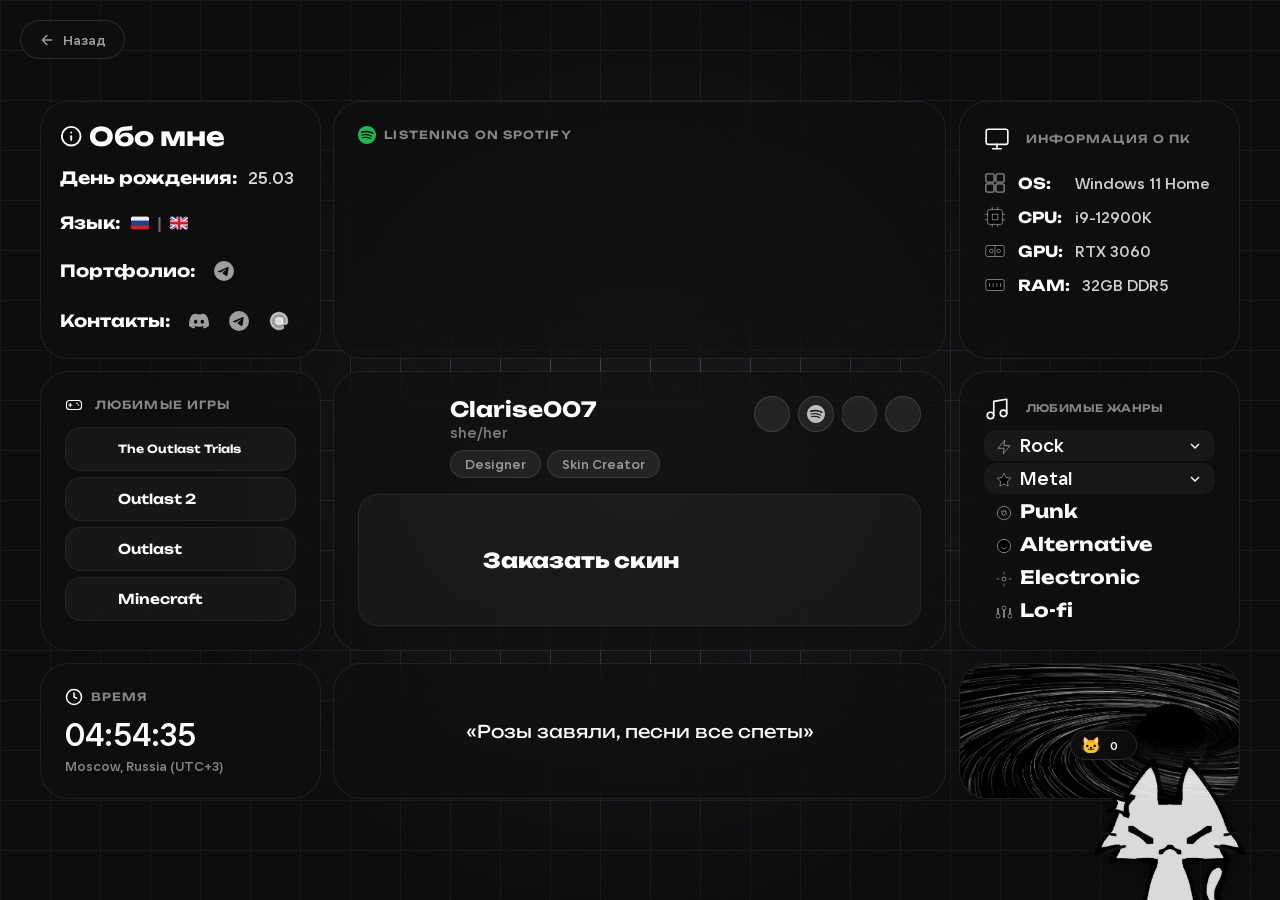
==== commit 3e71508b: "v1.0.html" ====
--- a/index.html
+++ b/index.html
@@ -521,9 +521,9 @@
 const SPOTIFY_SVG = '<svg viewBox="0 0 24 24"><path d="M12 0C5.4 0 0 5.4 0 12s5.4 12 12 12 12-5.4 12-12S18.66 0 12 0zm5.521 17.34c-.24.359-.66.48-1.021.24-2.82-1.74-6.36-2.101-10.561-1.141-.418.122-.779-.179-.899-.539-.12-.421.18-.78.54-.9 4.56-1.021 8.52-.6 11.64 1.32.42.18.479.659.301 1.02zm1.44-3.3c-.301.42-.841.6-1.262.3-3.239-1.98-8.159-2.58-11.939-1.38-.479.12-1.02-.12-1.14-.6-.12-.48.12-1.021.6-1.141C9.6 9.9 15 10.561 18.72 12.84c.361.181.54.78.241 1.2zm.12-3.36C15.24 8.4 8.82 8.16 5.16 9.301c-.6.179-1.2-.181-1.38-.721-.18-.601.18-1.2.72-1.381 4.26-1.26 11.28-1.02 15.721 1.621.539.3.719 1.02.419 1.56-.299.421-1.02.599-1.559.3z"/></svg>';
 const EMAIL_SVG = '<svg viewBox="0 0 24 24" fill="none" stroke="currentColor" stroke-width="2" stroke-linecap="round" stroke-linejoin="round"><circle cx="12" cy="12" r="4"/><path d="M16 8v5a3 3 0 006 0v-1a10 10 0 10-3.92 7.94"/></svg>';
 const GAMES = [
-{ name: 'Sally Face', img: './Sally%20Face.png', url: 'https://store.steampowered.com/app/541570/Sally_Face__Episode_One/' },
-{ name: 'Phasmophobia', img: './Phasmophobia.png', url: 'https://store.steampowered.com/app/739630/Phasmophobia/', small: true },
 { name: 'The Outlast Trials', img: './The%20Outlast%20Trials.png', url: 'https://store.steampowered.com/app/1304930/The_Outlast_Trials/', small: true },
+{ name: 'Outlast 2', img: './Outlast%202.png', url: 'https://store.steampowered.com/app/414700/Outlast_2/' },
+{ name: 'Outlast', img: './Outlast.png', url: 'https://store.steampowered.com/app/238320/Outlast/' },
 { name: 'Minecraft', img: './Minecraft.png', url: 'https://www.minecraft.net/ru-ru/store/minecraft-deluxe-collection-pc' },
 ];
 /* === LOCAL TIME === */
@@ -704,19 +704,19 @@
 <span class="label">Любимые игры</span>
 </div>
 <div class="games-list">
-<a class="game-item" href="https://store.steampowered.com/app/541570/Sally_Face__Episode_One/" target="_blank">
-<img class="game-icon" src="./Sally%20Face.png" alt="Sally Face" />
-<span class="game-title">Sally Face</span>
-<span class="game-link-icon"><svg class="external-link-svg" viewBox="0 0 24 24" fill="none" stroke="currentColor" stroke-width="2"><path d="M18 13v6a2 2 0 01-2 2H5a2 2 0 01-2-2V8a2 2 0 012-2h6"/><polyline points="15 3 21 3 21 9"/><line x1="10" y1="14" x2="21" y2="3"/></svg></span>
-</a>
-<a class="game-item" href="https://store.steampowered.com/app/739630/Phasmophobia/" target="_blank">
-<img class="game-icon" src="./Phasmophobia.png" alt="Phasmophobia" />
-<span class="game-title" style="font-size:0.7rem;">Phasmophobia</span>
-<span class="game-link-icon"><svg class="external-link-svg" viewBox="0 0 24 24" fill="none" stroke="currentColor" stroke-width="2"><path d="M18 13v6a2 2 0 01-2 2H5a2 2 0 01-2-2V8a2 2 0 012-2h6"/><polyline points="15 3 21 3 21 9"/><line x1="10" y1="14" x2="21" y2="3"/></svg></span>
-</a>
 <a class="game-item" href="https://store.steampowered.com/app/1304930/The_Outlast_Trials/" target="_blank">
 <img class="game-icon" src="./The%20Outlast%20Trials.png" alt="The Outlast Trials" />
 <span class="game-title" style="font-size:0.7rem;">The Outlast Trials</span>
+<span class="game-link-icon"><svg class="external-link-svg" viewBox="0 0 24 24" fill="none" stroke="currentColor" stroke-width="2"><path d="M18 13v6a2 2 0 01-2 2H5a2 2 0 01-2-2V8a2 2 0 012-2h6"/><polyline points="15 3 21 3 21 9"/><line x1="10" y1="14" x2="21" y2="3"/></svg></span>
+</a>
+<a class="game-item" href="https://store.steampowered.com/app/414700/Outlast_2/" target="_blank">
+<img class="game-icon" src="./Outlast%202.png" alt="Outlast 2" />
+<span class="game-title">Outlast 2</span>
+<span class="game-link-icon"><svg class="external-link-svg" viewBox="0 0 24 24" fill="none" stroke="currentColor" stroke-width="2"><path d="M18 13v6a2 2 0 01-2 2H5a2 2 0 01-2-2V8a2 2 0 012-2h6"/><polyline points="15 3 21 3 21 9"/><line x1="10" y1="14" x2="21" y2="3"/></svg></span>
+</a>
+<a class="game-item" href="https://store.steampowered.com/app/238320/Outlast/" target="_blank">
+<img class="game-icon" src="./Outlast.png" alt="Outlast" />
+<span class="game-title">Outlast</span>
 <span class="game-link-icon"><svg class="external-link-svg" viewBox="0 0 24 24" fill="none" stroke="currentColor" stroke-width="2"><path d="M18 13v6a2 2 0 01-2 2H5a2 2 0 01-2-2V8a2 2 0 012-2h6"/><polyline points="15 3 21 3 21 9"/><line x1="10" y1="14" x2="21" y2="3"/></svg></span>
 </a>
 <a class="game-item" href="https://www.minecraft.net/ru-ru/store/minecraft-deluxe-collection-pc" target="_blank">
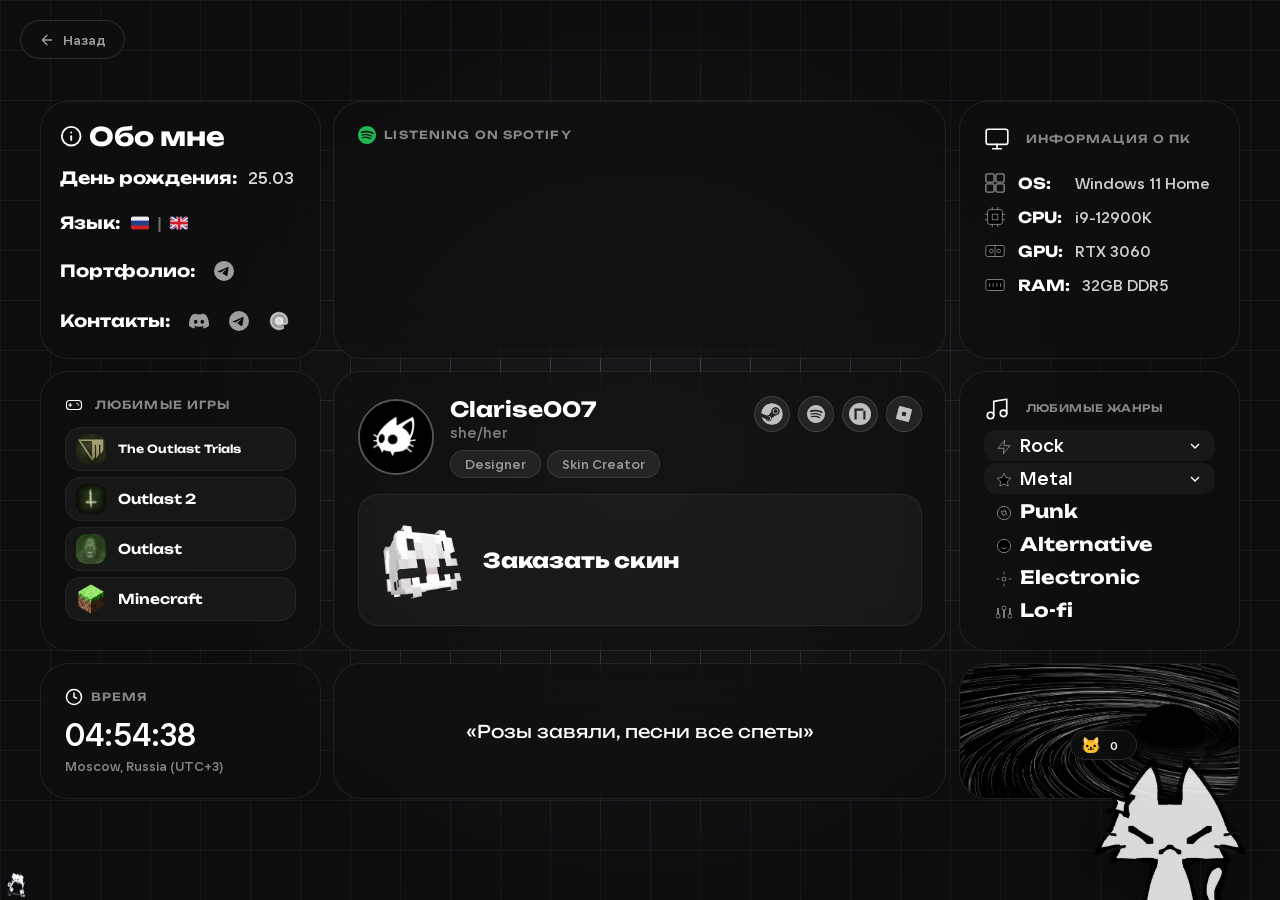
==== commit 2308405a: "v1.0.html" ====
--- a/index.html
+++ b/index.html
@@ -652,7 +652,7 @@
 <div class="mesh-gradient"></div>
 <div class="noise"></div>
 <div class="grid-background"></div>
-<img class="page-art" src="./Art.png" alt="Art" />
+<img class="page-art" src="./1Art.png" alt="Art" />
 <div class="bento-container">
 <!-- 0: About Me -->
 <div class="bento-item" style="grid-column: 1; grid-row: 1; padding: 1.2rem; overflow: visible; z-index: 50; position: relative;">
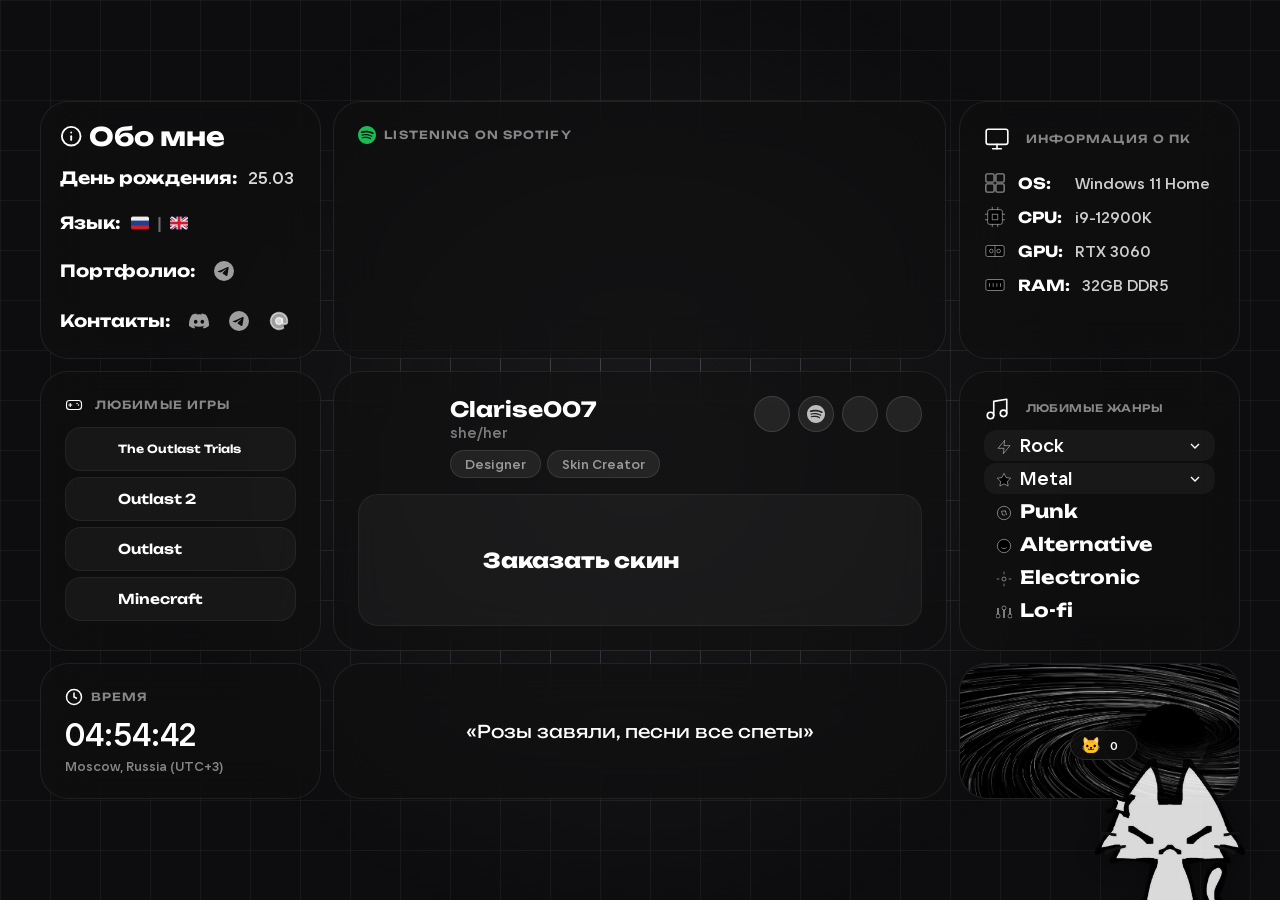
==== commit f0af2e74: "Update index.html" ====
--- a/index.html
+++ b/index.html
@@ -477,39 +477,6 @@
 .cat-counter-wrapper { right: 5px; }
 .cat-mascot { width: 100px; }
 .cat-counter-badge { font-size: 0.65rem; padding: 4px 10px 4px 8px; top: 4px; left: -4px; }
-}
-/* === BACK BUTTON === */
-.back-btn {
-  position: fixed;
-  top: 20px;
-  left: 20px;
-  z-index: 1000;
-  display: flex;
-  align-items: center;
-  gap: 8px;
-  padding: 10px 18px;
-  background: rgba(15, 15, 15, 0.75);
-  backdrop-filter: blur(12px);
-  -webkit-backdrop-filter: blur(12px);
-  border: 1px solid rgba(255, 255, 255, 0.12);
-  border-radius: 100px;
-  text-decoration: none;
-  color: rgba(255, 255, 255, 0.6);
-  font-family: 'VkSans', sans-serif;
-  font-size: 0.85rem;
-  transition: all 0.4s ease;
-}
-.back-btn:hover {
-  background: rgba(30, 30, 35, 0.85);
-  border-color: rgba(255, 255, 255, 0.2);
-  color: #fff;
-  transform: translateX(-4px);
-}
-.back-btn svg {
-  width: 16px;
-  height: 16px;
-  stroke: currentColor;
-  fill: none;
 }
 </style>
 <script>
@@ -643,16 +610,10 @@
 </script>
 </head>
 <body>
-<a href="./selection.html" class="back-btn">
-  <svg viewBox="0 0 24 24" stroke-width="2" stroke-linecap="round" stroke-linejoin="round">
-    <path d="M19 12H5M12 19l-7-7 7-7"/>
-  </svg>
-  Назад
-</a>
 <div class="mesh-gradient"></div>
 <div class="noise"></div>
 <div class="grid-background"></div>
-<img class="page-art" src="./1Art.png" alt="Art" />
+<img class="page-art" src="./1Art.png" alt="ss" />
 <div class="bento-container">
 <!-- 0: About Me -->
 <div class="bento-item" style="grid-column: 1; grid-row: 1; padding: 1.2rem; overflow: visible; z-index: 50; position: relative;">
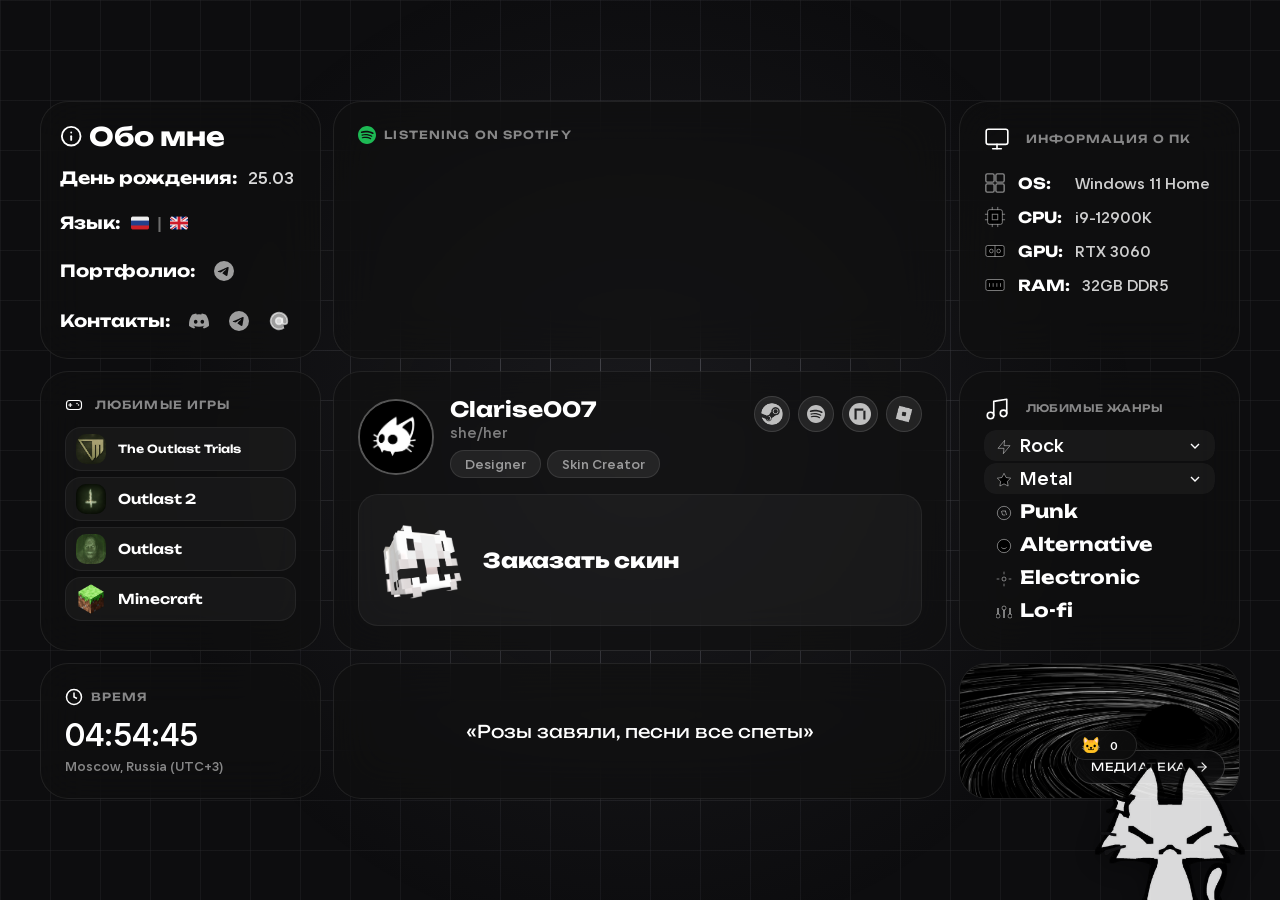
==== commit d1e15998: "v 1.0" ====
--- a/index.html
+++ b/index.html
@@ -447,6 +447,54 @@
 transition: opacity 1s ease;
 }
 .page-art.loaded { opacity: 1; }
+/* === BLACK HOLE -> VIEW === */
+.black-hole-link {
+display: block;
+position: relative;
+width: 100%;
+height: 100%;
+text-decoration: none;
+}
+.black-hole-link img {
+width: 100%;
+height: 100%;
+object-fit: cover;
+display: block;
+transition: transform 0.7s cubic-bezier(0.23, 1, 0.32, 1);
+}
+.black-hole-link:hover img { transform: scale(1.05); }
+.black-hole-btn {
+position: absolute;
+right: 14px;
+bottom: 14px;
+display: inline-flex;
+align-items: center;
+gap: 8px;
+padding: 9px 15px;
+border-radius: 100px;
+background: rgba(10, 10, 12, 0.7);
+backdrop-filter: blur(12px);
+-webkit-backdrop-filter: blur(12px);
+border: 1px solid rgba(255, 255, 255, 0.18);
+color: #fff;
+font-family: 'Unbounded', sans-serif !important;
+font-size: 0.7rem;
+letter-spacing: 0.06em;
+text-transform: uppercase;
+white-space: nowrap;
+transition: all 0.4s cubic-bezier(0.23, 1, 0.32, 1);
+}
+.black-hole-btn svg {
+width: 14px; height: 14px;
+stroke: currentColor; fill: none;
+stroke-width: 2; stroke-linecap: round; stroke-linejoin: round;
+}
+.black-hole-link:hover .black-hole-btn {
+background: #fff;
+color: #0d0d0f;
+border-color: #fff;
+transform: translateX(2px);
+}
 /* === RESPONSIVE === */
 @media (max-width: 768px) {
 .bento-container {
@@ -764,7 +812,10 @@
 </div>
 <!-- 8: Image -->
 <div class="bento-item" style="grid-column: 4; grid-row: 3; padding: 0; overflow: hidden;">
-<img src="./Black Hole.png" alt="Black Hole" style="width: 100%; height: 100%; object-fit: cover; border-radius: var(--card-radius);" />
+<a class="black-hole-link" href="./view.html" aria-label="Открыть медиатеку">
+<img src="./Black Hole.png" alt="Black Hole" />
+<span class="black-hole-btn">Медиатека<svg viewBox="0 0 24 24"><line x1="5" y1="12" x2="19" y2="12"/><polyline points="12 5 19 12 12 19"/></svg></span>
+</a>
 </div>
 </div>
 <div class="cat-counter-wrapper" id="catCounter">
